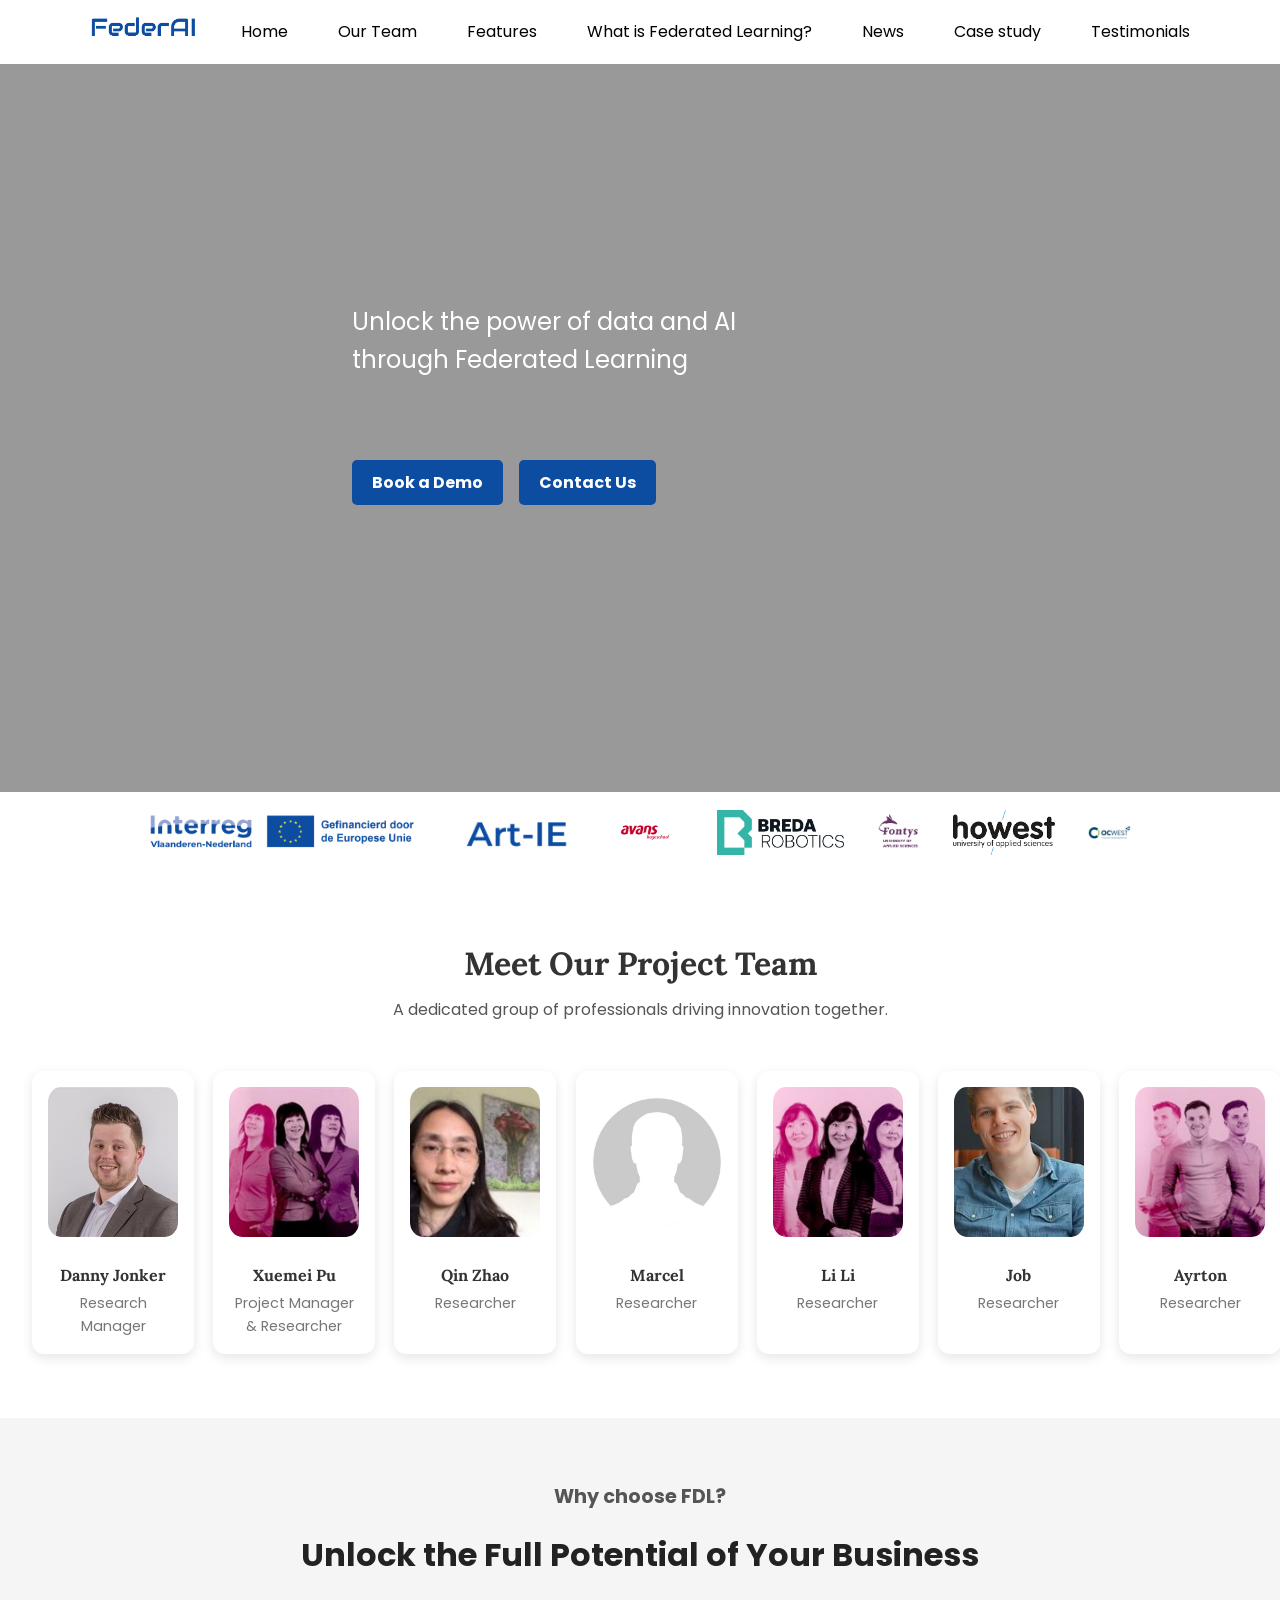
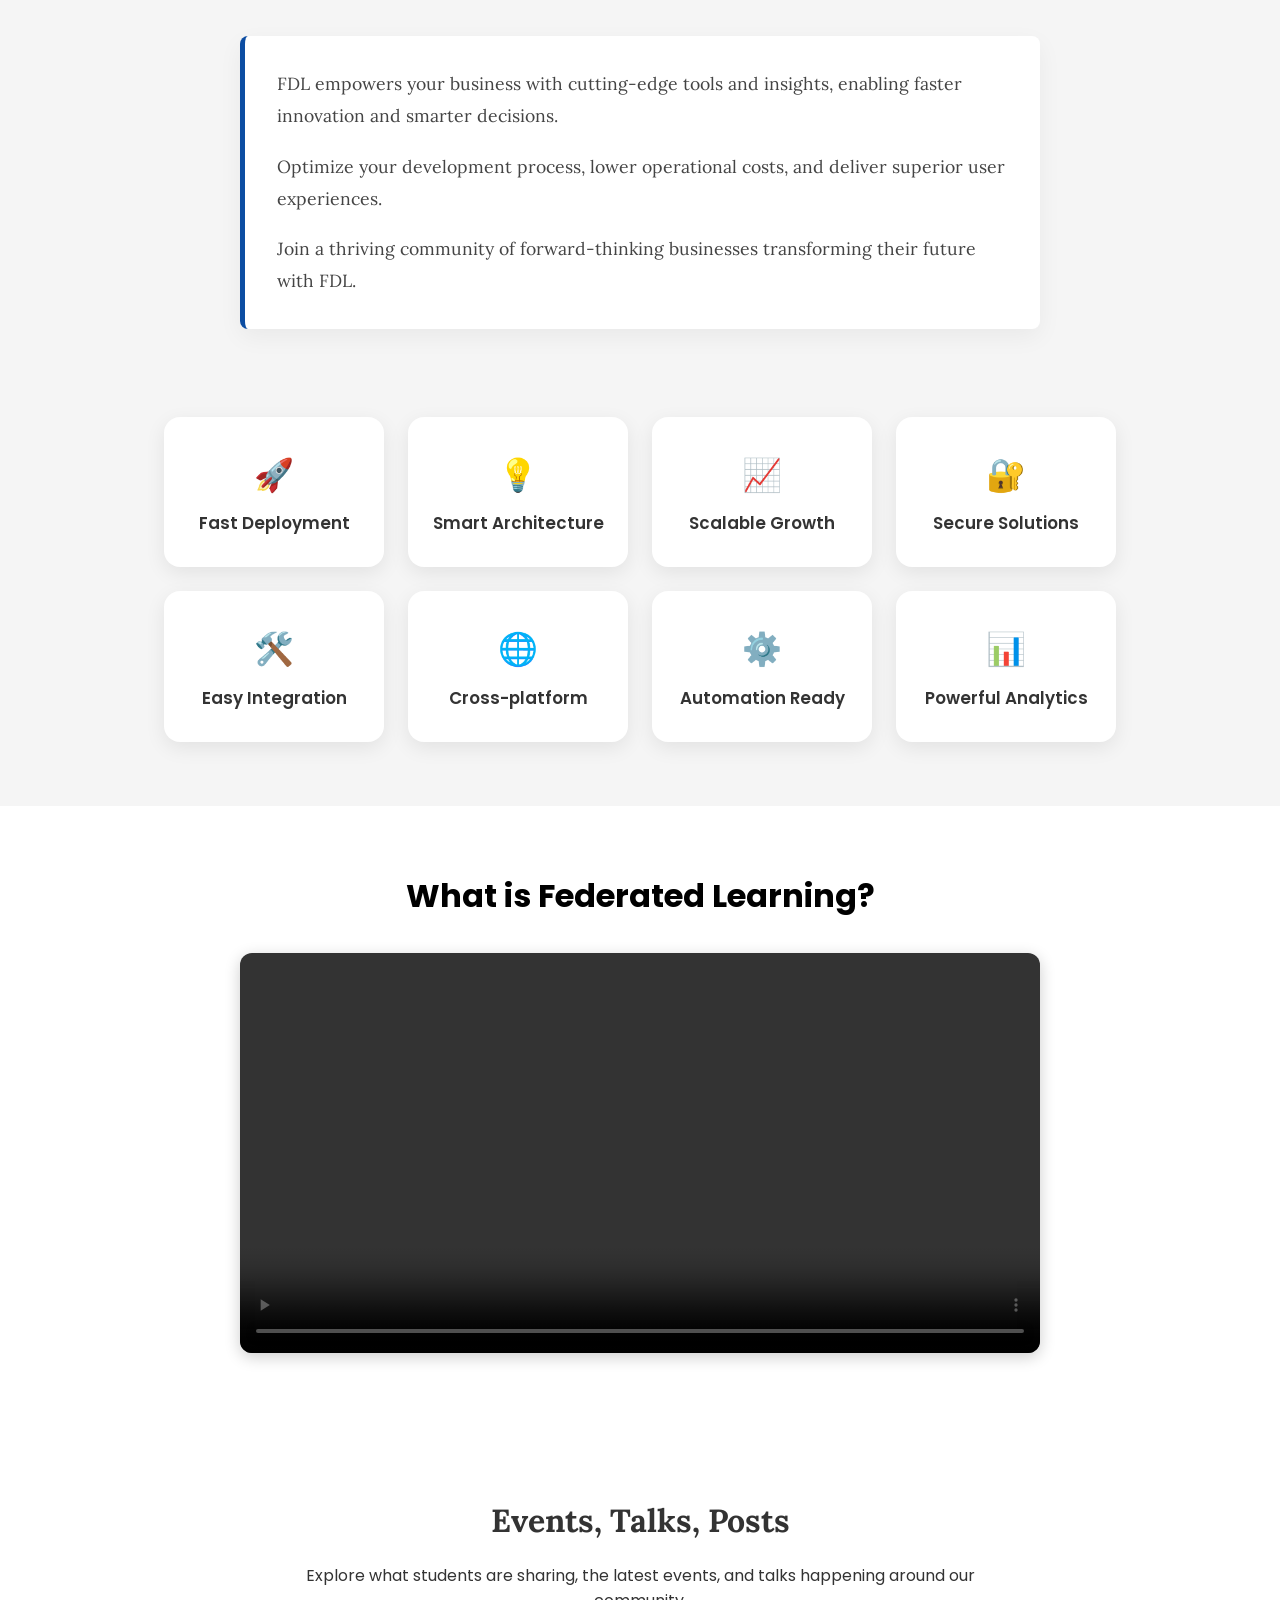
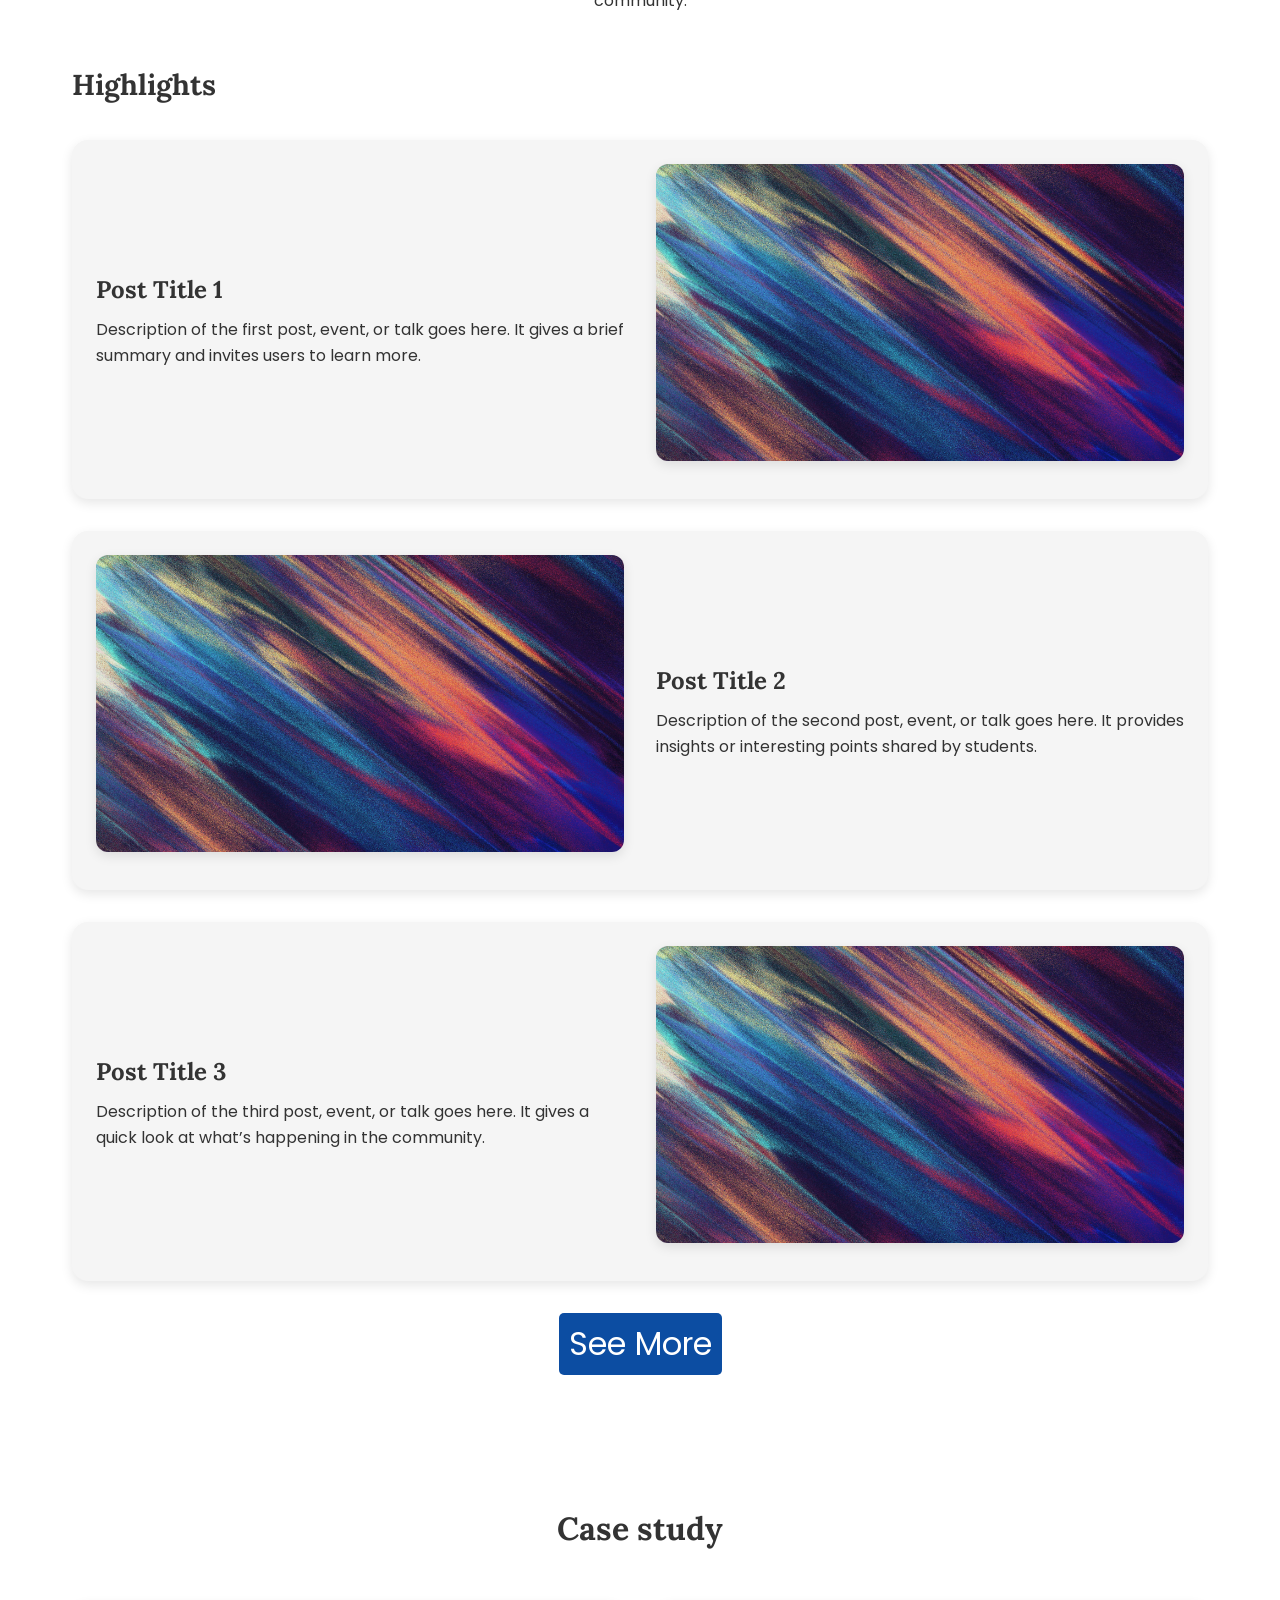
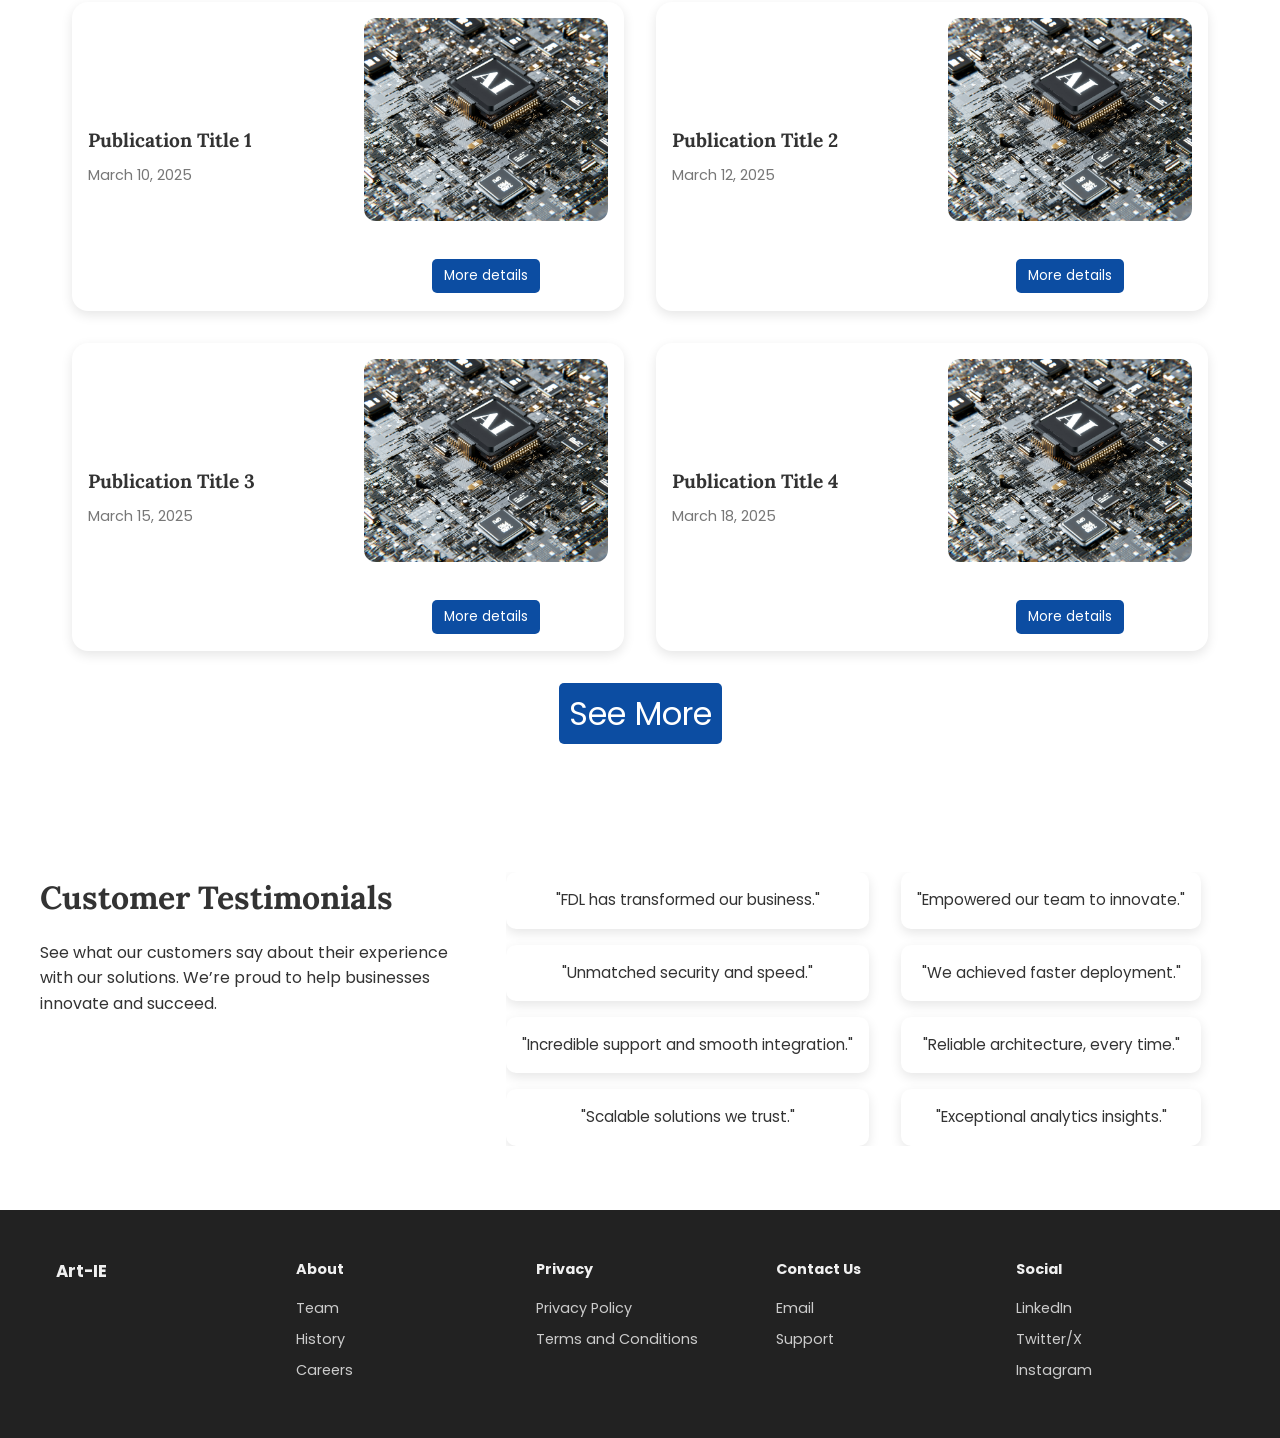
==== index.html @ cda2a242 "add case study 1" ====
<!DOCTYPE html>
<html lang="en">
<head>
  <meta charset="UTF-8" />
  <meta name="viewport" content="width=device-width, initial-scale=1.0" />
  <title>FederAI</title>
  <link rel="stylesheet" href="style.css" />
  <link href="https://fonts.googleapis.com/css2?family=Lora:ital,wght@0,400;0,700;1,400&family=Poppins:wght@300;400;500;600;700&display=swap" rel="stylesheet">
</head>
<body>
  <header>
    <nav class="navbar">
      <div class="nav-left">
        <img src="./media/artlogo.png" alt="Logo" class="logo" />
      </div>
      <div class="nav-center">
        <ul class="nav-links">
          <li><a href="#intro-video" class="nav-link active">Home</a></li>
          <li><a href="#team" class="nav-link">Our Team</a></li>
          <li><a href="#about" class="nav-link">Features</a></li>
          <li><a href="#projects" class="nav-link">What is Federated Learning?</a></li>
          <li><a href="#posts" class="nav-link">News</a></li>
          <li><a href="#student-posts" class="nav-link">Case study</a></li>
          <li><a href="#testimonials" class="nav-link">Testimonials</a></li>
        </ul>
      </div>
    </nav>
  </header>

  <main>

    <section id="intro-video" class="video-section">
      <video autoplay muted loop playsinline class="bg-video">
        <source src="./media/Intro-IE.mp4" type="video/mp4" />
        Your browser does not support the video tag.
      </video>
        <div class="video-overlay">
          <div class="intro-line">
          <p class="subtitle">Unlock the power of data and AI <br> through Federated Learning</p>
          <div class="video-buttons">
            <a href="#contact" class="video-button">Book a Demo</a>
            <a href="#contact" class="video-button">Contact Us</a>
          </div>
          </div>
        </div>


      
    </section>

    <section id="home" class="section home-section">

      <div class="funding-section">

  <div class="static-logo">
    <img src="./media/eu-interreg-logo.png" alt="Static Logo" />
  </div>

        <div class="logo-marquee">
          <div class="logo-track">
            <img src="./media/firm-1.png" alt="Logo 1" />
            <img src="./media/firm-2.jpg" alt="Logo 2" />
            <img src="./media/firm-3.jpg" alt="Logo 3" />
            <img src="./media/firm-4.png" alt="Logo 3" />
            <img src="./media/firm-5.png" alt="Logo 3" />
            <img src="./media/firm-6.jpeg" alt="Logo 3" />
            <img src="./media/firm-7.png" alt="Logo 3" />
            <img src="./media/firm-8.webp" alt="Logo 3" />
            <img src="./media/firm-9.png" alt="Logo 3" />
            <img src="./media/firm-10.png" alt="Logo 3" />
            <img src="./media/firm-11.png" alt="Logo 3" />
            <img src="./media/firm-12.png" alt="Logo 3" />
            <img src="./media/firm-13.jpg" alt="Logo 3" />
            <!-- Add more logos as needed -->
          </div>
        </div>
      </div>
    </section>

<section id="team" class="section team-section fade-up">
  <h2 class="team-title">Meet Our Project Team</h2>
  <p class="team-subtitle">A dedicated group of professionals driving innovation together.</p>

  <div class="team-grid">
    <!-- Member 1 -->
    <div class="team-card">
      <img src="./media/danny.jpg" alt="Member 1" class="team-photo" />
      <h3 class="team-name">Danny Jonker</h3>
      <p class="team-role">Research Manager</p>
    </div>

    <!-- Member 2 -->
    <div class="team-card">
      <img src="./media/xuemei.jpg" alt="Member 2" class="team-photo" />
      <h3 class="team-name">Xuemei Pu</h3>
      <p class="team-role">Project Manager & Researcher</p>
    </div>

    <!-- Member 3 -->
    <div class="team-card">
      <img src="./media/qin.jpg" alt="Member 3" class="team-photo" />
      <h3 class="team-name">Qin Zhao</h3>
      <p class="team-role">Researcher</p>
    </div>

    <!-- Member 4 -->
    <div class="team-card">
      <img src="./media/anonymous.jpg" alt="Member 4" class="team-photo" />
      <h3 class="team-name">Marcel</h3>
      <p class="team-role">Researcher</p>
    </div>

    <!-- Member 5 -->
    <div class="team-card">
      <img src="./media/lili.jpg" alt="Member 5" class="team-photo" />
      <h3 class="team-name">Li Li</h3>
      <p class="team-role">Researcher</p>
    </div>

    <!-- Member 6 -->
    <div class="team-card">
      <img src="./media/job.jpg" alt="Member 6" class="team-photo" />
      <h3 class="team-name">Job</h3>
      <p class="team-role">Researcher</p>
    </div>

    <!-- Member 7 -->
    <div class="team-card">
      <img src="./media/ayrton.jpg" alt="Member 7" class="team-photo" />
      <h3 class="team-name">Ayrton</h3>
      <p class="team-role">Researcher</p>
    </div>
  </div>
</section>



<section id="about" class="section about-section slide-left">
  <p class="headline">Why choose FDL?</p>
  <h2 class="about-title">Unlock the Full Potential of Your Business</h2>

  <div class="about-description">
    <p>FDL empowers your business with cutting-edge tools and insights, enabling faster innovation and smarter decisions.</p>
    <p>Optimize your development process, lower operational costs, and deliver superior user experiences.</p>
    <p>Join a thriving community of forward-thinking businesses transforming their future with FDL.</p>
  </div>

  <div class="reason-grid enhanced-reason-grid">
    <div class="reason-box enhanced-reason-box">
      <div class="reason-icon">🚀</div>
      <div class="reason-text">Fast Deployment</div>
    </div>
    <div class="reason-box enhanced-reason-box">
      <div class="reason-icon">💡</div>
      <div class="reason-text">Smart Architecture</div>
    </div>
    <div class="reason-box enhanced-reason-box">
      <div class="reason-icon">📈</div>
      <div class="reason-text">Scalable Growth</div>
    </div>
    <div class="reason-box enhanced-reason-box">
      <div class="reason-icon">🔐</div>
      <div class="reason-text">Secure Solutions</div>
    </div>
    <div class="reason-box enhanced-reason-box">
      <div class="reason-icon">🛠️</div>
      <div class="reason-text">Easy Integration</div>
    </div>
    <div class="reason-box enhanced-reason-box">
      <div class="reason-icon">🌐</div>
      <div class="reason-text">Cross-platform</div>
    </div>
    <div class="reason-box enhanced-reason-box">
      <div class="reason-icon">⚙️</div>
      <div class="reason-text">Automation Ready</div>
    </div>
    <div class="reason-box enhanced-reason-box">
      <div class="reason-icon">📊</div>
      <div class="reason-text">Powerful Analytics</div>
    </div>
  </div>
</section>


    <section id="projects" class="section projects-section slide-right">
      <div class="project-content">
        <h2 class="project-title">What is Federated Learning?</h2>
        <div class="project-video">
          <video controls width="800">
            <source src="./media/art-ie-video.mp4" type="video/mp4" />
            Your browser does not support the video tag.
          </video>
        </div>
      </div>
    </section>

<section id="posts" class="section posts-section slide-left">
  <div class="posts-header">
    <h2>Events, Talks, Posts</h2>
    <p>Explore what students are sharing, the latest events, and talks happening around our community.</p>
  </div>

  <h1 class="highlights-title">Highlights</h1>

  <div class="highlight-carousel first-layout">
    <div class="highlight-text">
      <h3>Post Title 1</h3>
      <p>Description of the first post, event, or talk goes here. It gives a brief summary and invites users to learn more.</p>
    </div>
    <div class="highlight-image">
      <img src="./media/sample.jpg" alt="Post 1 Image">
    </div>
  </div>

  <div class="highlight-carousel second-layout">

    <div class="highlight-text">
      <h3>Post Title 2</h3>
      <p>Description of the second post, event, or talk goes here. It provides insights or interesting points shared by students.</p>
    </div>
        <div class="highlight-image">
      <img src="./media/sample.jpg" alt="Post 2 Image">
    </div>
  </div>

  <div class="highlight-carousel first-layout">
    <div class="highlight-text">
      <h3>Post Title 3</h3>
      <p>Description of the third post, event, or talk goes here. It gives a quick look at what’s happening in the community.</p>
    </div>
    <div class="highlight-image">
      <img src="./media/sample.jpg" alt="Post 3 Image">
    </div>
  </div>

  <div class="see-more-container">
    <a href="./posts.html" class="see-more-button">See More</a>
  </div>
</section>

<section id="student-posts" class="section student-posts-section slide-right">
  <h2 class="student-posts-title">Case study</h2>

  <div class="student-posts-grid">
    <!-- Card 1 -->
    <div class="student-post-card">
      <div class="card-text">
        <h3>Publication Title 1</h3>
        <p class="pub-date">March 10, 2025</p>
      </div>
      <div class="card-image">
        <img src="./media/sample2.jpg" alt="Publication 1">
        <a href="./case1.html" class="see-more-small">More details</a>
      </div>
    </div>

    <!-- Card 2 -->
    <div class="student-post-card">
      <div class="card-text">
        <h3>Publication Title 2</h3>
        <p class="pub-date">March 12, 2025</p>
      </div>
      <div class="card-image">
        <img src="./media/sample2.jpg" alt="Publication 2">
        <a href="./publication2.html" class="see-more-small">More details</a>
      </div>
    </div>

    <!-- Card 3 -->
    <div class="student-post-card">
      <div class="card-text">
        <h3>Publication Title 3</h3>
        <p class="pub-date">March 15, 2025</p>
      </div>
      <div class="card-image">
        <img src="./media/sample2.jpg" alt="Publication 3">
        <a href="./publication3.html" class="see-more-small">More details</a>
      </div>
    </div>

    <!-- Card 4 -->
    <div class="student-post-card">
      <div class="card-text">
        <h3>Publication Title 4</h3>
        <p class="pub-date">March 18, 2025</p>
      </div>
      <div class="card-image">
        <img src="./media/sample2.jpg" alt="Publication 4">
        <a href="./publication4.html" class="see-more-small">More details</a>
      </div>
    </div>
  </div>
  <div class="see-more-container">
    <a href="./casestudy.html" class="see-more-button">See More</a>
  </div>
</section>

<section id="testimonials" class="section testimonials-section fade-up">
  <div class="testimonials-container">
    <div class="testimonials-left">
      <h1>Customer Testimonials</h1>
      <p>See what our customers say about their experience with our solutions. We’re proud to help businesses innovate and succeed.</p>
    </div>
    <div class="testimonials-right">
      <div class="carousel-column up">
        <div class="testimonial-card">"FDL has transformed our business."</div>
        <div class="testimonial-card">"Unmatched security and speed."</div>
        <div class="testimonial-card">"Incredible support and smooth integration."</div>
        <div class="testimonial-card">"Scalable solutions we trust."</div>
      </div>
      <div class="carousel-column down">
        <div class="testimonial-card">"Empowered our team to innovate."</div>
        <div class="testimonial-card">"We achieved faster deployment."</div>
        <div class="testimonial-card">"Reliable architecture, every time."</div>
        <div class="testimonial-card">"Exceptional analytics insights."</div>
      </div>
    </div>
  </div>
</section>

  </main>

  <footer class="footer">
  <div class="footer-container">
    <div class="footer-column">
      <h3>Art-IE</h3>
    </div>
    <div class="footer-column">
      <h4>About</h4>
      <ul>
        <li><a href="#">Team</a></li>
        <li><a href="#">History</a></li>
        <li><a href="#">Careers</a></li>
      </ul>
    </div>
    <div class="footer-column">
      <h4>Privacy</h4>
      <ul>
        <li><a href="#">Privacy Policy</a></li>
        <li><a href="#">Terms and Conditions</a></li>
      </ul>
    </div>
    <div class="footer-column">
      <h4>Contact Us</h4>
      <ul>
        <li><a href="#">Email</a></li>
        <li><a href="#">Support</a></li>
      </ul>
    </div>
    <div class="footer-column">
      <h4>Social</h4>
      <ul>
        <li><a href="#">LinkedIn</a></li>
        <li><a href="#">Twitter/X</a></li>
        <li><a href="#">Instagram</a></li>
      </ul>
    </div>
  </div>
  </footer>

  <script src="script.js"></script>
</body>
</html>
---- style.css ----
* {
  margin: 0;
  padding: 0;
  box-sizing: border-box;
  scroll-behavior: smooth;
}

body {
  font-family: 'Poppins', sans-serif;
  line-height: 1.6;
  color: #222;
}

.navbar {
  display: flex;
  justify-content: space-between;
  align-items: center;
  padding: 0.5rem 5rem;
  position: fixed;
  top: 0;
  width: 100%;
  z-index: 2000;
  transition: background-color 0.3s ease, color 0.3s ease;
  background-color: white;
  color: black;
}

.navbar.scrolled {
  background-color: #0c4da2; /* Dark blue */
}

.navbar.scrolled a,
.navbar.scrolled .contact-button {
  color: white;
}

.navbar.scrolled .contact-button {
  background-color: #ffffff;
  color: #0c4da2;
  border: solid 2px;
  border-color: #0c4da2;
}

.navbar.scrolled .contact-button:hover {
  background-color: #0c4da2;
  color: white;
  border: solid 2px;
  border-color: white;
}

.nav-left .logo {
  height: 40px;
}

.nav-center .nav-links {
  display: flex;
  list-style: none;
  gap: 30px;
}

.nav-center .nav-links li {
  margin: 0;
}

.navbar a {
  color: black;
  text-decoration: none;
  font-weight: bold;
  padding: 5px 10px;
  font-weight: 400;
}

.navbar a.active,
.navbar a:hover {
  background-color: #d9d3d3;
  border-radius: 5px;
}

.section {
  min-height: auto; /* was height: 100vh; */
  padding: 2rem;
  display: flex;
  justify-content: center;
  align-items: center;
  font-size: 2rem;
  color: white;
}


#home {
  background-color: white;
  color: black;
}
#about {
  background-color: #f5f5f5;
}
#projects {
  background-color: white;
  color: black;
}
#contact {
  background-color: whitesmoke;
}

.footer {
  background-color: #222;
  color: #fff;
  padding: 2rem 1rem;
  font-size: 0.9rem;
}

.footer-container {
  display: flex;
  flex-wrap: wrap;
  justify-content: space-around;
  max-width: 1200px;
  margin: 0 auto;
}

.footer-column {
  flex: 1 1 150px;
  margin: 1rem;
}

.footer h3,
.footer h4 {
  margin-bottom: 1rem;
  color: #f0f0f0;
}

.footer ul {
  list-style: none;
  padding: 0;
}

.footer ul li {
  margin-bottom: 0.5rem;
}

.footer a {
  color: #ccc;
  text-decoration: none;
  transition: color 0.3s ease;
}

.footer a:hover {
  color: #fff;
}

/* Video session */

.video-section {
  position: relative;
  width: 100%;
  height: 88vh;
  overflow: hidden;
}

.bg-video {
  position: absolute;
  top: 0;
  left: 0;
  width: 100%;
  height: 110vh;
  object-fit: cover;
  z-index: 0;
}

.video-overlay {
  position: relative;
  z-index: 1;
  height: 100%;
  display: grid;
  justify-content: left;
  align-items: center;
  text-align: left;
  padding: 2rem;
  color: white;
  background: rgba(0, 0, 0, 0.4);
}

.intro-line {
display: grid;
margin-left: 20rem;
row-gap: 5rem;
}

.subtitle {
  font-size: 1.5rem;
  margin-top: 1rem;
}

.video-buttons {
  display: flex;
  gap: 1rem;
  flex-wrap: wrap;
}

.video-button {
  padding: 10px 20px;
  background-color: #0c4da2;
  color: white;
  text-decoration: none;
  border-radius: 5px;
  font-weight: bold;
  transition: background-color 0.3s ease;
}

.video-button:hover {
  background-color: #0056b3;
}


@keyframes typing {
  from {
    width: 0;
  }
  to {
    width: 100%;
  }
}

@keyframes blink {
  0%, 100% {
    border-color: transparent;
  }
  50% {
    border-color: white;
  }
}

.static-logo {
  flex-shrink: 0;
}

.static-logo img {
  height: 50px;
  object-fit: contain;
}


.funding-section {
  display: flex;
  align-items: center;
  gap: 2rem;
  width: 100%;
  max-width: 1000px;
  justify-content: center;
}

.logo-marquee {
  overflow: hidden;
  width: 100vh;
  position: relative;
}

.logo-track {
  display: flex;
  gap: 2rem;
  animation: scroll-logos 20s linear infinite;
}

.logo-track img {
  height: 45px;
  object-fit: contain;
}

@keyframes scroll-logos {
  0% {
    transform: translateX(100%);
  }
  100% {
    transform: translateX(-100%);
  }
}


/* Home Session */

.home-section {
  display: flex;
  flex-direction: column;
  align-items: center;
  padding: .55rem;
  background-color: white;
  color: black;
}



/* About Section */
.about-section {
  background-color: #f5f5f5;
  color: #222;
  text-align: center;
  padding: 4rem 2rem;
  display: grid;
}

.about-section .headline {
  font-size: 1.2rem;
  color: #555;
  margin-bottom: 1rem;
  font-weight: bold;
}

.about-title {
  font-size: 2rem;
  margin-bottom: 1.5rem;
  font-weight: bold;
}

.about-description {
  max-width: 800px;
  margin: 2rem auto 3rem auto;
  padding: 2rem 2rem;
  background-color: #ffffff;
  border-left: 5px solid #0c4da2;
  border-radius: 8px;
  box-shadow: 0 8px 24px rgba(0, 0, 0, 0.05);
  font-family: 'Lora', serif; /* elegant font */
  font-size: 1.1rem;
  line-height: 1.8;
  color: #444;
  text-align: left;
}

.about-description p {
  margin-bottom: 1.2rem;
}

.about-description p:last-child {
  margin-bottom: 0;
}


.reason-grid {
  display: grid;
  grid-template-columns: repeat(3, 1fr);
  gap: 1rem;
  margin-top: 2.5rem;
  max-width: 1000px;
  margin-left: auto;
  margin-right: auto;
}

.reason-box {
  background: white;
  border-radius: 12px;
  padding: 1.5rem;
  box-shadow: 0 2px 8px rgba(0, 0, 0, 0.1);
  transition: transform 0.3s ease, box-shadow 0.3s ease;
  font-weight: bold;
}

.reason-box:hover {
  transform: translateY(-10px) scale(1.05);
  box-shadow: 0 12px 24px rgba(0, 0, 0, 0.2);
}

.enhanced-reason-grid {
  display: grid;
  grid-template-columns: repeat(auto-fit, minmax(220px, 1fr));
  gap: 1.5rem;
  margin-top: 2.5rem;
  max-width: 1100px;
  margin-left: auto;
  margin-right: auto;
}

.enhanced-reason-box {
  display: flex;
  flex-direction: column;
  align-items: center;
  background: white;
  border-radius: 16px;
  padding: 2rem 1.5rem;
  box-shadow: 0 6px 20px rgba(0, 0, 0, 0.08);
  transition: transform 0.3s ease, box-shadow 0.3s ease, background-color 0.3s ease;
}

.enhanced-reason-box:hover {
  transform: translateY(-10px) scale(1.05);
  box-shadow: 0 16px 32px rgba(0, 0, 0, 0.15);
}

.reason-icon {
  font-size: 2rem;
  margin-bottom: 0.75rem;
}

.reason-text {
  font-size: 1.05rem;
  font-weight: 600;
  color: #333;
  text-align: center;
  line-height: 1.4;
}


.projects-section {
  background-color: white;
  color: black;
  text-align: center;
  padding: 4rem 2rem;
}

.project-title {
  font-size: 2rem;
  margin-bottom: 2rem;
  font-weight: bold;
}

.project-video video {
  max-width: 100%;
  border-radius: 12px;
  box-shadow: 0 4px 16px rgba(0,0,0,0.2);
}



.testimonials-section {
  background-color: white;
  color: #333;
  padding: 4rem 2rem;
}

.testimonials-container {
  display: flex;
  flex-wrap: wrap;
  max-width: 1200px;
  margin: 0 auto;
  gap: 2rem;
}

.testimonials-left {
  flex: 1 1 35%;
}

.testimonials-left h1 {
  font-family: 'Lora', serif;
  font-size: 2rem;
  margin-bottom: 1rem;
}

.testimonials-left p {
  font-family: 'Poppins', sans-serif;
  font-size: 1rem;
  line-height: 1.6;
}

.testimonials-right {
  flex: 1 1 60%;
  display: flex;
  gap: 2rem;
  overflow: hidden;
  position: relative;
}

.carousel-column {
  display: flex;
  flex-direction: column;
  gap: 1rem;
}

.testimonial-card {
  background: white;
  padding: 1rem;
  border-radius: 10px;
  box-shadow: 0 4px 12px rgba(0,0,0,0.1);
  font-family: 'Poppins', sans-serif;
  font-size: 0.95rem;
  min-width: 250px;
  text-align: center;
}

/* Animations */
.carousel-column.up {
  animation: moveUp 20s linear infinite;
}

.carousel-column.down {
  animation: moveDown 20s linear infinite;
}

@keyframes moveUp {
  0% { transform: translateY(0%); }
  100% { transform: translateY(-50%); }
}

@keyframes moveDown {
  0% { transform: translateY(0%); }
  100% { transform: translateY(50%); }
}




.posts-section {
  background-color: #ffffff;
  color: #333;
  padding: 4rem 2rem;
  max-width: 1200px;
  margin: 0 auto;
  display:block;
}

.posts-header {
  text-align: center;
  margin-bottom: 3rem;
}

.posts-header h2 {
  font-family: 'Lora', serif;
  font-size: 2rem;
  margin-bottom: 1rem;
}

.posts-header p {
  font-family: 'Poppins', sans-serif;
  font-size: 1rem;
  max-width: 700px;
  margin: 0 auto;
}

.highlights-title {
  font-family: 'Lora', serif;
  font-size: 1.8rem;
  margin-bottom: 2rem;
  text-align: left;
}

.highlight-carousel {
  display: flex;
  align-items: center;
  gap: 2rem;
  margin-bottom: 2rem;
  overflow: hidden;
  padding: 1.5rem;
  border-radius: 16px; /* round corners */
  background-color: #f5f5f5; /* soft background */
  box-shadow: 0 4px 12px rgba(0,0,0,0.1); /* subtle shadow */
  transition: transform 0.3s ease, box-shadow 0.3s ease;
}

.highlight-carousel:hover {
  transform: translateY(-5px);
  box-shadow: 0 8px 20px rgba(0,0,0,0.15);
}


.highlight-carousel.second-layout {
  flex-direction: row-reverse;
}

.highlight-text {
  flex: 1;
}

.highlight-text h3 {
  font-family: 'Lora', serif;
  font-size: 1.5rem;
  margin-bottom: 0.5rem;
}

.highlight-text p {
  font-family: 'Poppins', sans-serif;
  font-size: 1rem;
  line-height: 1.6;
}

.highlight-image {
  flex: 1;
}

.highlight-image img {
  width: 100%;
  border-radius: 12px;
  box-shadow: 0 4px 12px rgba(0,0,0,0.1);
}

.see-more-container {
  text-align: center;
  margin-top: 2rem;
}

.see-more-button {
  display: inline-block;
  padding: 5px 10px;
  background-color: #0c4da2;
  color: white;
  text-decoration: none;
  font-family: 'Poppins', sans-serif;
  border-radius: 5px;
  transition: background-color 0.3s ease;
}

.see-more-button:hover {
  background-color: #0056b3;
}




.student-posts-section {
  background-color: white;
  color: #333;
  padding: 4rem 2rem;
  max-width: 1200px;
  margin: 0 auto;
  display: block;
}

.student-posts-title {
  font-family: 'Lora', serif;
  font-size: 2rem;
  text-align: center;
  margin-bottom: 3rem;
}

.student-posts-grid {
  display: grid;
  grid-template-columns: repeat(auto-fit, minmax(400px, 1fr));
  gap: 2rem;
}

.student-post-card {
  display: flex;
  background: white;
  border-radius: 16px;
  box-shadow: 0 4px 12px rgba(0,0,0,0.1);
  overflow: hidden;
  transition: transform 0.3s ease, box-shadow 0.3s ease;
}

.student-post-card:hover {
  transform: translateY(-5px);
  box-shadow: 0 8px 20px rgba(0,0,0,0.15);
}

.card-text {
  flex: 1;
  padding: 1rem;
  display: flex;
  flex-direction: column;
  justify-content: center;
}

.card-text h3 {
  font-family: 'Lora', serif;
  font-size: 1.2rem;
  margin-bottom: 0.5rem;
}

.pub-date {
  font-family: 'Poppins', sans-serif;
  font-size: 0.9rem;
  color: #777;
}

.card-image {
  flex: 1;
  text-align: center;
  padding: 1rem;
}

.card-image img {
  max-width: 100%;
  border-radius: 12px;
  margin-bottom: 0.5rem;
}

.see-more-small {
  display: inline-block;
  padding: 6px 12px;
  background-color: #0c4da2;
  color: white;
  font-family: 'Poppins', sans-serif;
  font-size: 0.85rem;
  border-radius: 5px;
  text-decoration: none;
  transition: background-color 0.3s ease;
}

.see-more-small:hover {
  background-color: #0056b3;
}




/* Team Section */
.team-section {
  background-color: #ffffff;
  color: #333;
  padding: 4rem 2rem;
  max-width: 1400px;
  margin: 0 auto;
  text-align: center;
  display: block;
}

.team-title {
  font-family: 'Lora', serif;
  font-size: 2rem;
  margin-bottom: 0.5rem;
}

.team-subtitle {
  font-family: 'Poppins', sans-serif;
  font-size: 1rem;
  color: #555;
  margin-bottom: 3rem;
}

.team-grid {
  display: grid;
  grid-template-columns: repeat(7, 1fr); /* Force 7 columns */
  gap: 1.2rem;
}

.team-card {
  background: white;
  border-radius: 12px;
  box-shadow: 0 4px 12px rgba(0, 0, 0, 0.1);
  padding: 1rem;
  transition: transform 0.3s ease, box-shadow 0.3s ease;
}

.team-card:hover {
  transform: translateY(-5px);
  box-shadow: 0 8px 20px rgba(0, 0, 0, 0.15);
}

.team-photo {
  width: 130px;
  height: 150px;
  border-radius: 10%;
  object-fit: cover;
  margin-bottom: 0.75rem;
}

.team-name {
  font-family: 'Lora', serif;
  font-size: 1rem;
  margin-bottom: 0.25rem;
}

.team-role {
  font-family: 'Poppins', sans-serif;
  font-size: 0.9rem;
  color: #777;
}

/* Responsive fallback if screen is too small */
@media (max-width: 1200px) {
  .team-grid {
    grid-template-columns: repeat(auto-fit, minmax(140px, 1fr));
  }
}

/* Custom scroll animations */
.fade-up {
  opacity: 0;
  transform: translateY(50px);
  transition: all 0.8s ease-out;
}
.fade-up.show {
  opacity: 1;
  transform: translateY(0);
}
.slide-left {
  opacity: 0;
  transform: translateX(-50px);
  transition: all 0.8s ease-out;
}
.slide-left.show {
  opacity: 1;
  transform: translateX(0);
}
.slide-right {
  opacity: 0;
  transform: translateX(50px);
  transition: all 0.8s ease-out;
}
.slide-right.show {
  opacity: 1;
  transform: translateX(0);
}






/* Case Study Section */

    .case-cover {
      background: url('./media/sample2.jpg') center/cover no-repeat;
      height: 60vh;
      display: flex;
      align-items: center;
      justify-content: center;
      text-align: center;
      color: white;
      position: relative;
    }
    .case-cover::before {
      content: '';
      position: absolute;
      top: 0; left: 0; right: 0; bottom: 0;
      background: rgba(0, 0, 0, 0.5);
    }
    .cover-content {
      position: relative;
      z-index: 1;
    }
    .cover-content h1 {
      font-size: 3rem;
      font-family: 'Lora', serif;
    }
    .cover-content p {
      font-size: 1.2rem;
      font-family: 'Poppins', sans-serif;
    }
    .case-filter-bar {
      background: #f5f5f5;
      padding: 1rem 2rem;
      display: flex;
      flex-wrap: wrap;
      gap: 1rem;
      justify-content: center;
      align-items: center;
    }
    .case-filter-bar label,
    .case-filter-bar select,
    .case-filter-bar input {
      font-family: 'Poppins', sans-serif;
      font-size: 1rem;
    }
    .case-section {
      background-color: white;
      padding: 4rem 2rem;
      max-width: 1200px;
      margin: 0 auto;
      display: block;
    }
    .case-grid {
      display: grid;
      grid-template-columns: repeat(auto-fit, minmax(400px, 1fr));
      gap: 2rem;
    }
    .case-card {
      display: flex;
      background: white;
      border-radius: 16px;
      box-shadow: 0 4px 12px rgba(0,0,0,0.1);
      overflow: hidden;
      transition: transform 0.3s ease, box-shadow 0.3s ease;
    }
    .case-card:hover {
      transform: translateY(-5px);
      box-shadow: 0 8px 20px rgba(0,0,0,0.15);
    }
    .case-card .card-text {
      flex: 1;
      padding: 1rem;
      display: flex;
      flex-direction: column;
      justify-content: center;
    }
    .case-card .card-text h3 {
      font-family: 'Lora', serif;
      font-size: 1.2rem;
      margin-bottom: 0.5rem;
    }
    .case-card .pub-date {
      font-family: 'Poppins', sans-serif;
      font-size: 0.9rem;
      color: #777;
    }
    .case-card .card-image {
      flex: 1;
      text-align: center;
      padding: 1rem;
    }
    .case-card .card-image img {
      max-width: 100%;
      border-radius: 12px;
      margin-bottom: 0.5rem;
    }
    .pagination-bar {
      text-align: center;
      margin: 2rem 0;
      display: flex;
      justify-content: center;
      align-items: center;
      gap: 1rem;
    }
    .arrow-btn {
      background: none;
      border: 2px solid #0c4da2;
      padding: 0.5rem 1rem;
      border-radius: 5px;
      cursor: pointer;
      font-size: 1.2rem;
      transition: background 0.3s;
    }
    .arrow-btn:hover {
      background: #0c4da2;
      color: white;
    }
    .dots {
      display: flex;
      gap: 0.5rem;
    }
    .dot {
      width: 12px;
      height: 12px;
      background: #ccc;
      border-radius: 50%;
      cursor: pointer;
      transition: background 0.3s;
    }
    .dot:hover,
    .dot.active {
      background: #0c4da2;
    }





/* CaseStudypost Section */

    .case-cover {
      background: url('./media/sample2.jpg') center/cover no-repeat;
      height: 60vh;
      position: relative;
      display: flex;
      align-items: center;
      justify-content: center;
      text-align: center;
      color: white;
    }
    .case-cover::before {
      content: '';
      position: absolute;
      inset: 0;
      background-color: rgba(0, 0, 0, 0.55);
    }
    .case-cover-content {
      position: relative;
      z-index: 1;
      max-width: 800px;
      padding: 2rem;
    }
    .case-cover-content h1 {
      font-size: 3rem;
      font-family: 'Lora', serif;
      margin-bottom: 1rem;
    }
    .case-cover-content p {
      font-size: 1.2rem;
      font-family: 'Poppins', sans-serif;
    }
    .case-date {
      text-align: center;
      font-family: 'Poppins', sans-serif;
      color: #555;
      margin-top: 2rem;
    }
    .case-content {
      max-width: 900px;
      margin: 3rem auto;
      padding: 0 1rem;
      font-family: 'Poppins', sans-serif;
      font-size: 1.05rem;
      line-height: 1.8;
      color: #333;
    }
    .case-content img {
      width: 100%;
      border-radius: 12px;
      margin: 2rem 0;
      box-shadow: 0 4px 16px rgba(0, 0, 0, 0.15);
    }
    .pdf-button {
      display: block;
      margin: 3rem auto;
      background-color: #0c4da2;
      color: white;
      text-decoration: none;
      padding: 0.75rem 1.5rem;
      font-size: 1rem;
      font-weight: 600;
      border-radius: 8px;
      text-align: center;
      transition: background-color 0.3s ease;
      font-family: 'Poppins', sans-serif;
    }
    .pdf-button:hover {
      background-color: #063373;
    }

    .case-meta {
  display: flex;
  justify-content: center;
  align-items: center;
  gap: 2rem;
  margin-top: 2rem;
  font-family: 'Poppins', sans-serif;
  font-size: 0.95rem;
  color: #555;
  flex-wrap: wrap;
}

.go-back-wrapper {
  margin: 2rem auto 1rem auto;
  max-width: 900px;
  padding: 0 1rem;
  text-align: left;
}

.case-meta {
  display: flex;
  justify-content: center;
  align-items: center;
  gap: 2rem;
  margin-top: 2rem;
  font-family: 'Poppins', sans-serif;
  font-size: 0.95rem;
  color: #555;
  flex-wrap: wrap;
}

.go-back {
  text-decoration: none;
  color: #0c4da2;
  font-weight: 500;
  transition: color 0.3s ease;
}

.go-back:hover {
  color: #063373;
  text-decoration: underline;
}
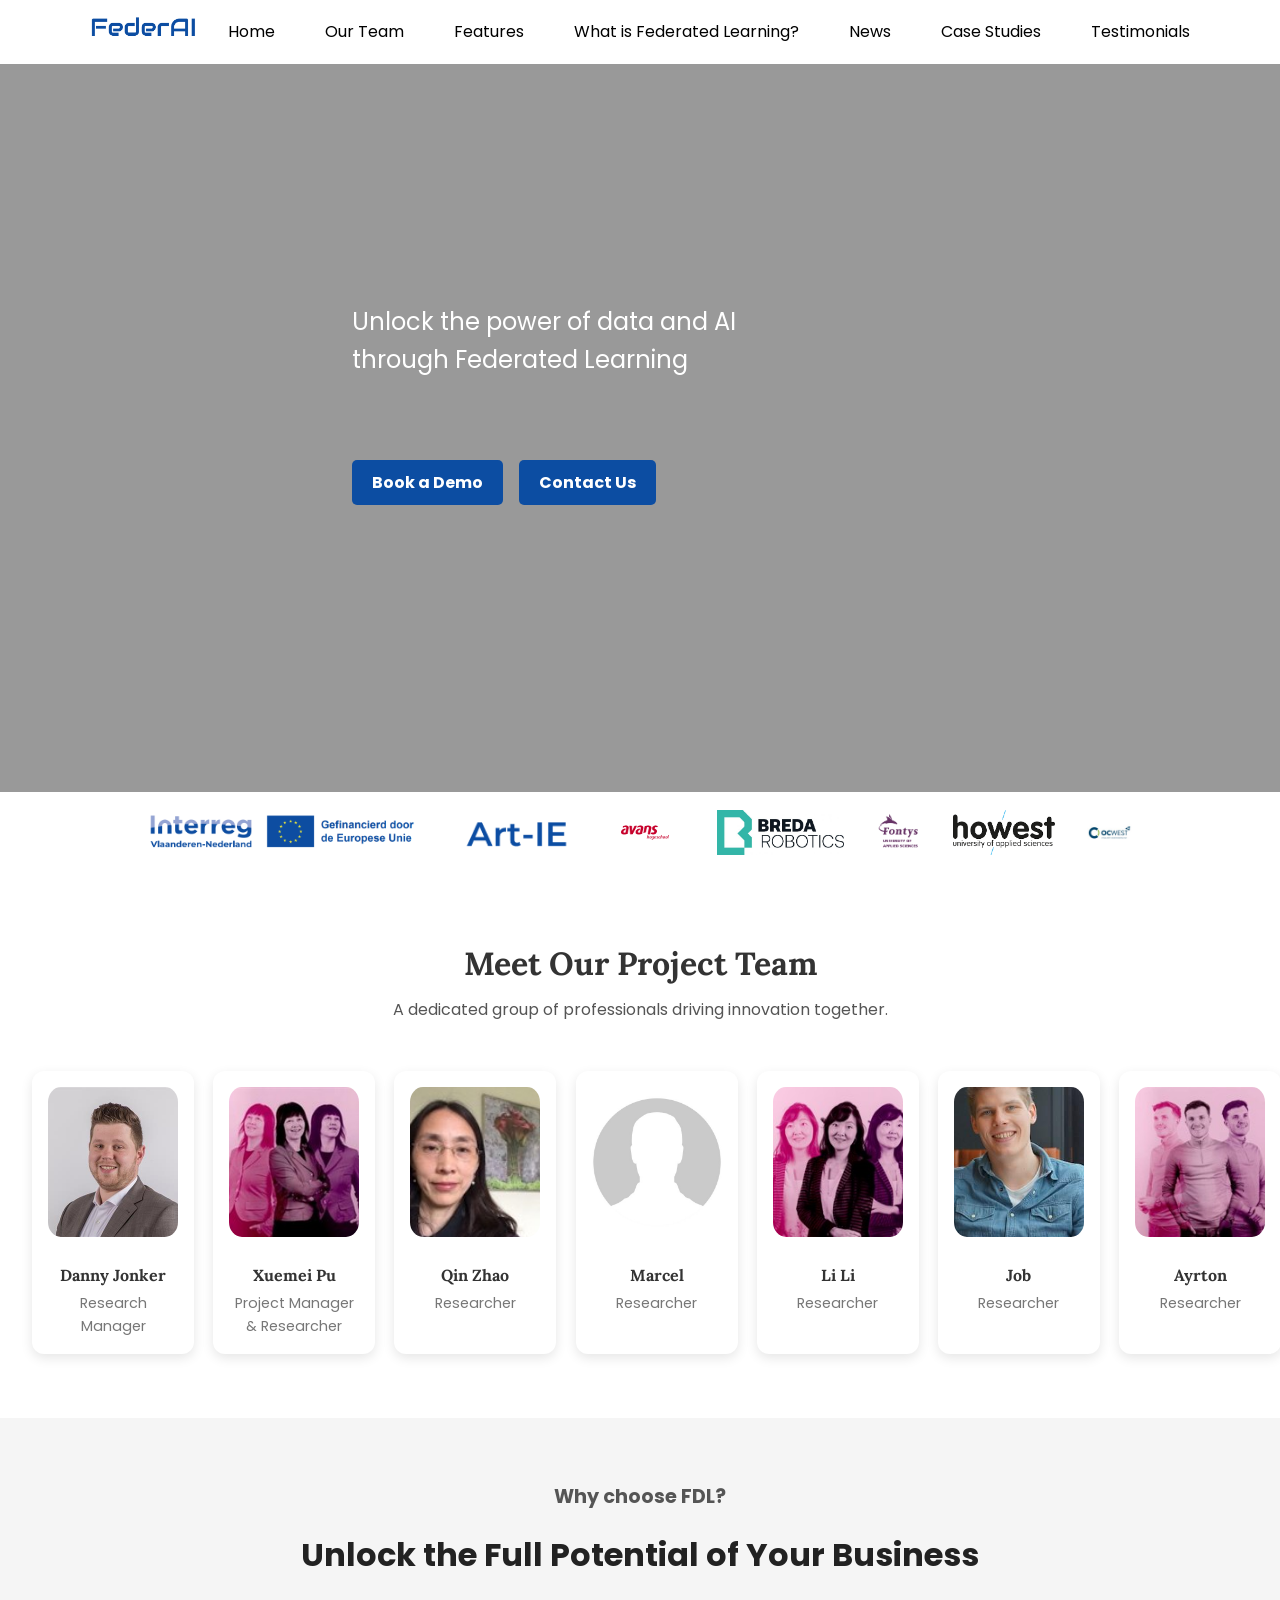
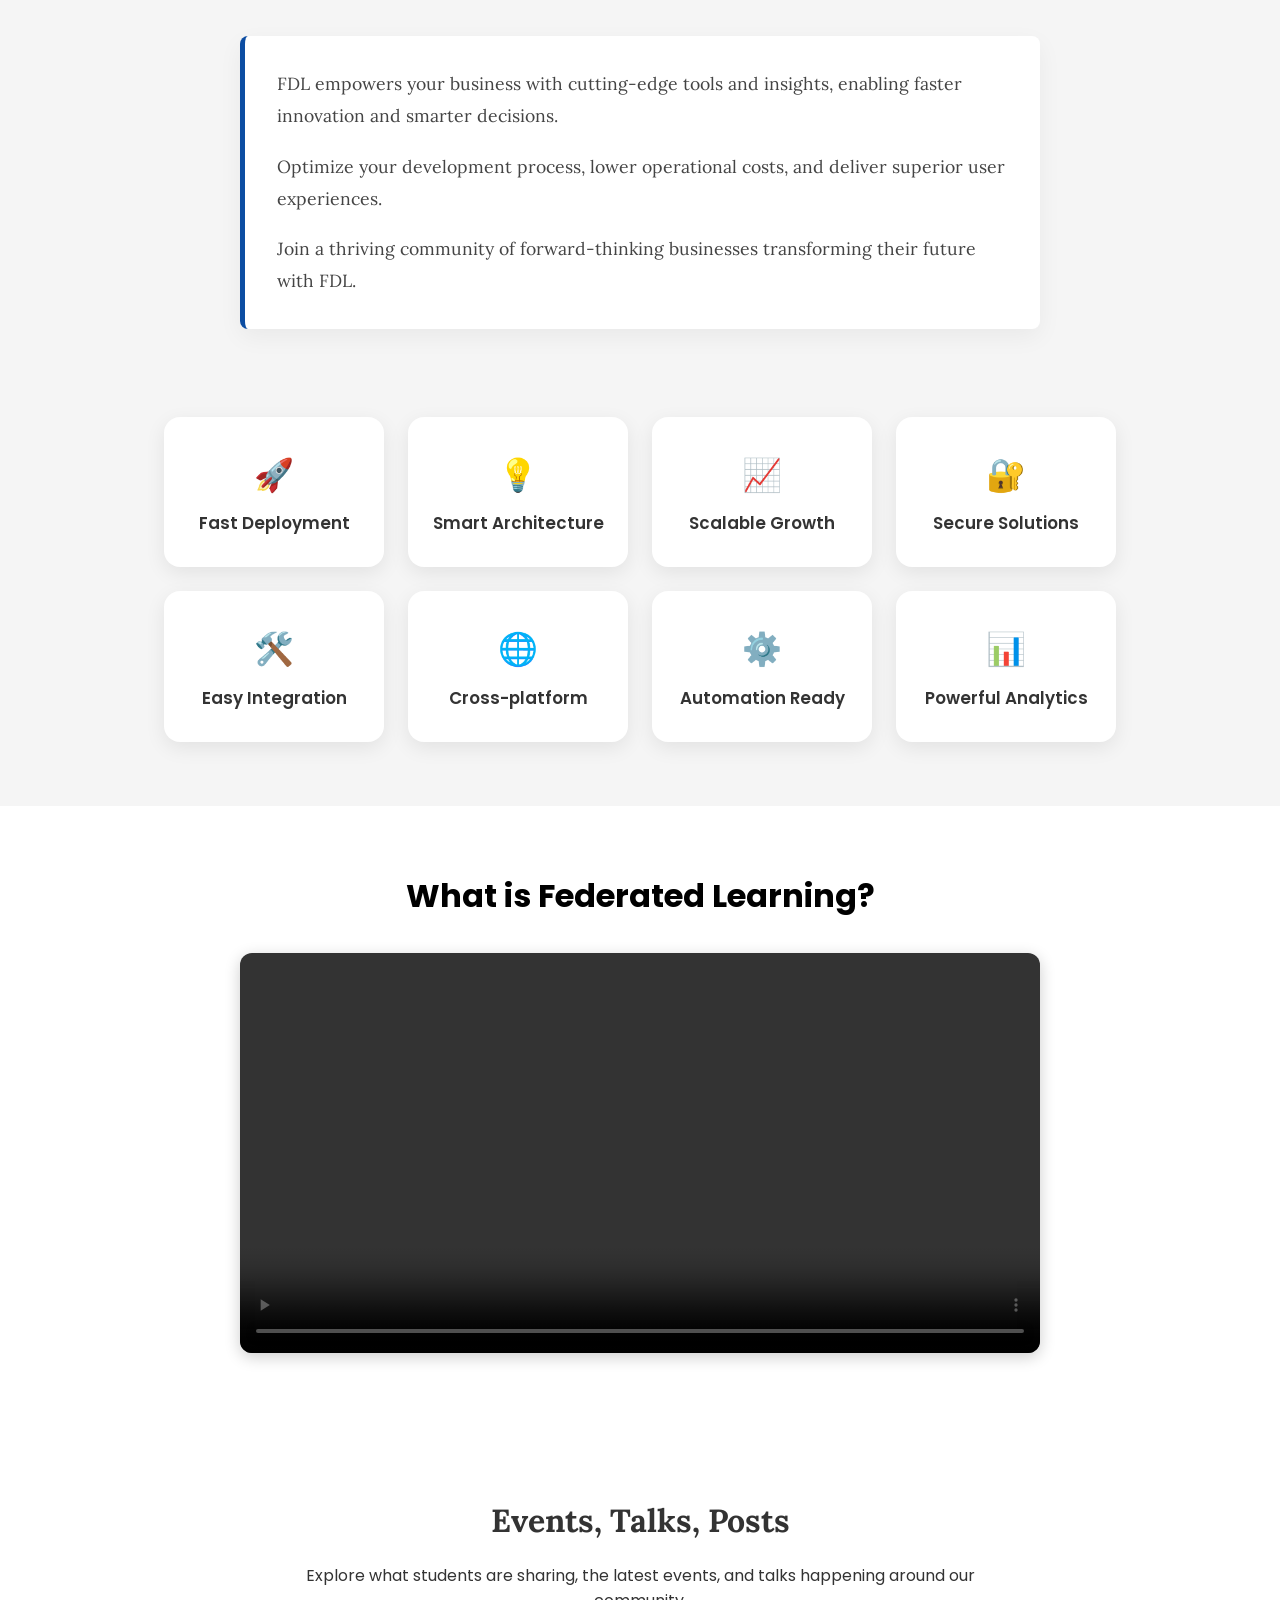
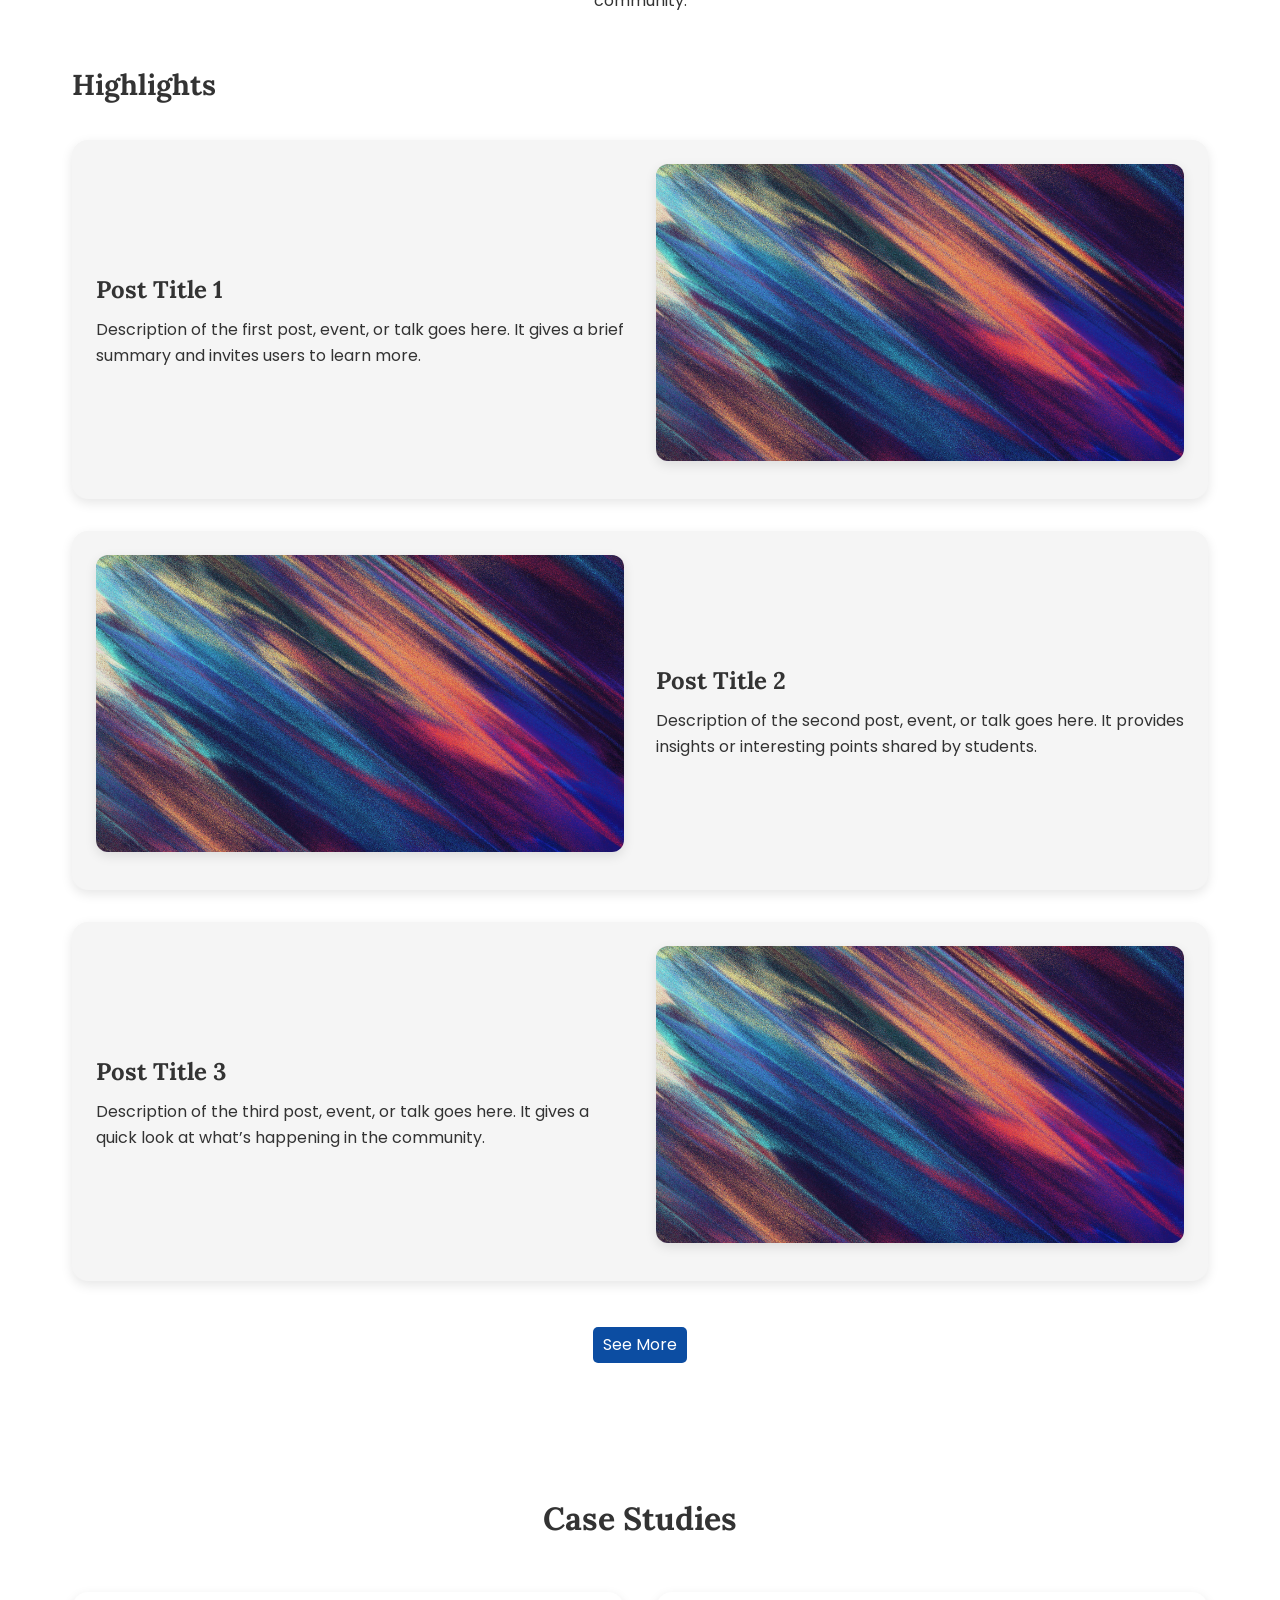
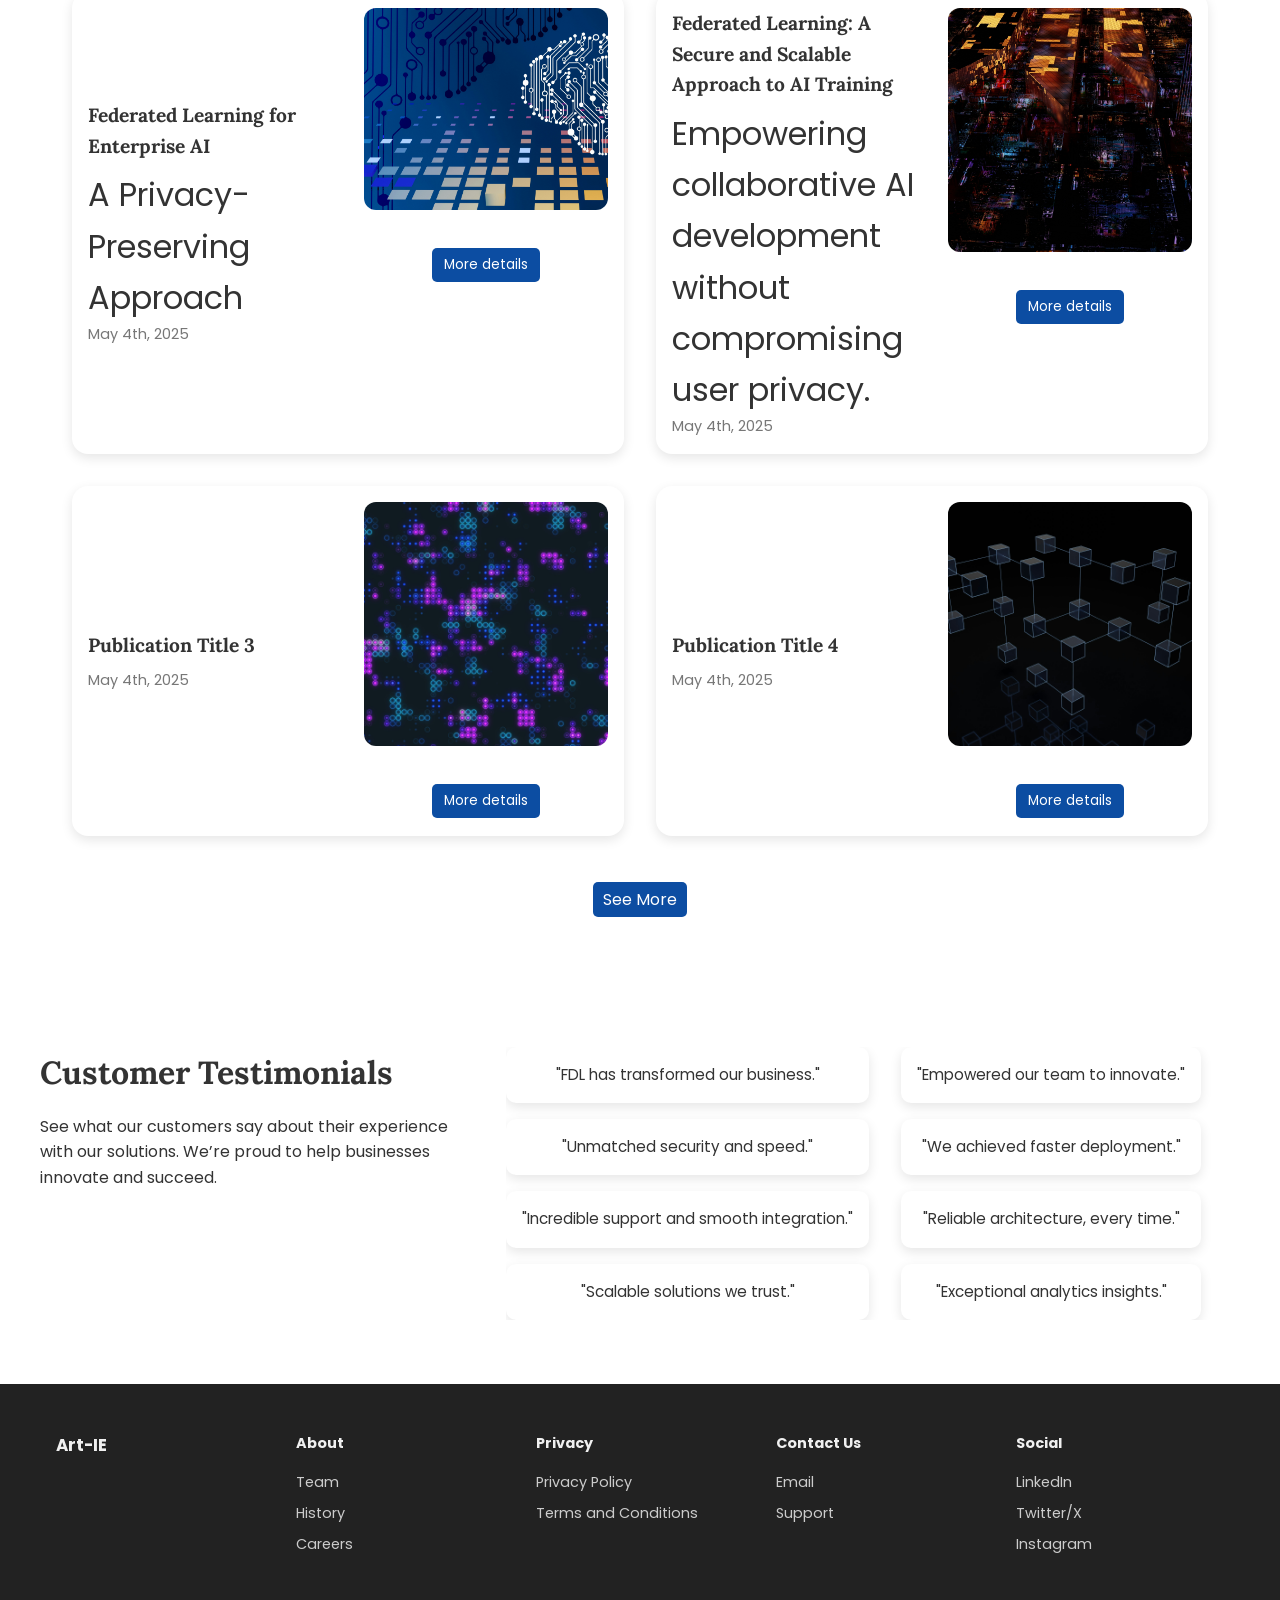
==== commit 5957e3e0: "update case study 4" ====
--- a/index.html
+++ b/index.html
@@ -20,7 +20,7 @@
           <li><a href="#about" class="nav-link">Features</a></li>
           <li><a href="#projects" class="nav-link">What is Federated Learning?</a></li>
           <li><a href="#posts" class="nav-link">News</a></li>
-          <li><a href="#student-posts" class="nav-link">Case study</a></li>
+          <li><a href="#student-posts" class="nav-link">Case Studies</a></li>
           <li><a href="#testimonials" class="nav-link">Testimonials</a></li>
         </ul>
       </div>
@@ -239,17 +239,18 @@
 </section>
 
 <section id="student-posts" class="section student-posts-section slide-right">
-  <h2 class="student-posts-title">Case study</h2>
+  <h2 class="student-posts-title">Case Studies</h2>
 
   <div class="student-posts-grid">
     <!-- Card 1 -->
     <div class="student-post-card">
       <div class="card-text">
-        <h3>Publication Title 1</h3>
-        <p class="pub-date">March 10, 2025</p>
+        <h3>Federated Learning for Enterprise AI</h3>
+        <p>A Privacy-Preserving Approach</p>
+        <p class="pub-date">May 4th, 2025</p>
       </div>
       <div class="card-image">
-        <img src="./media/sample2.jpg" alt="Publication 1">
+        <img src="./media/casestudy/gr1-cover.jpg" alt="Publication 1">
         <a href="./case1.html" class="see-more-small">More details</a>
       </div>
     </div>
@@ -257,12 +258,13 @@
     <!-- Card 2 -->
     <div class="student-post-card">
       <div class="card-text">
-        <h3>Publication Title 2</h3>
-        <p class="pub-date">March 12, 2025</p>
+        <h3>Federated Learning: A Secure and Scalable Approach to AI Training</h3>
+        <p>Empowering collaborative AI development without compromising user privacy.</p>
+        <p class="pub-date">May 4th, 2025</p>
       </div>
       <div class="card-image">
-        <img src="./media/sample2.jpg" alt="Publication 2">
-        <a href="./publication2.html" class="see-more-small">More details</a>
+        <img src="./media/casestudy/gr2-cover.jpg" alt="Publication 2">
+        <a href="./case2.html" class="see-more-small">More details</a>
       </div>
     </div>
 
@@ -270,11 +272,11 @@
     <div class="student-post-card">
       <div class="card-text">
         <h3>Publication Title 3</h3>
-        <p class="pub-date">March 15, 2025</p>
+        <p class="pub-date">May 4th, 2025</p>
       </div>
       <div class="card-image">
-        <img src="./media/sample2.jpg" alt="Publication 3">
-        <a href="./publication3.html" class="see-more-small">More details</a>
+        <img src="./media/casestudy/gr3-cover.jpg" alt="Publication 3">
+        <a href="./case3.html" class="see-more-small">More details</a>
       </div>
     </div>
 
@@ -282,11 +284,11 @@
     <div class="student-post-card">
       <div class="card-text">
         <h3>Publication Title 4</h3>
-        <p class="pub-date">March 18, 2025</p>
+        <p class="pub-date">May 4th, 2025</p>
       </div>
       <div class="card-image">
-        <img src="./media/sample2.jpg" alt="Publication 4">
-        <a href="./publication4.html" class="see-more-small">More details</a>
+        <img src="./media/casestudy/gr4-cover.jpg" alt="Publication 4">
+        <a href="./case4.html" class="see-more-small">More details</a>
       </div>
     </div>
   </div>
--- a/style.css
+++ b/style.css
@@ -593,6 +593,7 @@
   font-family: 'Poppins', sans-serif;
   border-radius: 5px;
   transition: background-color 0.3s ease;
+  font-size: 1rem;
 }
 
 .see-more-button:hover {
@@ -943,6 +944,52 @@
       text-align: center;
       color: white;
     }
+
+      .case-cover1 {
+      background: url('./media/casestudy/gr1-cover.jpg') center/cover no-repeat;
+      height: 60vh;
+      position: relative;
+      display: flex;
+      align-items: center;
+      justify-content: center;
+      text-align: center;
+      color: white;
+    }
+
+          .case-cover2 {
+      background: url('./media/casestudy/gr2-cover.jpg') center/cover no-repeat;
+      height: 60vh;
+      position: relative;
+      display: flex;
+      align-items: center;
+      justify-content: center;
+      text-align: center;
+      color: white;
+    }
+
+              .case-cover3 {
+      background: url('./media/casestudy/gr3-cover.jpg') center/cover no-repeat;
+      height: 60vh;
+      position: relative;
+      display: flex;
+      align-items: center;
+      justify-content: center;
+      text-align: center;
+      color: white;
+    }
+
+                  .case-cover4 {
+      background: url('./media/casestudy/gr4-cover.jpg') center/cover no-repeat;
+      height: 60vh;
+      position: relative;
+      display: flex;
+      align-items: center;
+      justify-content: center;
+      text-align: center;
+      color: white;
+    }
+
+
     .case-cover::before {
       content: '';
       position: absolute;
@@ -956,7 +1003,7 @@
       padding: 2rem;
     }
     .case-cover-content h1 {
-      font-size: 3rem;
+      font-size: 2rem;
       font-family: 'Lora', serif;
       margin-bottom: 1rem;
     }
@@ -998,6 +1045,7 @@
       text-align: center;
       transition: background-color 0.3s ease;
       font-family: 'Poppins', sans-serif;
+      max-width: fit-content;
     }
     .pdf-button:hover {
       background-color: #063373;
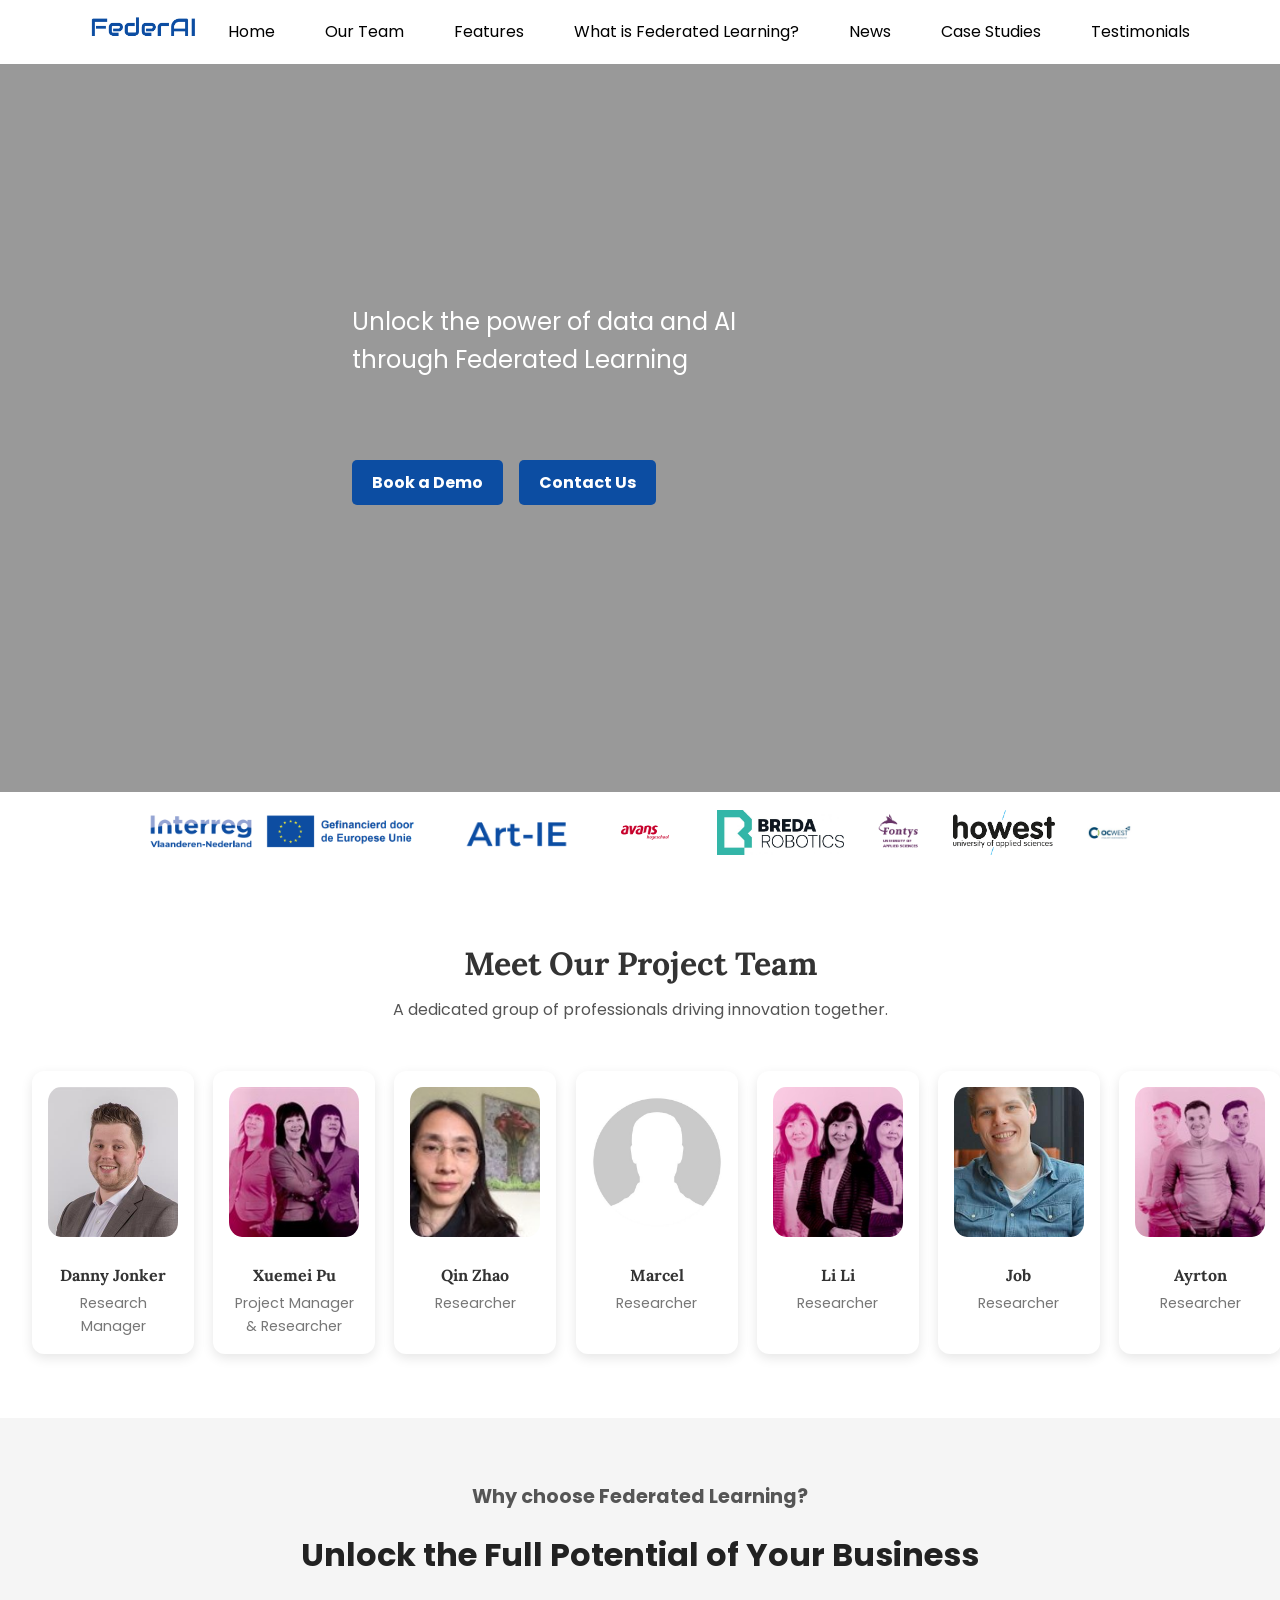
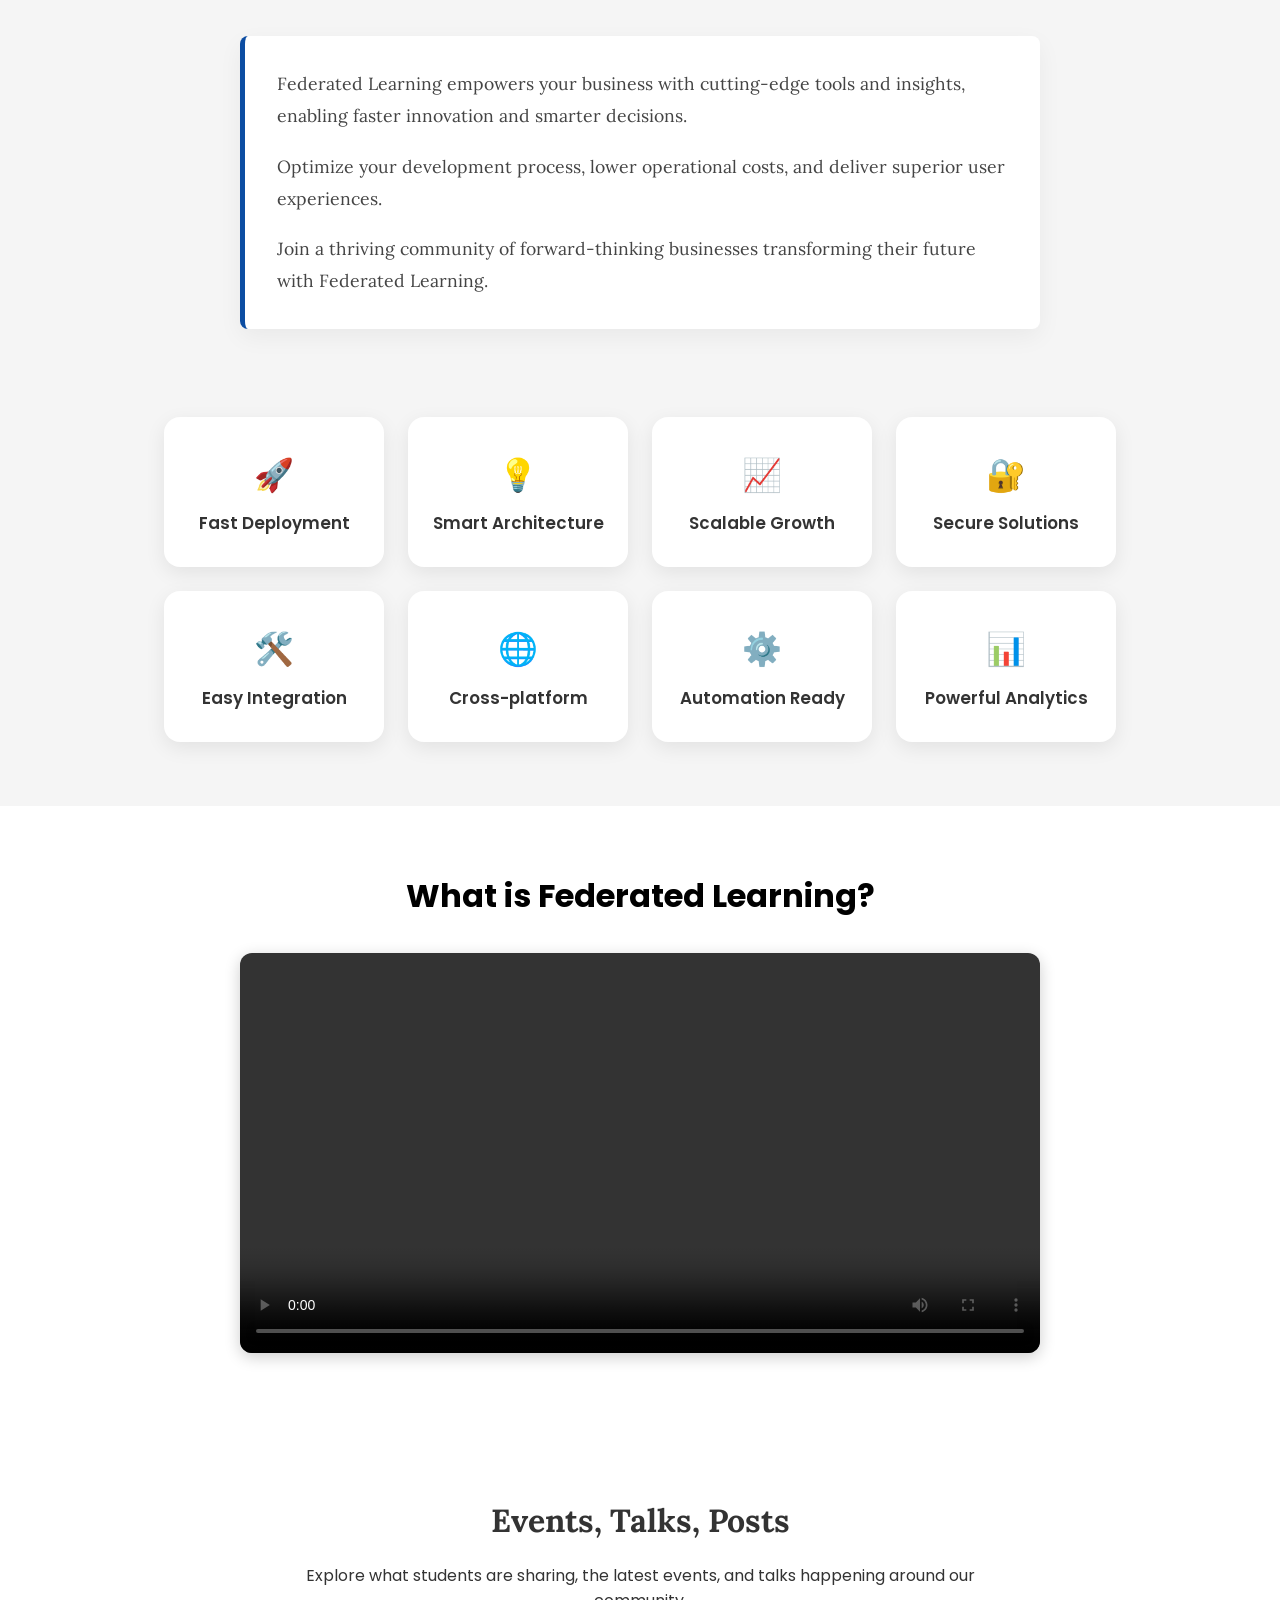
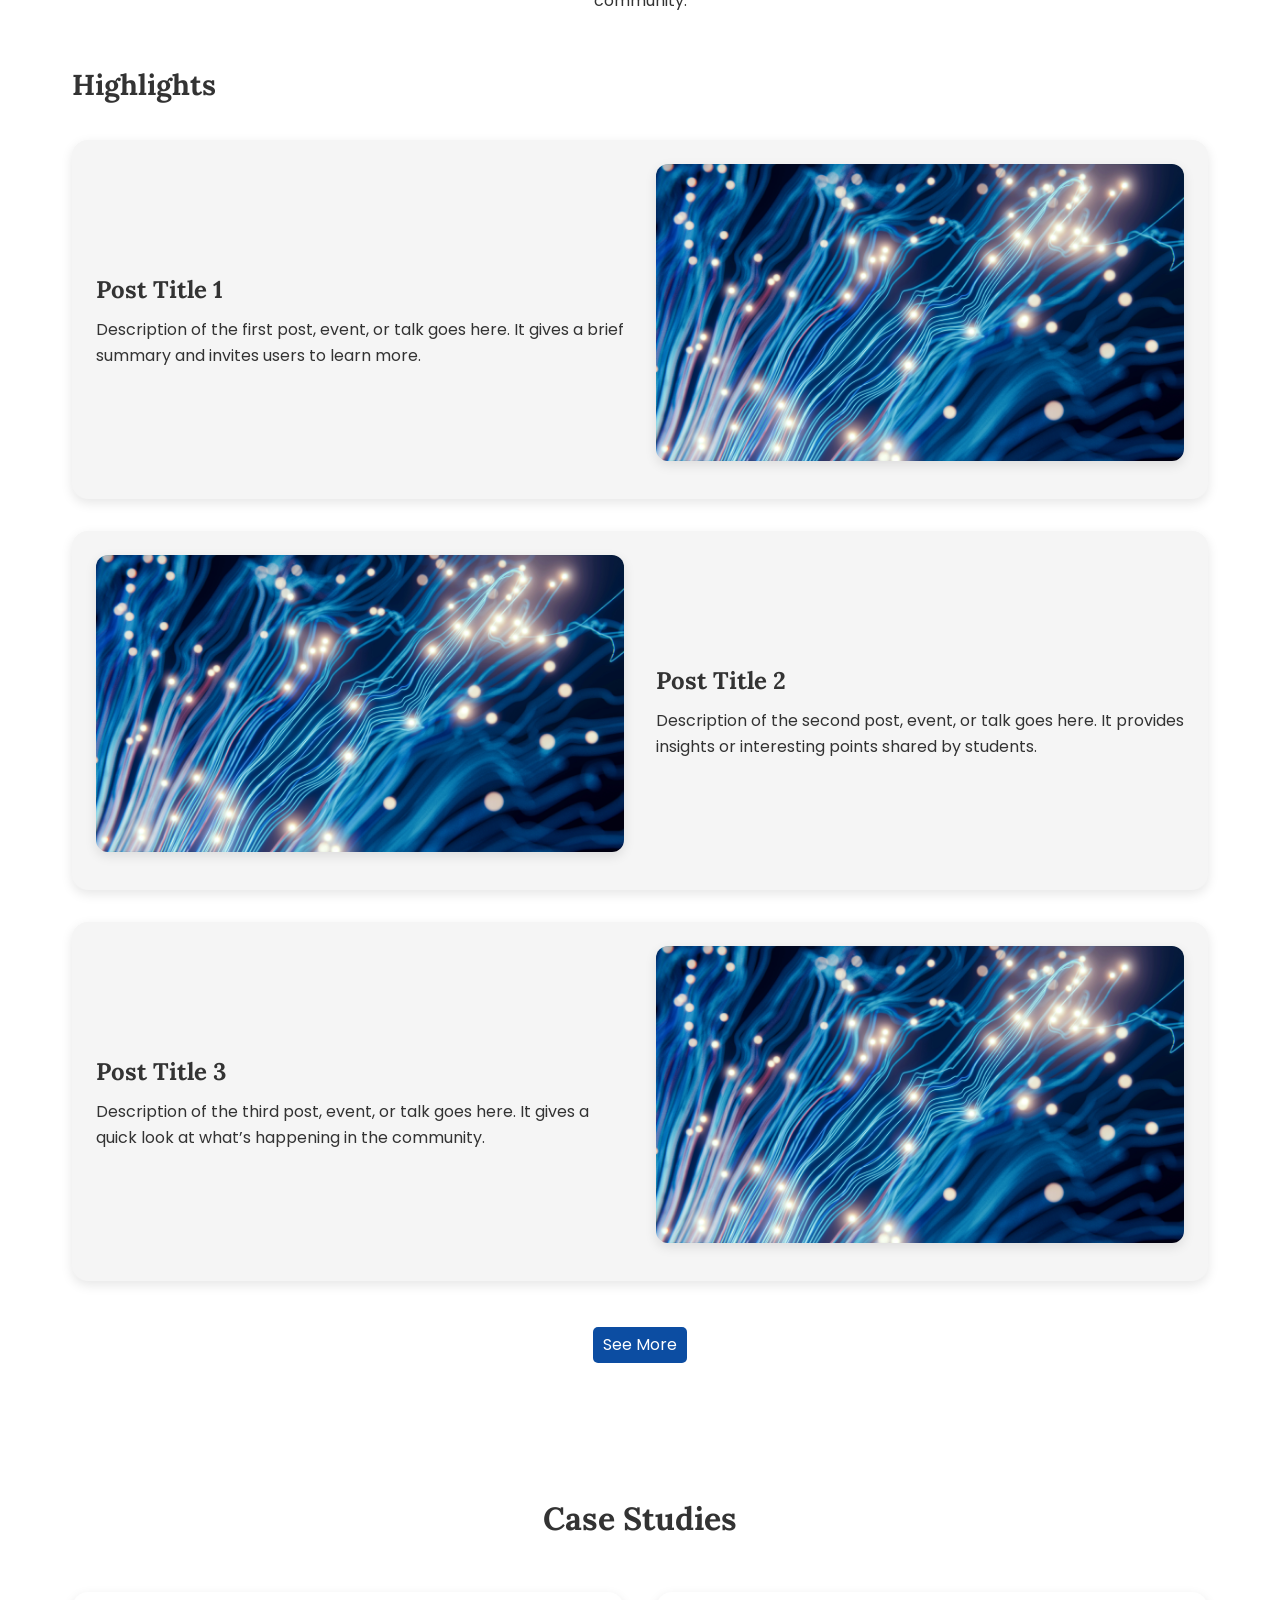
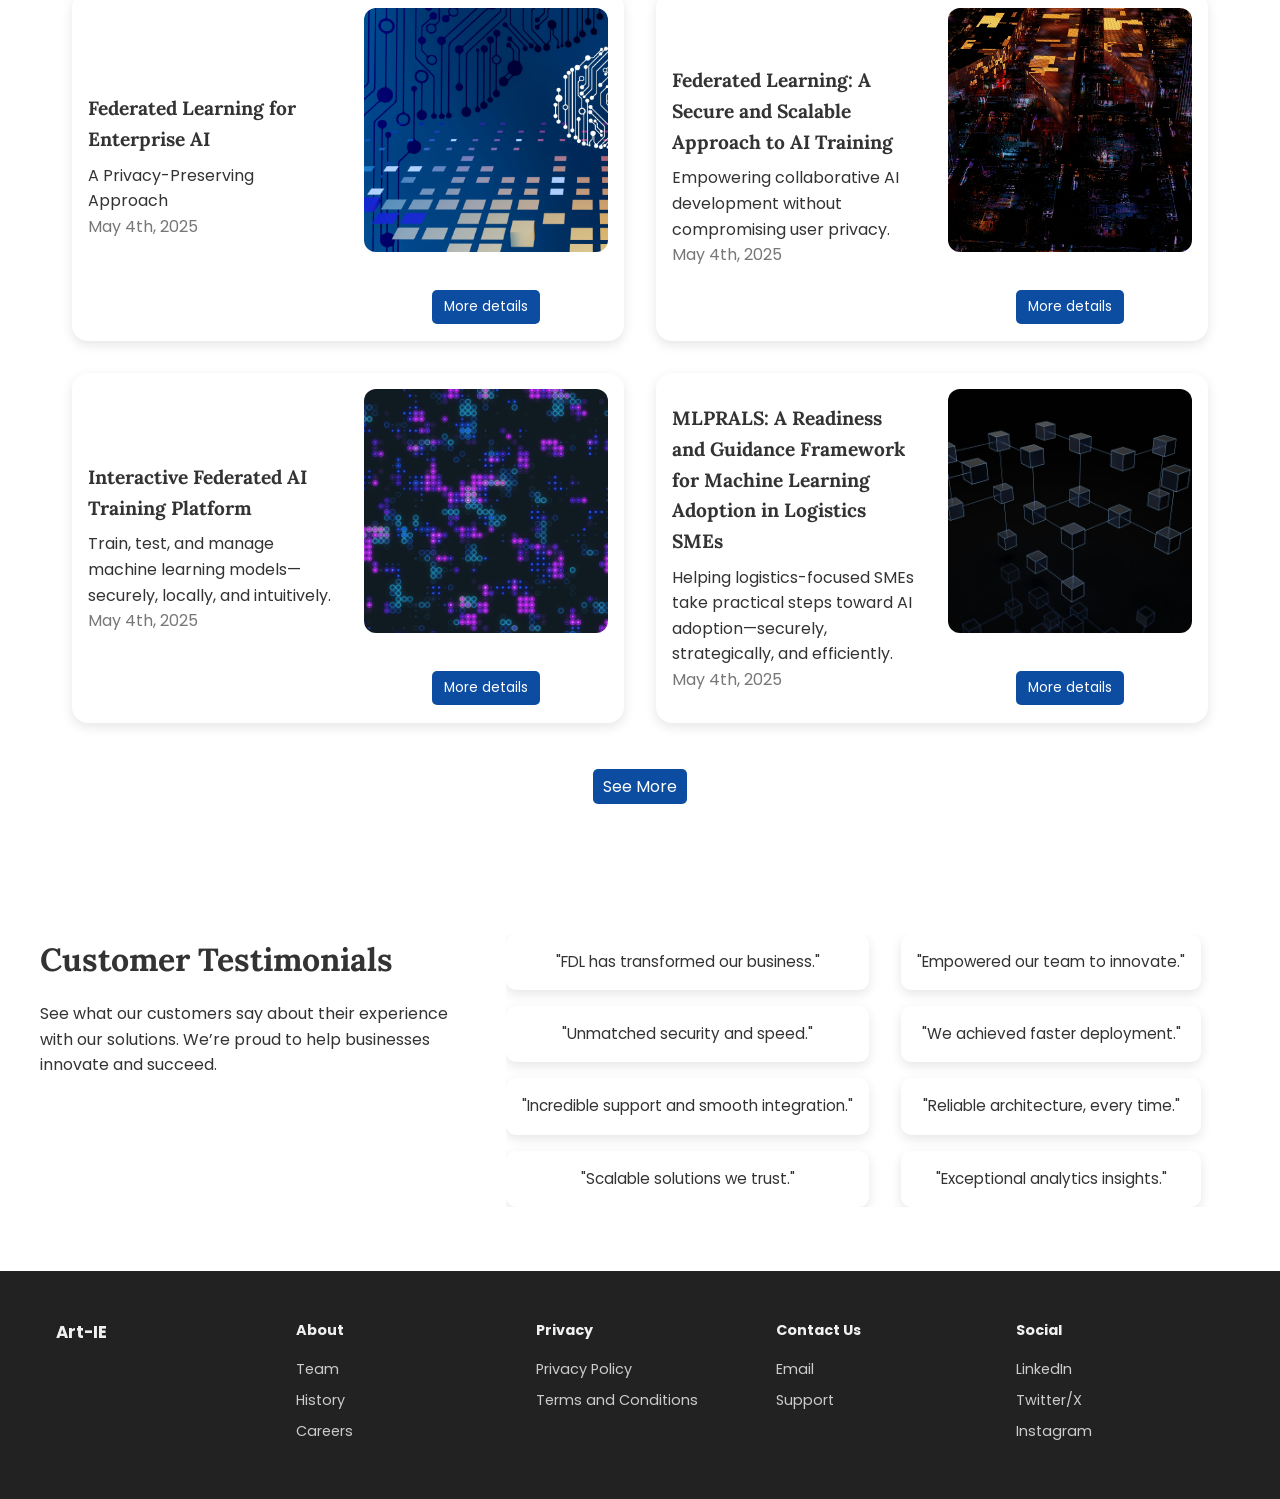
==== commit a77c8894: "update navbar" ====
--- a/index.html
+++ b/index.html
@@ -136,13 +136,13 @@
 
 
 <section id="about" class="section about-section slide-left">
-  <p class="headline">Why choose FDL?</p>
+  <p class="headline">Why choose Federated Learning?</p>
   <h2 class="about-title">Unlock the Full Potential of Your Business</h2>
 
   <div class="about-description">
-    <p>FDL empowers your business with cutting-edge tools and insights, enabling faster innovation and smarter decisions.</p>
+    <p>Federated Learning empowers your business with cutting-edge tools and insights, enabling faster innovation and smarter decisions.</p>
     <p>Optimize your development process, lower operational costs, and deliver superior user experiences.</p>
-    <p>Join a thriving community of forward-thinking businesses transforming their future with FDL.</p>
+    <p>Join a thriving community of forward-thinking businesses transforming their future with Federated Learning.</p>
   </div>
 
   <div class="reason-grid enhanced-reason-grid">
@@ -271,7 +271,8 @@
     <!-- Card 3 -->
     <div class="student-post-card">
       <div class="card-text">
-        <h3>Publication Title 3</h3>
+        <h3>Interactive Federated AI Training Platform</h3>
+        <p>Train, test, and manage machine learning models—securely, locally, and intuitively.</p>
         <p class="pub-date">May 4th, 2025</p>
       </div>
       <div class="card-image">
@@ -283,7 +284,8 @@
     <!-- Card 4 -->
     <div class="student-post-card">
       <div class="card-text">
-        <h3>Publication Title 4</h3>
+        <h3>MLPRALS: A Readiness and Guidance Framework for Machine Learning Adoption in Logistics SMEs</h3>
+        <p>Helping logistics-focused SMEs take practical steps toward AI adoption—securely, strategically, and efficiently.</p>
         <p class="pub-date">May 4th, 2025</p>
       </div>
       <div class="card-image">
--- a/style.css
+++ b/style.css
@@ -72,8 +72,9 @@
 
 .navbar a.active,
 .navbar a:hover {
-  background-color: #d9d3d3;
+  background-color: white;
   border-radius: 5px;
+  color: #0c4da2;
 }
 
 .section {
@@ -651,6 +652,11 @@
   font-family: 'Lora', serif;
   font-size: 1.2rem;
   margin-bottom: 0.5rem;
+}
+
+.card-text p {
+      font-family: 'Poppins', sans-serif;
+      font-size: 1rem;
 }
 
 .pub-date {
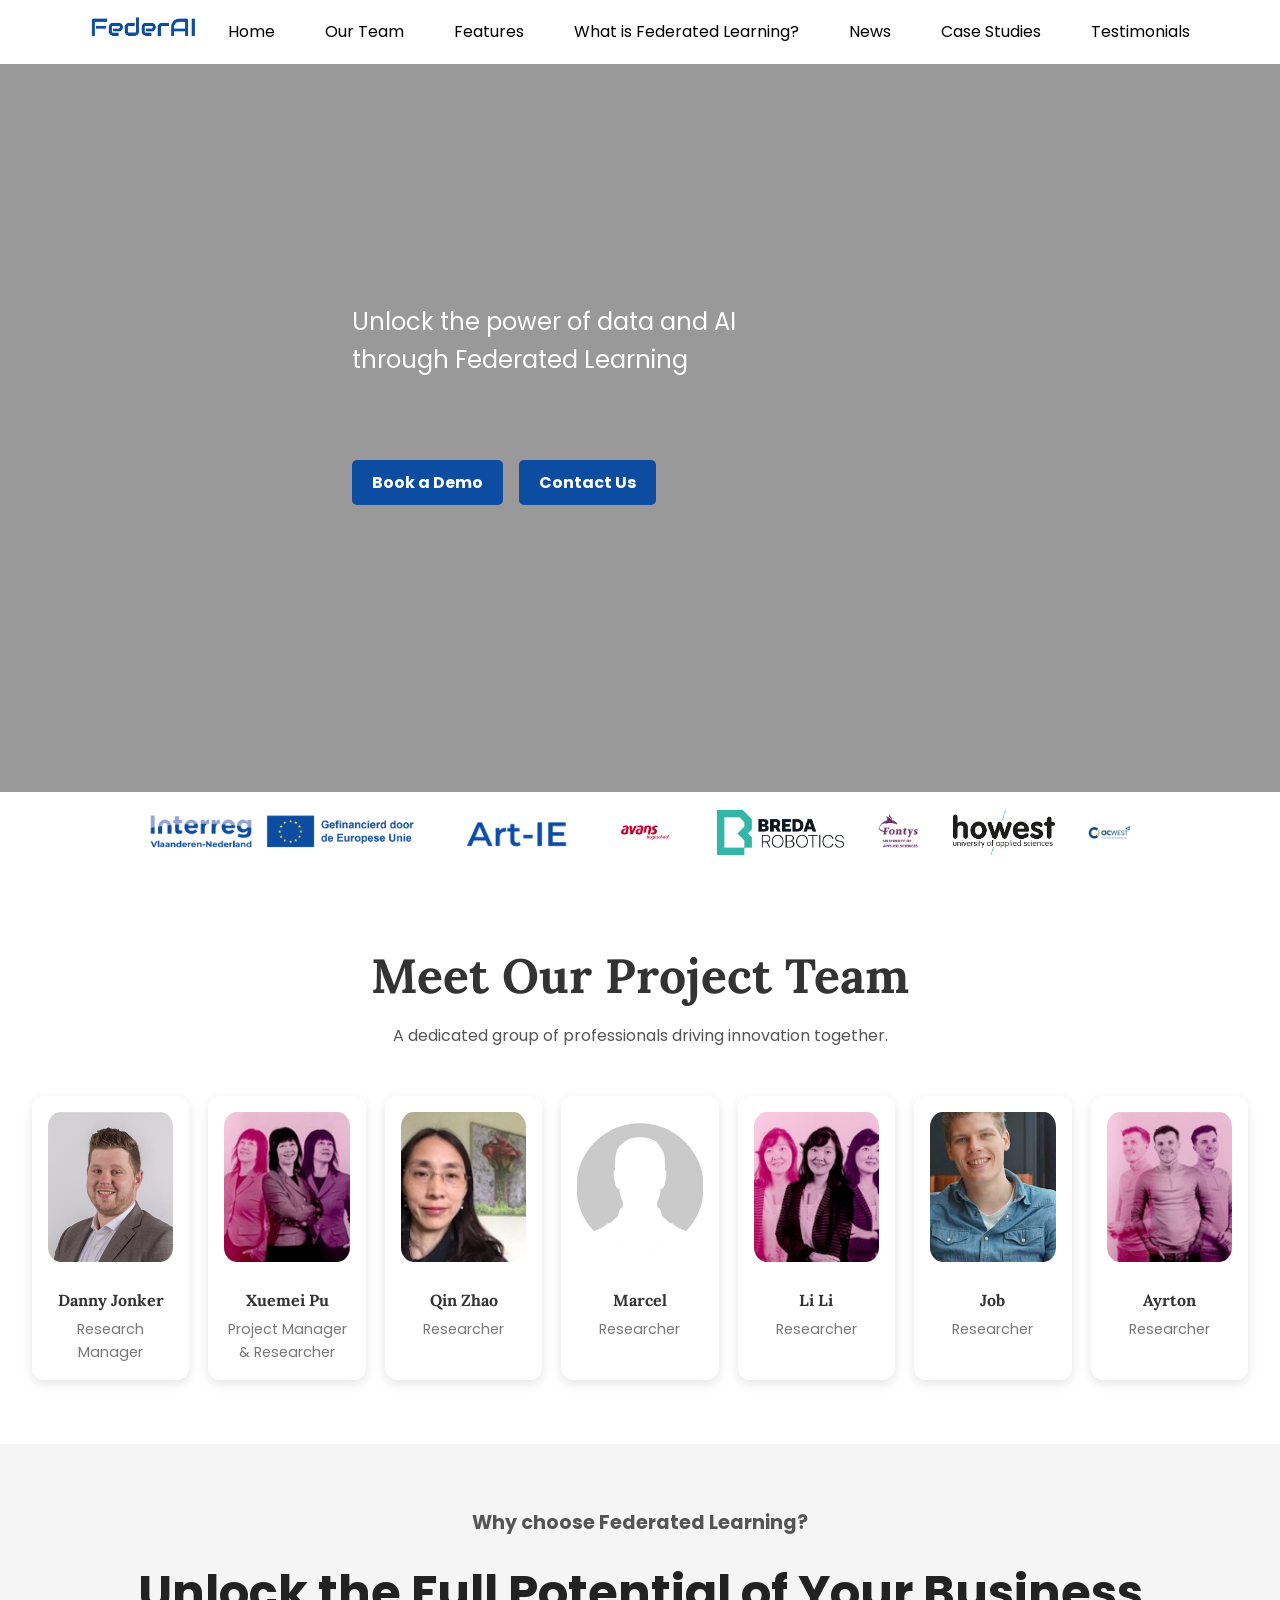
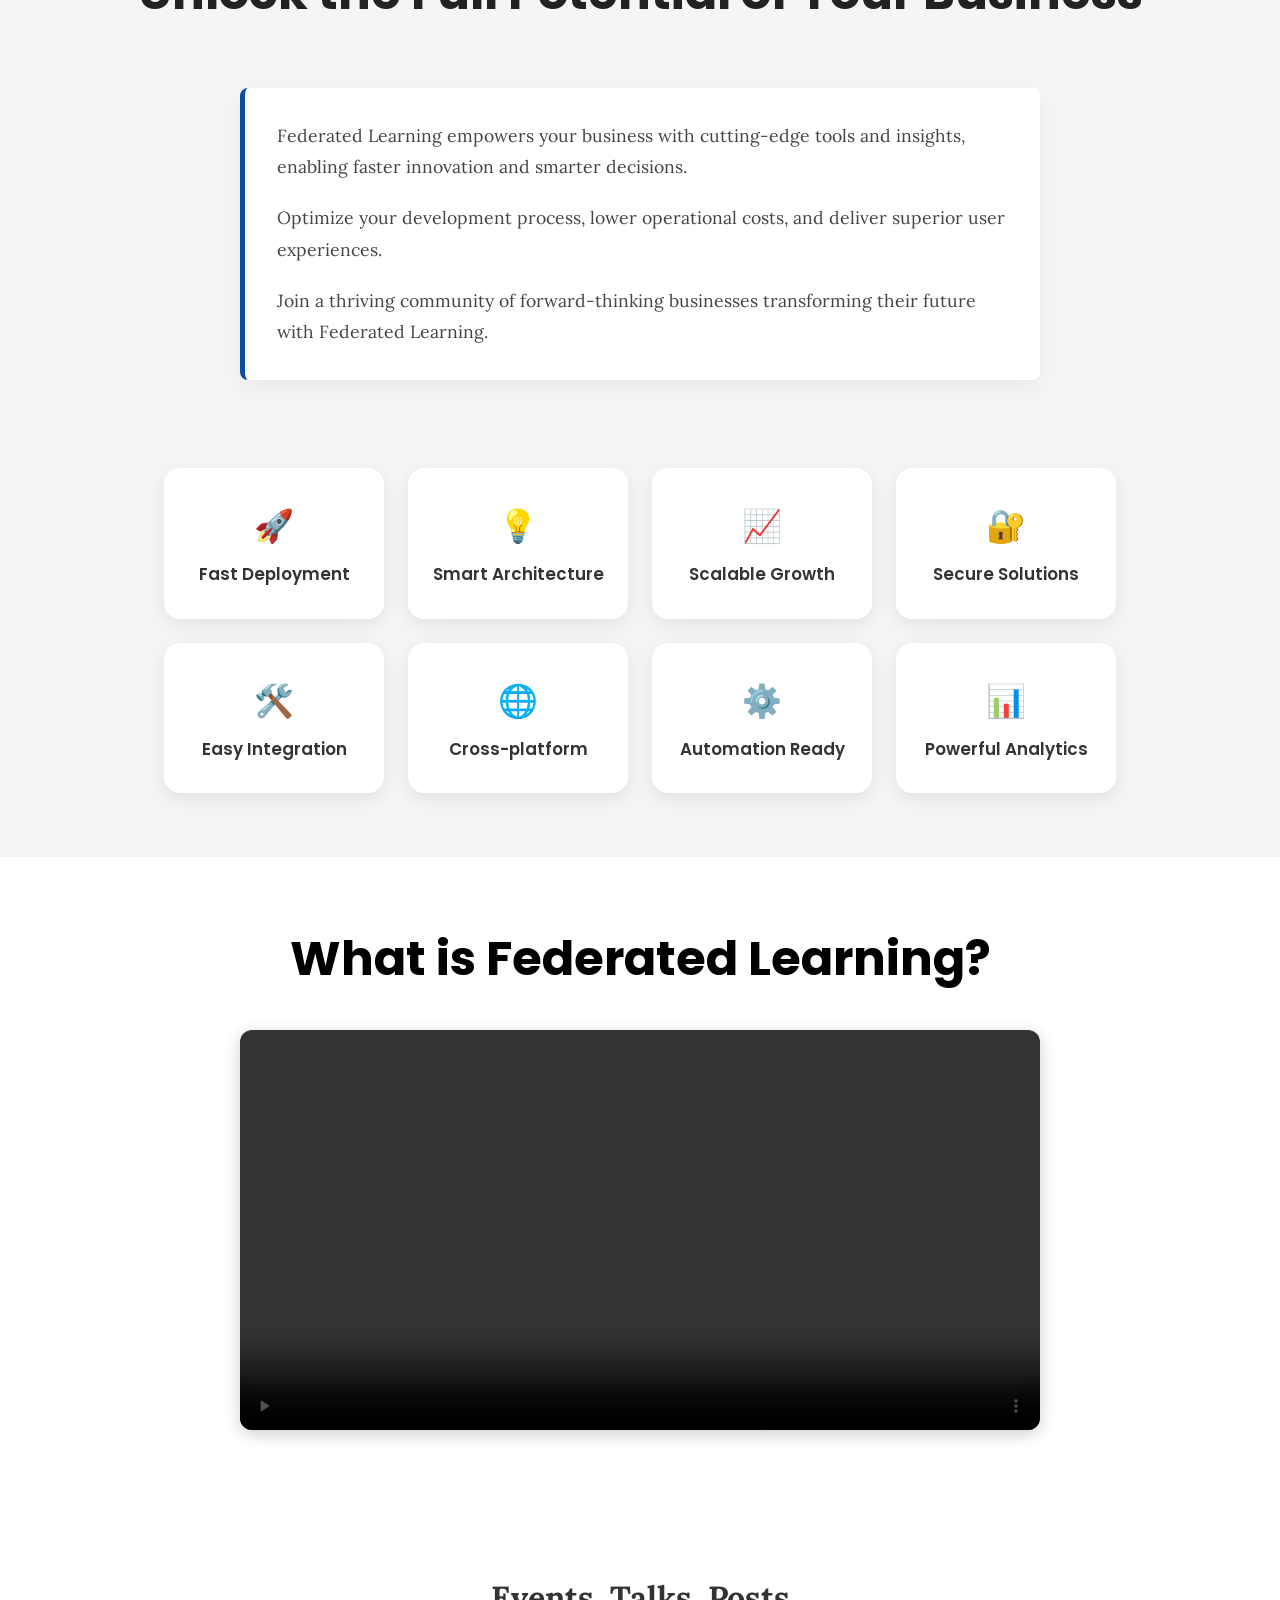
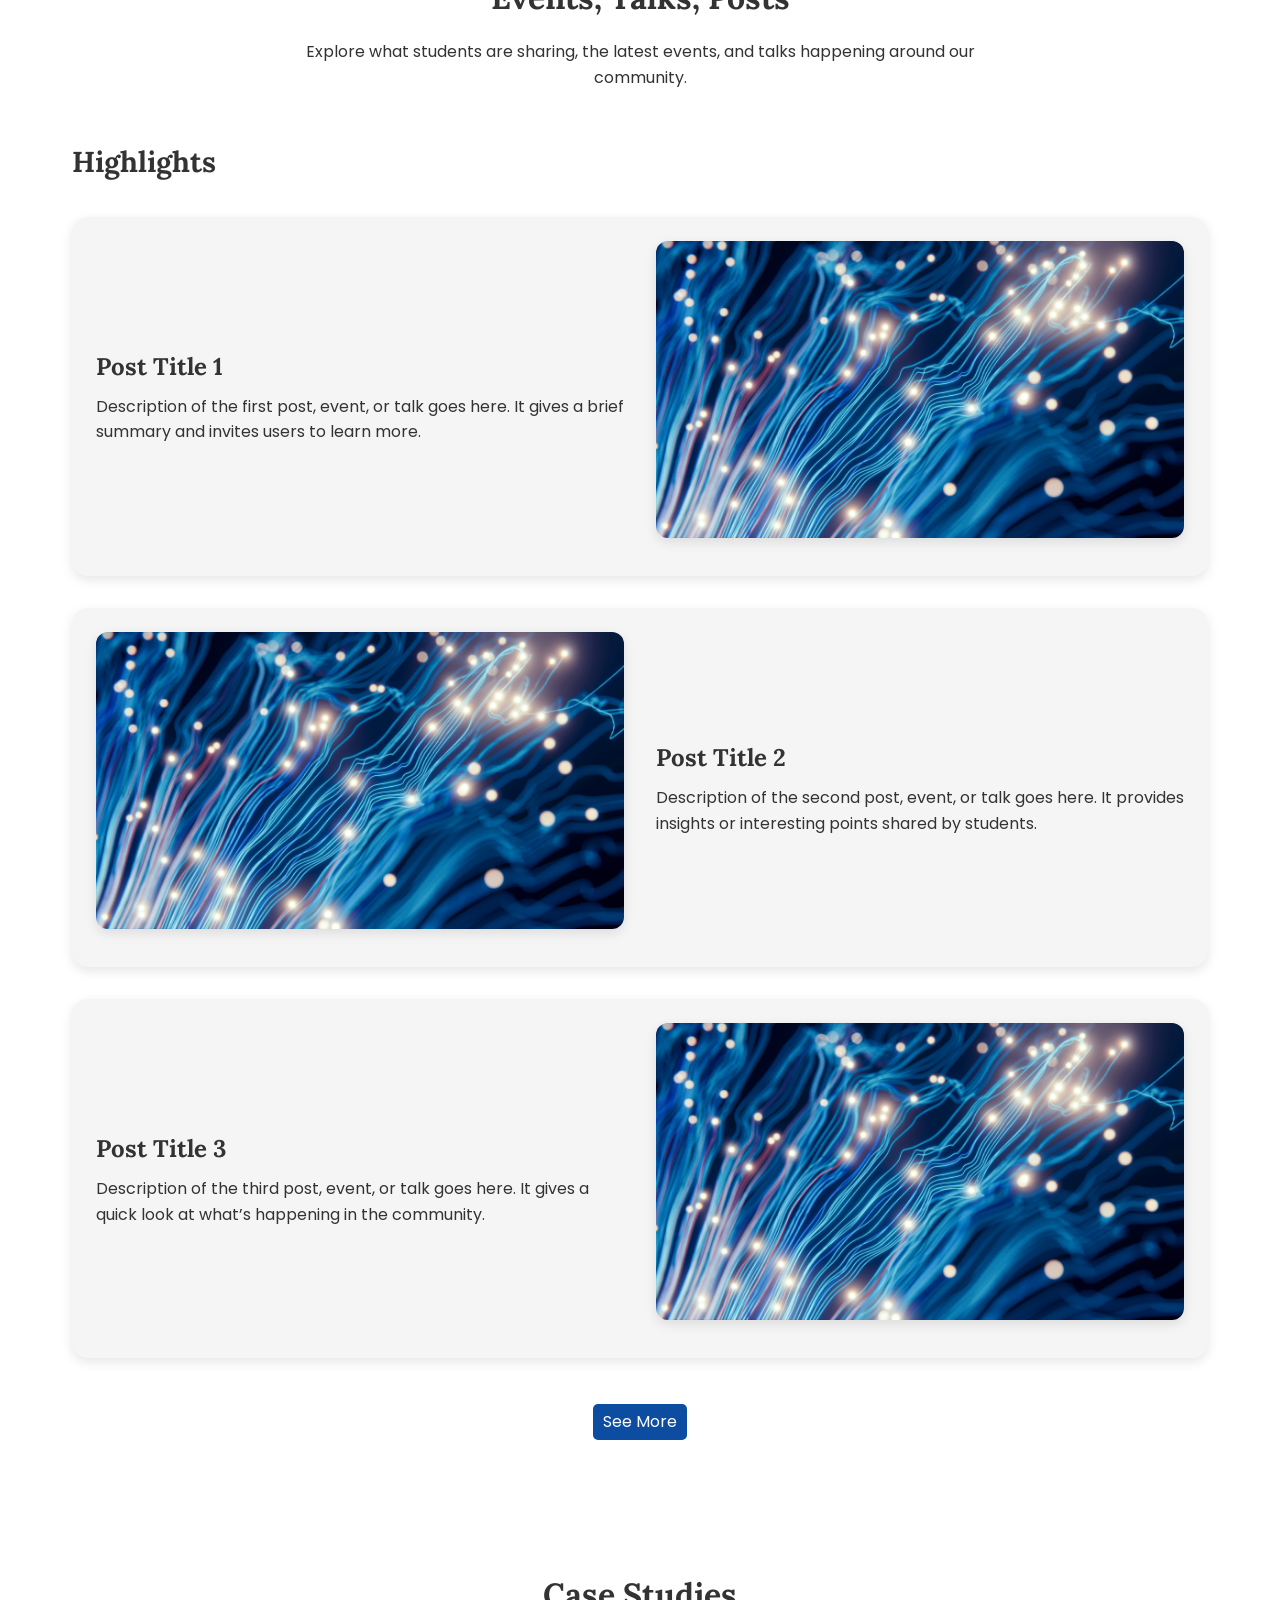
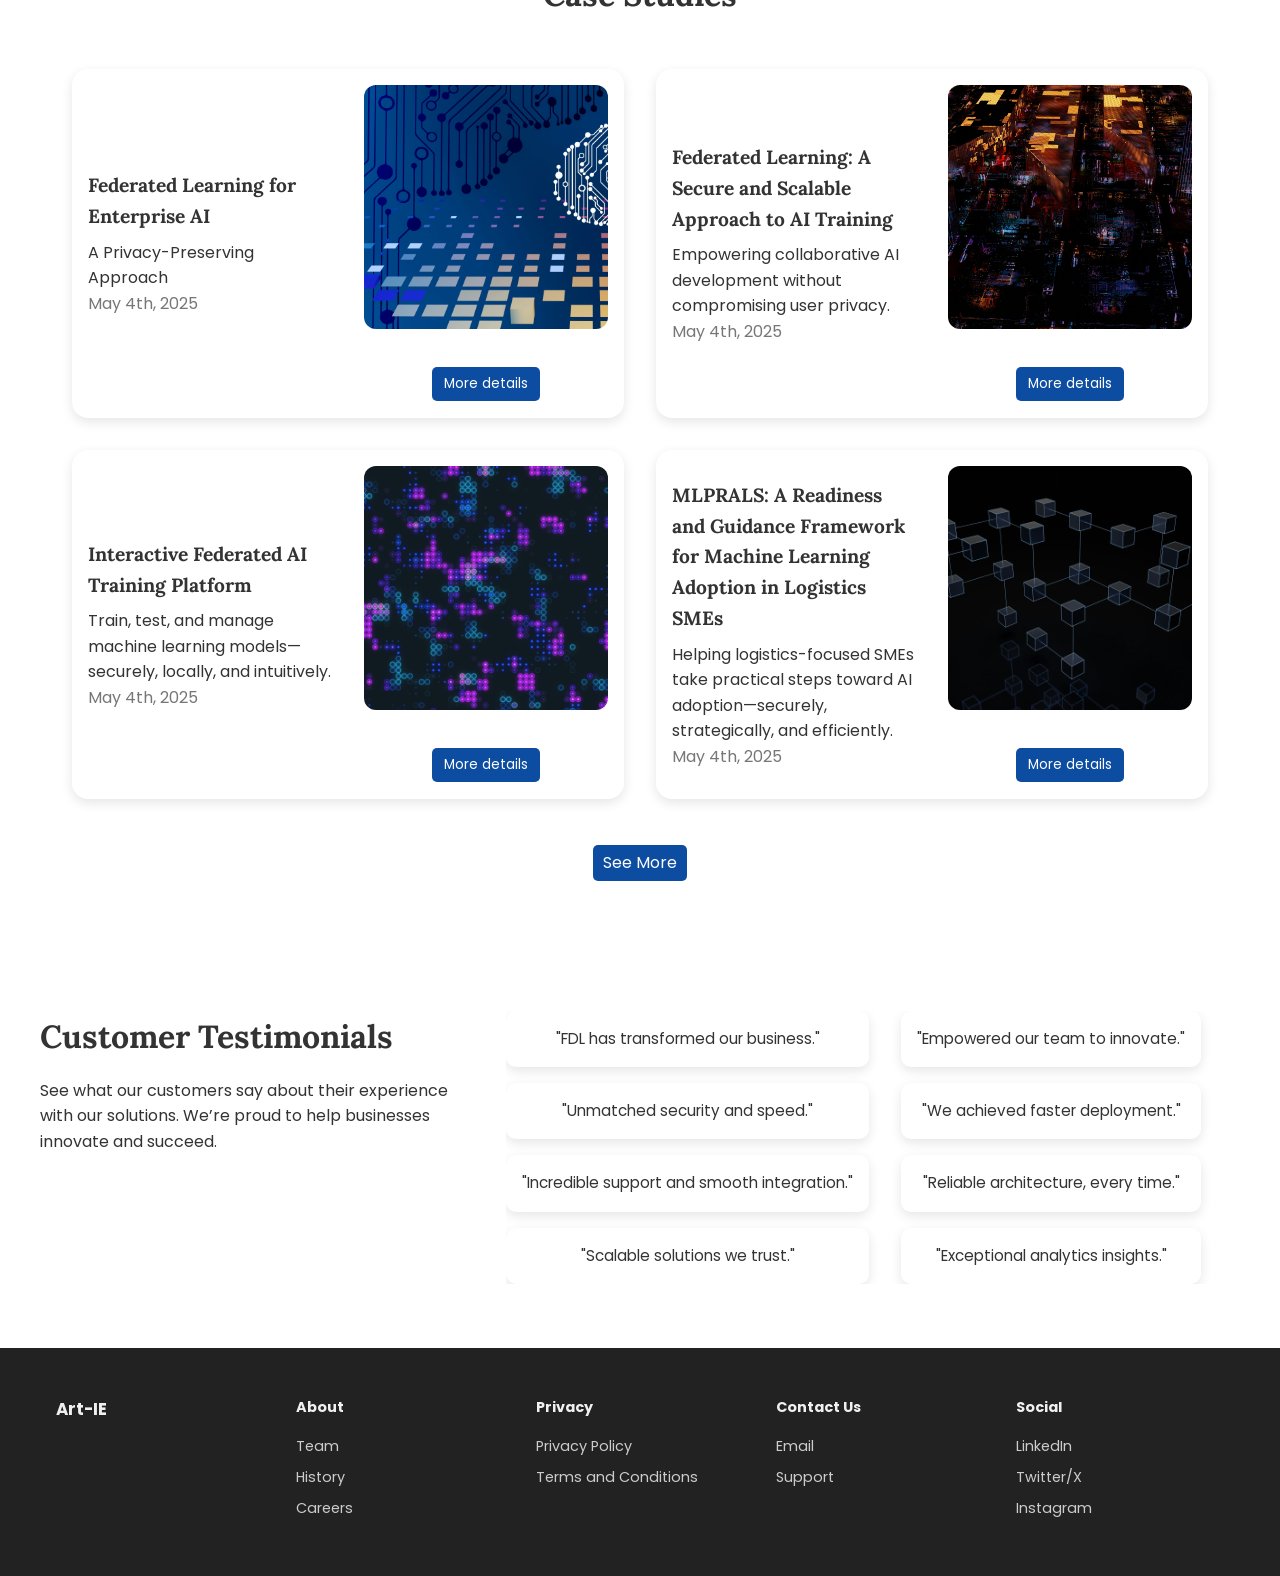
==== commit cd1d707c: "Add responsive (phones, tablets)" ====
--- a/index.html
+++ b/index.html
@@ -24,6 +24,11 @@
           <li><a href="#testimonials" class="nav-link">Testimonials</a></li>
         </ul>
       </div>
+      <div class="nav-toggle" id="navToggle">
+  <span></span>
+  <span></span>
+  <span></span>
+</div>
     </nav>
   </header>
 
--- a/style.css
+++ b/style.css
@@ -1098,4 +1098,349 @@
 .go-back:hover {
   color: #063373;
   text-decoration: underline;
-}+}
+
+
+/* Responsive Improvements */
+
+/* Navbar toggle and layout */
+@media (max-width: 768px) {
+  .nav-center .nav-links {
+    flex-direction: column;
+    background-color: white;
+    position: absolute;
+    top: 60px;
+    left: 0;
+    right: 0;
+    display: none;
+  }
+
+  .navbar.show .nav-links {
+    display: flex;
+  }
+
+  .navbar {
+    flex-direction: column;
+    padding: 1rem;
+  }
+
+  .nav-left,
+  .nav-center {
+    width: 100%;
+    text-align: center;
+  }
+}
+
+/* PDF Button for smaller devices */
+@media (max-width: 480px) {
+  .pdf-button {
+    width: 90%;
+    font-size: 0.9rem;
+  }
+}
+
+/* Responsive typography using clamp */
+.case-cover-content h1,
+.cover-content h1,
+.about-title,
+.project-title,
+.team-title {
+  font-size: clamp(1.5rem, 5vw, 3rem);
+}
+
+/* Image responsiveness fallback */
+img {
+  max-width: 100%;
+  height: auto;
+}
+
+/* Responsive adjustments for footer and filter bar */
+@media (max-width: 768px) {
+  .case-filter-bar {
+    flex-direction: column;
+    align-items: flex-start;
+  }
+
+  .footer-container {
+    flex-direction: column;
+    align-items: center;
+  }
+
+  .footer-column {
+    width: 100%;
+    text-align: center;
+  }
+}
+
+/* Cover height adjustments for mobile */
+@media (max-width: 600px) {
+  .case-cover,
+  .case-cover1,
+  .case-cover2,
+  .case-cover3,
+  .case-cover4 {
+    height: 40vh;
+  }
+}
+
+/* Adjust case grid for very small screens */
+@media (max-width: 480px) {
+  .case-grid {
+    grid-template-columns: repeat(auto-fit, minmax(280px, 1fr));
+  }
+}
+
+
+
+/* --- Enhanced Responsive CSS for Mobile Devices --- */
+
+/* Force case grid and student post cards to stack vertically */
+@media (max-width: 600px) {
+  .case-grid,
+  .student-posts-grid {
+    grid-template-columns: 1fr !important;
+    padding: 0 1rem;
+  }
+
+  .case-card,
+  .student-post-card {
+    flex-direction: column !important;
+  }
+
+  .card-image,
+  .card-text {
+    text-align: center !important;
+    padding: 1rem !important;
+  }
+
+  .card-image img {
+    max-width: 100% !important;
+    height: auto !important;
+  }
+}
+
+/* Adjust navbar links and layout for mobile */
+@media (max-width: 768px) {
+  .nav-center .nav-links {
+    flex-direction: column;
+    align-items: center;
+    background-color: white;
+    position: absolute;
+    top: 60px;
+    left: 0;
+    right: 0;
+    display: none;
+    z-index: 1001;
+  }
+
+  .navbar.show .nav-links {
+    display: flex;
+  }
+
+  .navbar {
+    flex-direction: column;
+    align-items: center;
+    padding: 1rem;
+  }
+
+  .nav-left, .nav-center {
+    width: 100%;
+    text-align: center;
+  }
+
+  .nav-links li {
+    margin: 10px 0;
+  }
+}
+
+/* Ensure footer stacks on mobile */
+@media (max-width: 768px) {
+  .footer-container {
+    flex-direction: column;
+    align-items: center;
+    text-align: center;
+  }
+
+  .footer-column {
+    width: 100%;
+    margin: 1rem 0;
+  }
+}
+
+/* Shrink cover height and content for phones */
+@media (max-width: 600px) {
+  .case-cover,
+  .case-cover1,
+  .case-cover2,
+  .case-cover3,
+  .case-cover4 {
+    height: 40vh !important;
+  }
+
+  .case-cover-content h1 {
+    font-size: 1.5rem !important;
+  }
+
+  .case-cover-content p {
+    font-size: 1rem !important;
+  }
+}
+
+/* Reduce padding for video overlay on phones */
+@media (max-width: 600px) {
+  .video-overlay {
+    padding: 1rem;
+    text-align: center;
+    justify-content: center;
+  }
+
+  .intro-line {
+    margin-left: 0;
+    row-gap: 2rem;
+  }
+
+  .subtitle {
+    font-size: 1rem;
+  }
+
+  .video-buttons {
+    justify-content: center;
+  }
+}
+
+
+
+/* === Main Page Mobile Fixes === */
+
+@media (max-width: 600px) {
+  /* Video Section */
+  .video-section {
+    height: auto;
+  }
+
+  .bg-video {
+    height: auto;
+    object-fit: cover;
+  }
+
+  .intro-line {
+    margin-left: 0;
+    row-gap: 1.5rem;
+    text-align: center;
+  }
+
+  .subtitle {
+    font-size: 1rem;
+  }
+
+  .video-buttons {
+    flex-direction: column;
+    gap: 0.5rem;
+  }
+
+  /* Logo Marquee Section */
+  .funding-section {
+    flex-direction: column;
+    align-items: center;
+    gap: 1rem;
+    padding: 1rem;
+  }
+
+  .logo-marquee {
+    width: 100%;
+  }
+
+  .logo-track {
+    gap: 1rem;
+  }
+
+  .logo-track img {
+    height: 30px;
+  }
+
+  /* Reason Grid (About Section) */
+  .reason-grid,
+  .enhanced-reason-grid {
+    grid-template-columns: 1fr;
+    padding: 0 1rem;
+  }
+
+  .reason-box,
+  .enhanced-reason-box {
+    padding: 1rem;
+  }
+
+  /* Team Grid Section */
+  .team-grid {
+    grid-template-columns: repeat(auto-fit, minmax(120px, 1fr));
+    gap: 1rem;
+  }
+
+  .team-card {
+    padding: 1rem;
+  }
+
+  .team-photo {
+    width: 100px;
+    height: 120px;
+  }
+
+  .team-name {
+    font-size: 0.9rem;
+  }
+
+  .team-role {
+    font-size: 0.8rem;
+  }
+}
+
+
+
+/* === Hamburger Menu Support === */
+
+.nav-toggle {
+  display: none;
+  flex-direction: column;
+  cursor: pointer;
+  position: absolute;
+  top: 1.2rem;
+  right: 1.5rem;
+  z-index: 2002;
+}
+
+.nav-toggle span {
+  height: 3px;
+  width: 25px;
+  background: #0c4da2;
+  margin: 4px 0;
+  transition: 0.4s;
+  border-radius: 2px;
+}
+
+@media (max-width: 1024px) {
+  .nav-toggle {
+    display: flex;
+  }
+
+  .nav-center .nav-links {
+    flex-direction: column;
+    background-color: white;
+    position: absolute;
+    top: 60px;
+    left: 0;
+    right: 0;
+    display: none;
+    width: 100%;
+    z-index: 1001;
+    padding: 1rem 0;
+  }
+
+  .navbar.show .nav-links {
+    display: flex;
+  }
+
+  .nav-links li {
+    text-align: center;
+    margin: 0.5rem 0;
+  }
+}
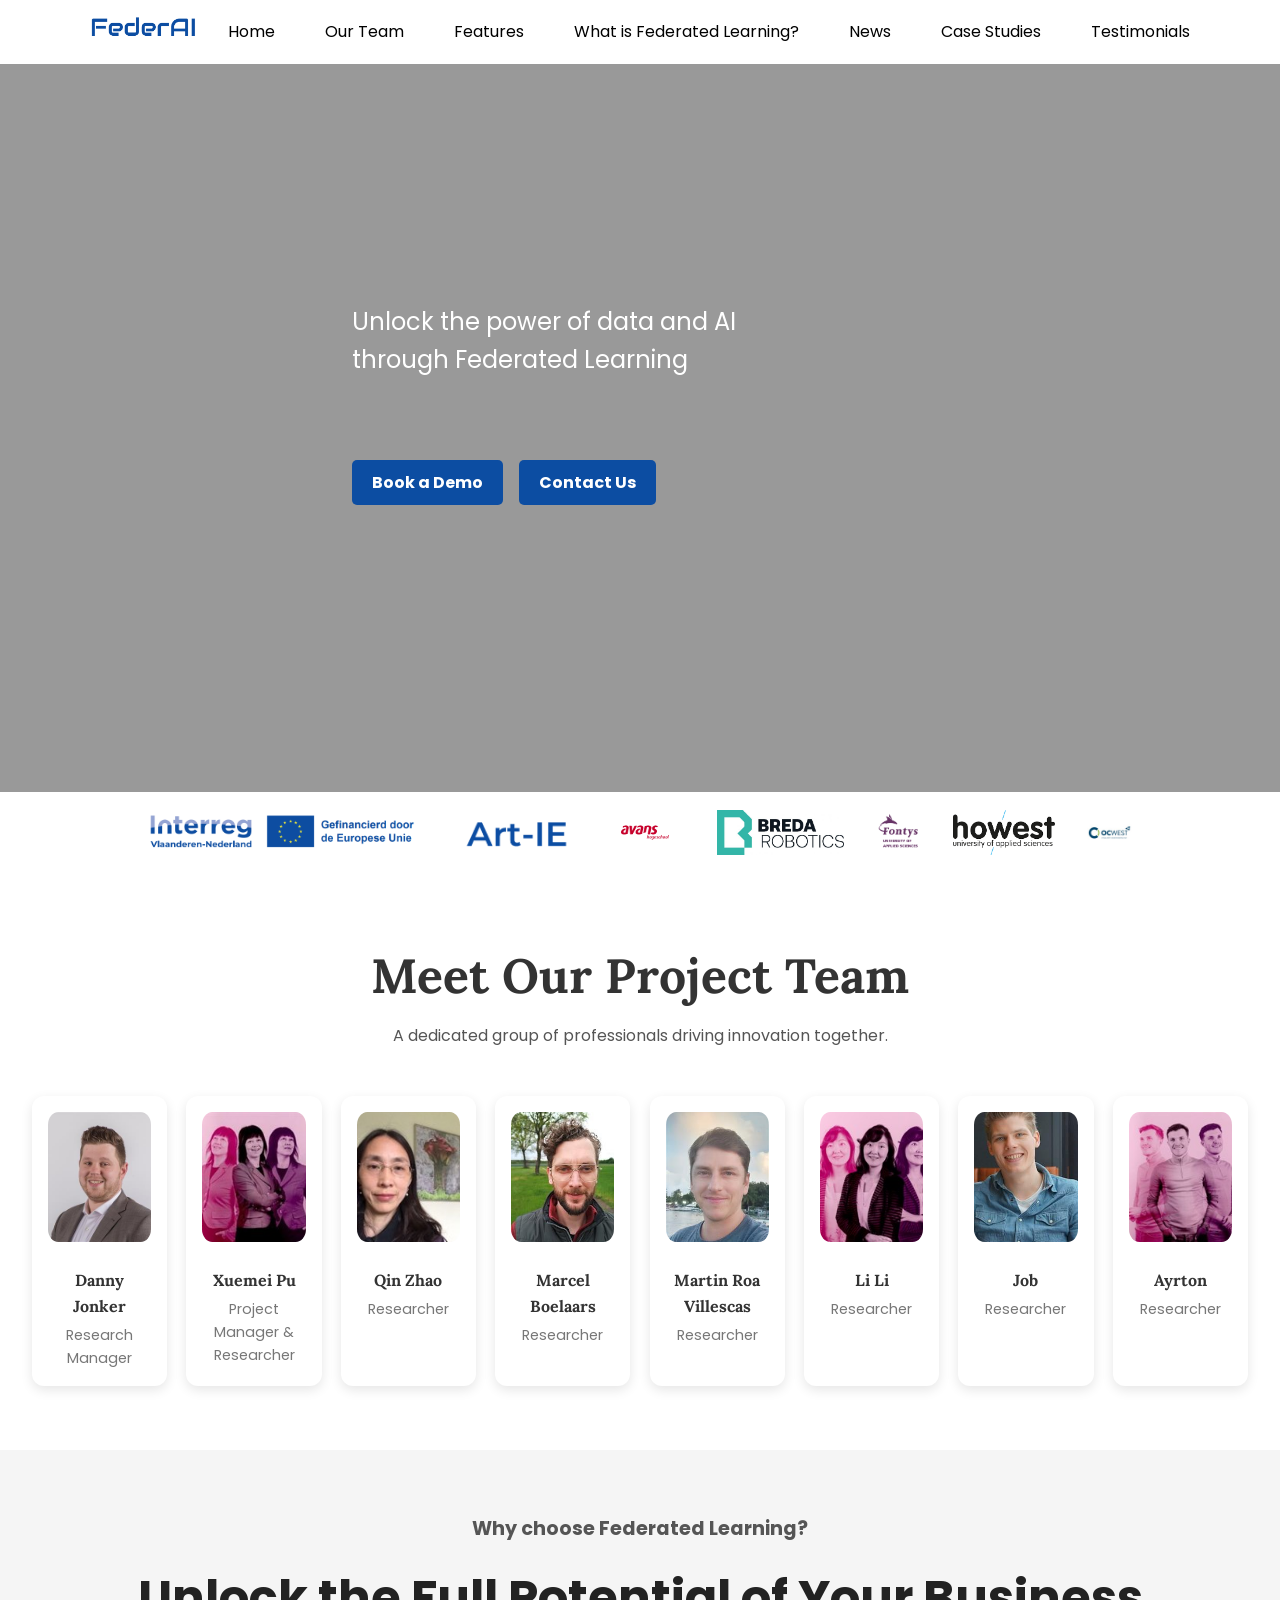
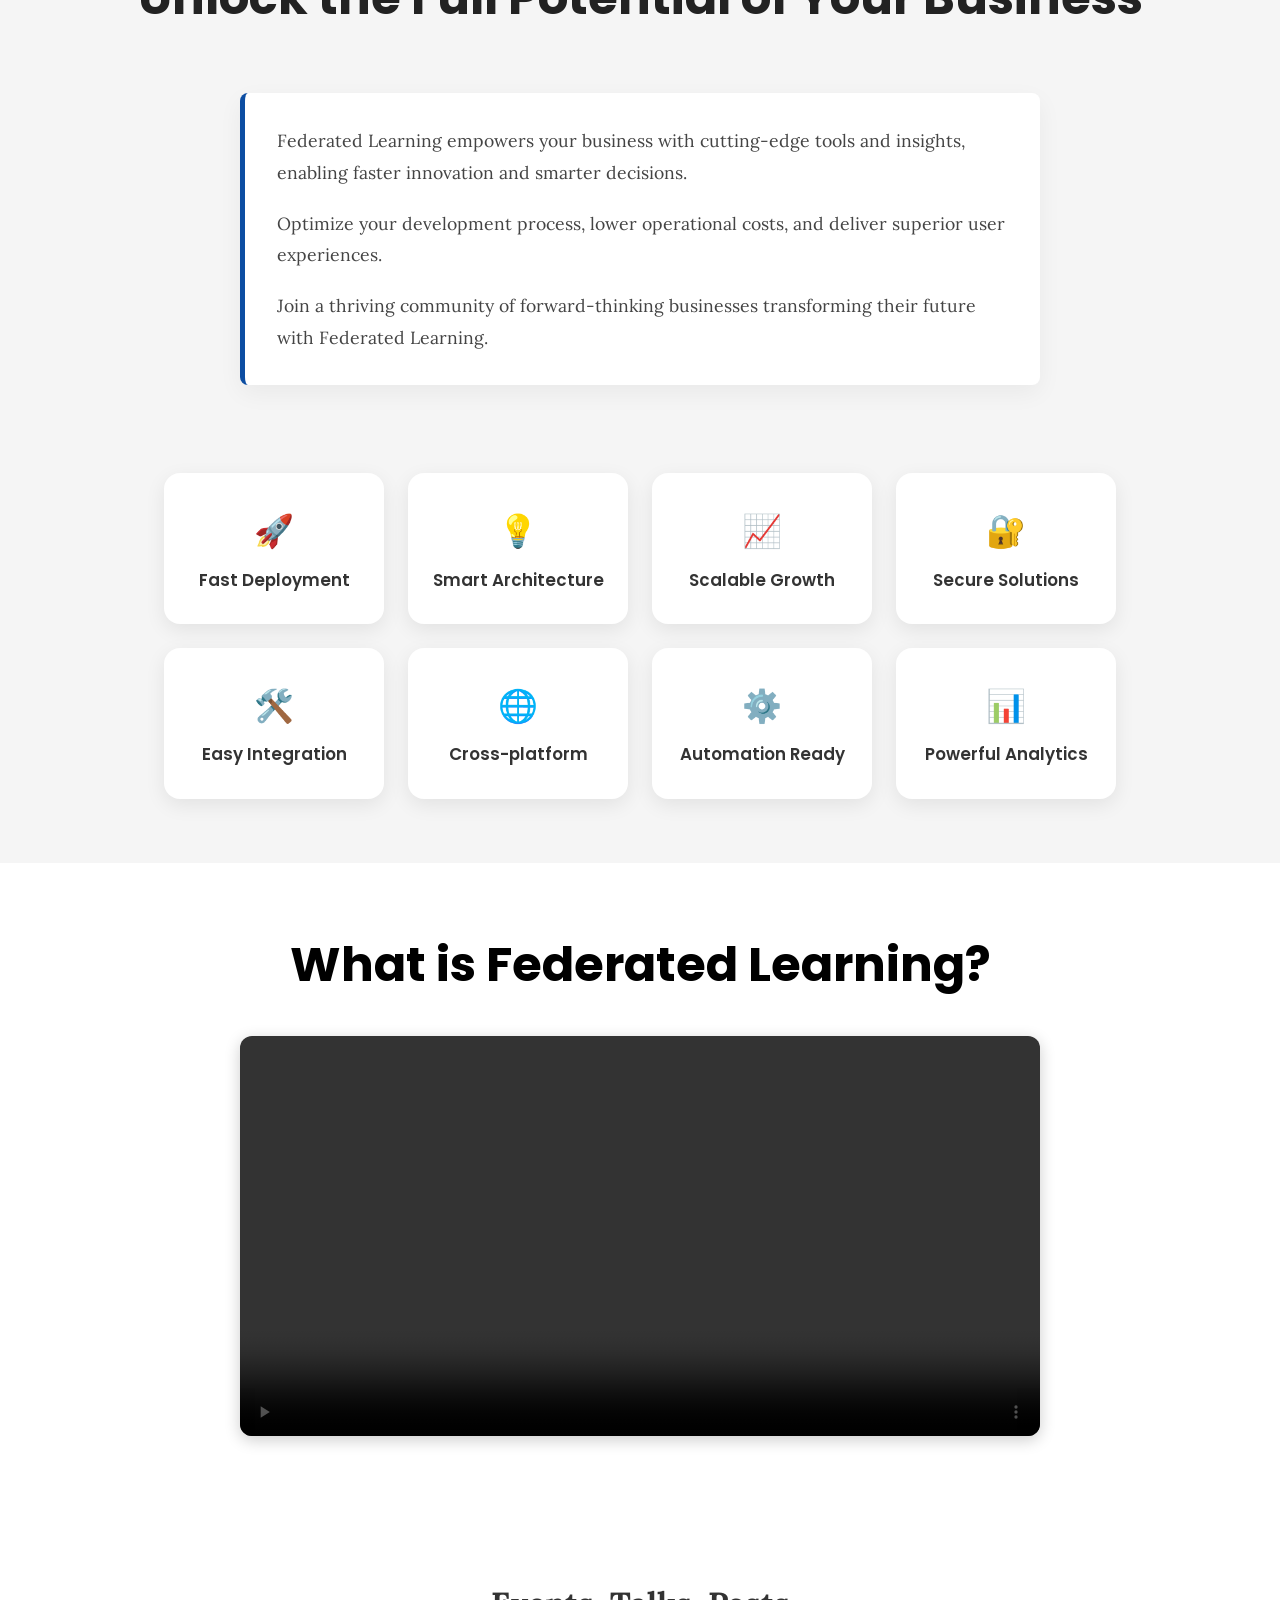
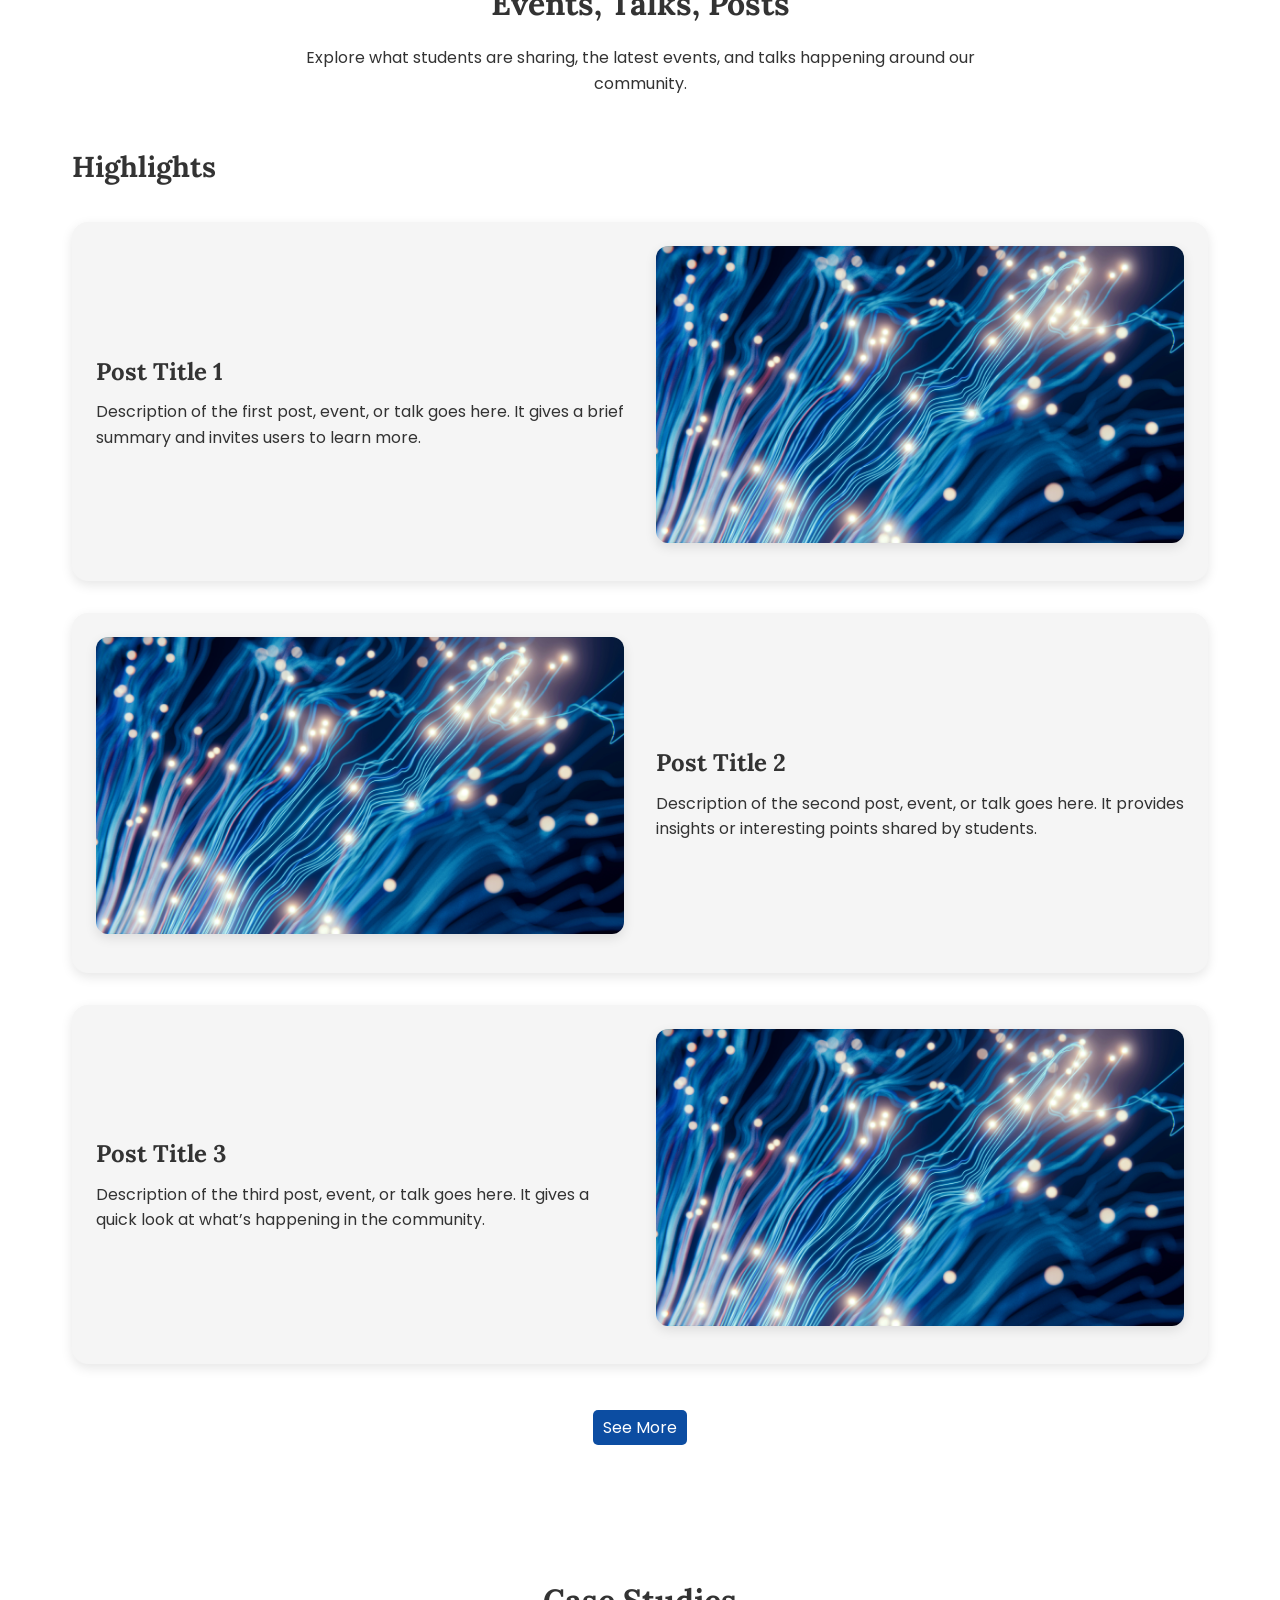
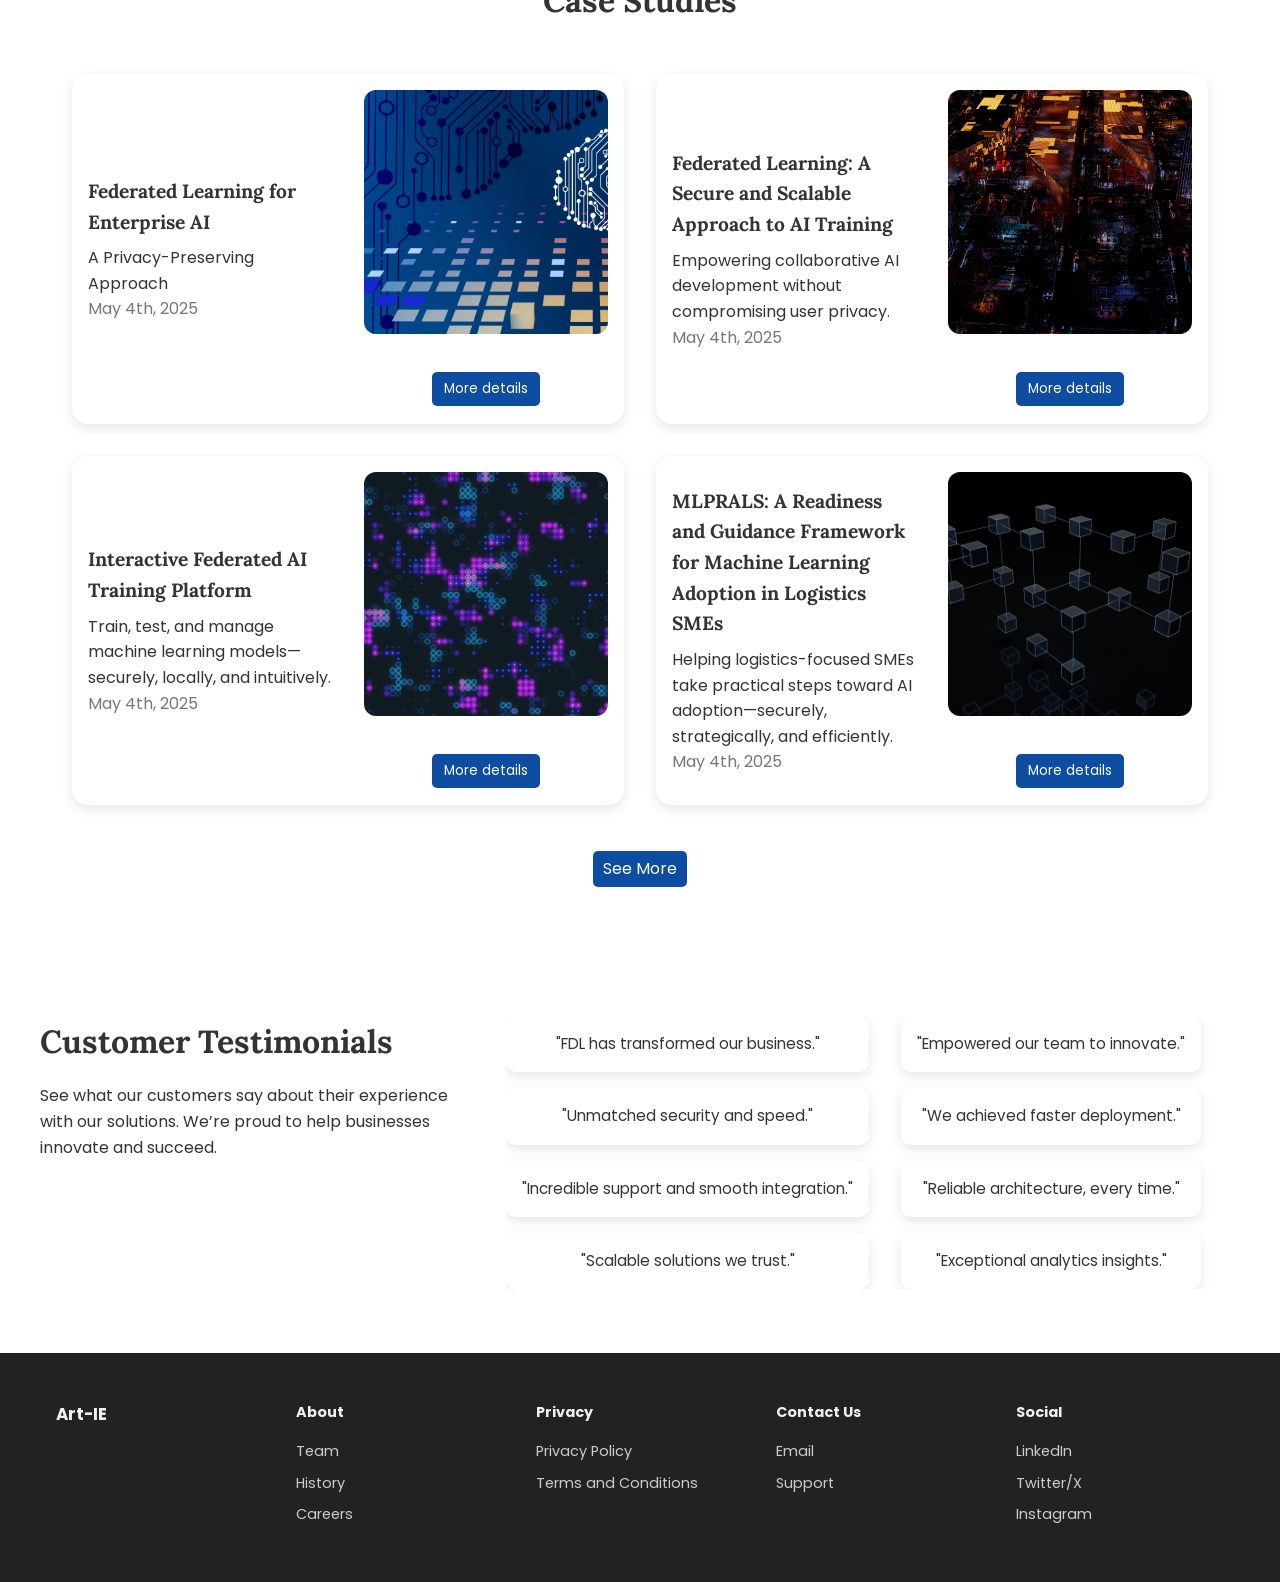
==== commit 4df8105e: "Adjust nav bar (responsive) and filter month" ====
--- a/index.html
+++ b/index.html
@@ -110,8 +110,15 @@
 
     <!-- Member 4 -->
     <div class="team-card">
-      <img src="./media/anonymous.jpg" alt="Member 4" class="team-photo" />
-      <h3 class="team-name">Marcel</h3>
+      <img src="./media/marcel.jpg" alt="Member 4" class="team-photo" />
+      <h3 class="team-name">Marcel Boelaars</h3>
+      <p class="team-role">Researcher</p>
+    </div>
+
+        <!-- Member 4 -->
+    <div class="team-card">
+      <img src="./media/Martin.jpg" alt="Member 4" class="team-photo" />
+      <h3 class="team-name">Martin Roa Villescas</h3>
       <p class="team-role">Researcher</p>
     </div>
 
@@ -192,7 +199,7 @@
         <h2 class="project-title">What is Federated Learning?</h2>
         <div class="project-video">
           <video controls width="800">
-            <source src="./media/art-ie-video.mp4" type="video/mp4" />
+            <source src="./media/federai-video.mp4" type="video/mp4" />
             Your browser does not support the video tag.
           </video>
         </div>
--- a/style.css
+++ b/style.css
@@ -701,7 +701,7 @@
   background-color: #ffffff;
   color: #333;
   padding: 4rem 2rem;
-  max-width: 1400px;
+  max-width: 1480px;
   margin: 0 auto;
   text-align: center;
   display: block;
@@ -722,7 +722,7 @@
 
 .team-grid {
   display: grid;
-  grid-template-columns: repeat(7, 1fr); /* Force 7 columns */
+  grid-template-columns: repeat(8, 1fr); /* Force 7 columns */
   gap: 1.2rem;
 }
 
@@ -741,7 +741,7 @@
 
 .team-photo {
   width: 130px;
-  height: 150px;
+  height: 130px;
   border-radius: 10%;
   object-fit: cover;
   margin-bottom: 0.75rem;
@@ -1444,3 +1444,28 @@
     margin: 0.5rem 0;
   }
 }
+
+.navbar.scrolled .nav-toggle span {
+  background: white;
+}
+
+.navbar.scrolled .nav-left,
+.navbar.scrolled .nav-left * {
+  color: white;
+}
+
+@media (max-width: 1024px) {
+  .navbar.scrolled {
+    background-color: #0c4da2;
+  }
+
+  .navbar.scrolled .nav-toggle span {
+    background: white;
+  }
+
+  .navbar.scrolled a,
+  .navbar.scrolled .nav-link {
+    color: #063373 !important;
+  }
+
+}
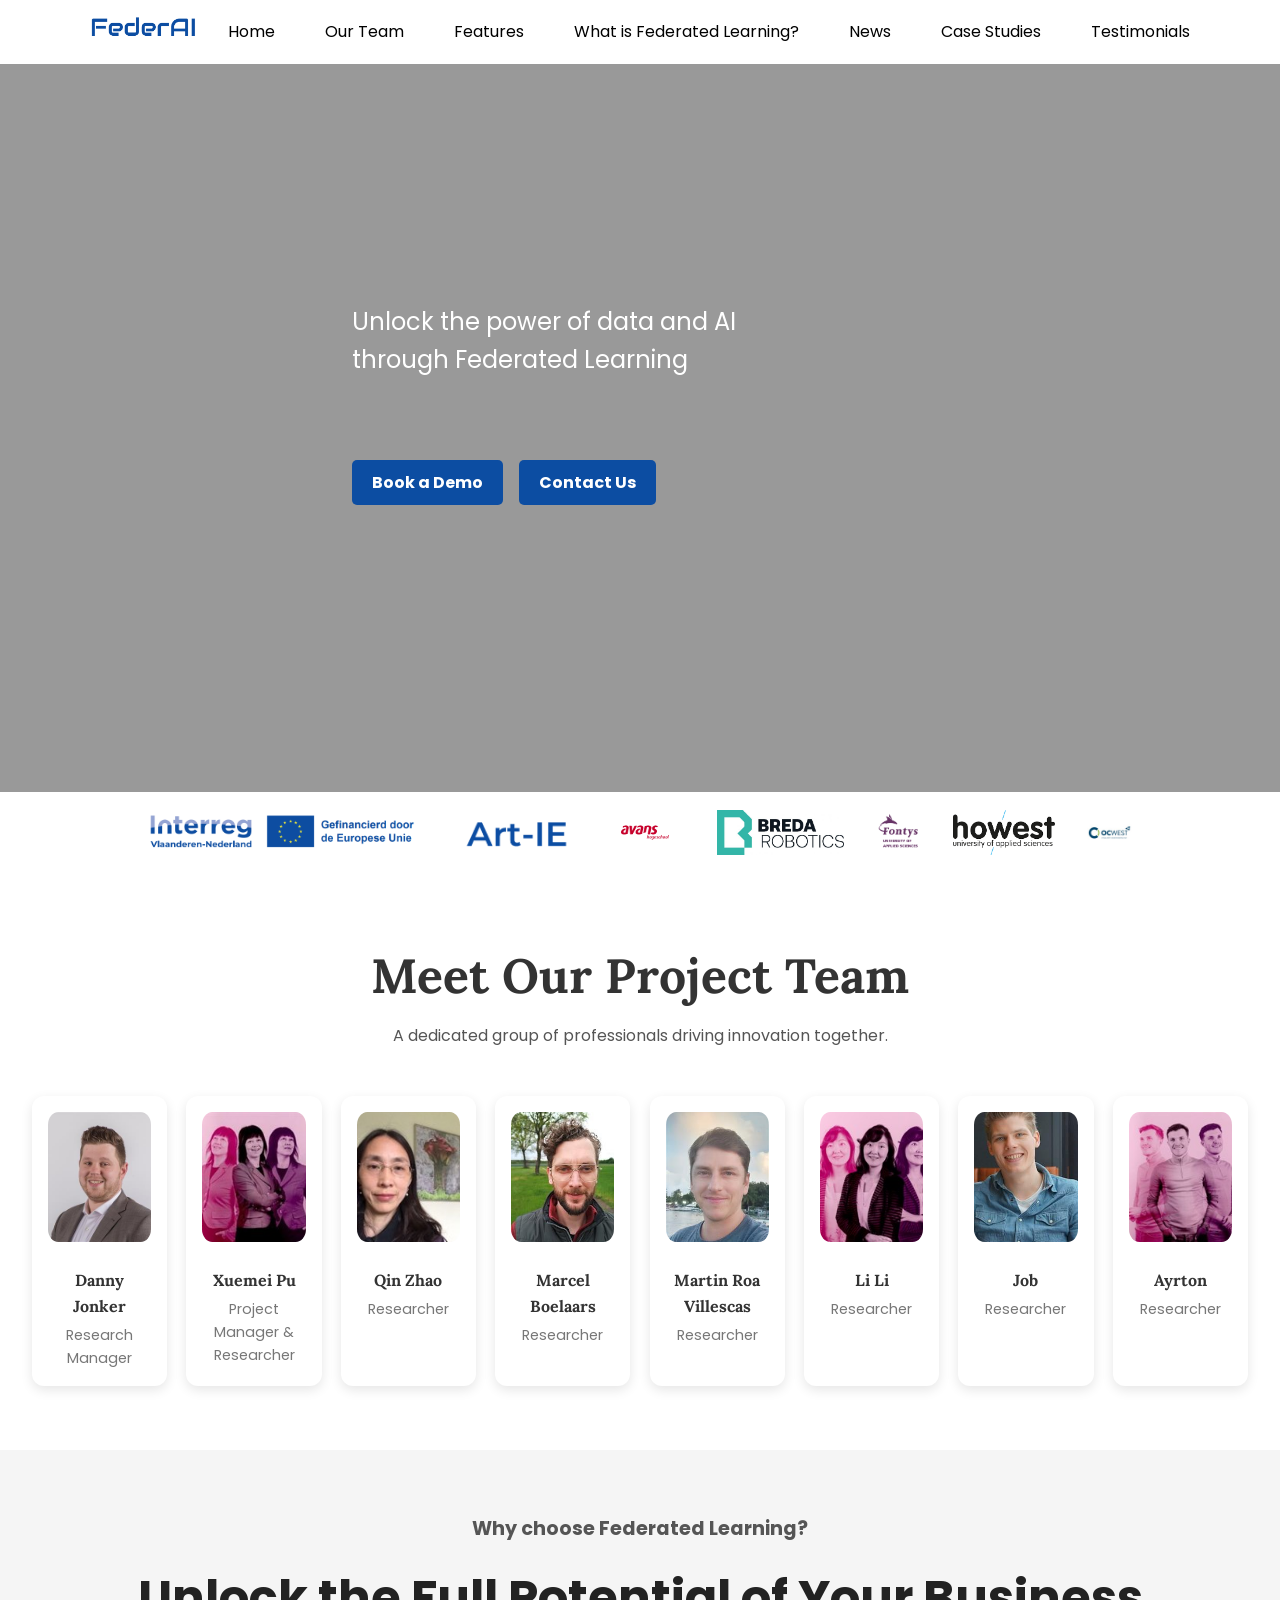
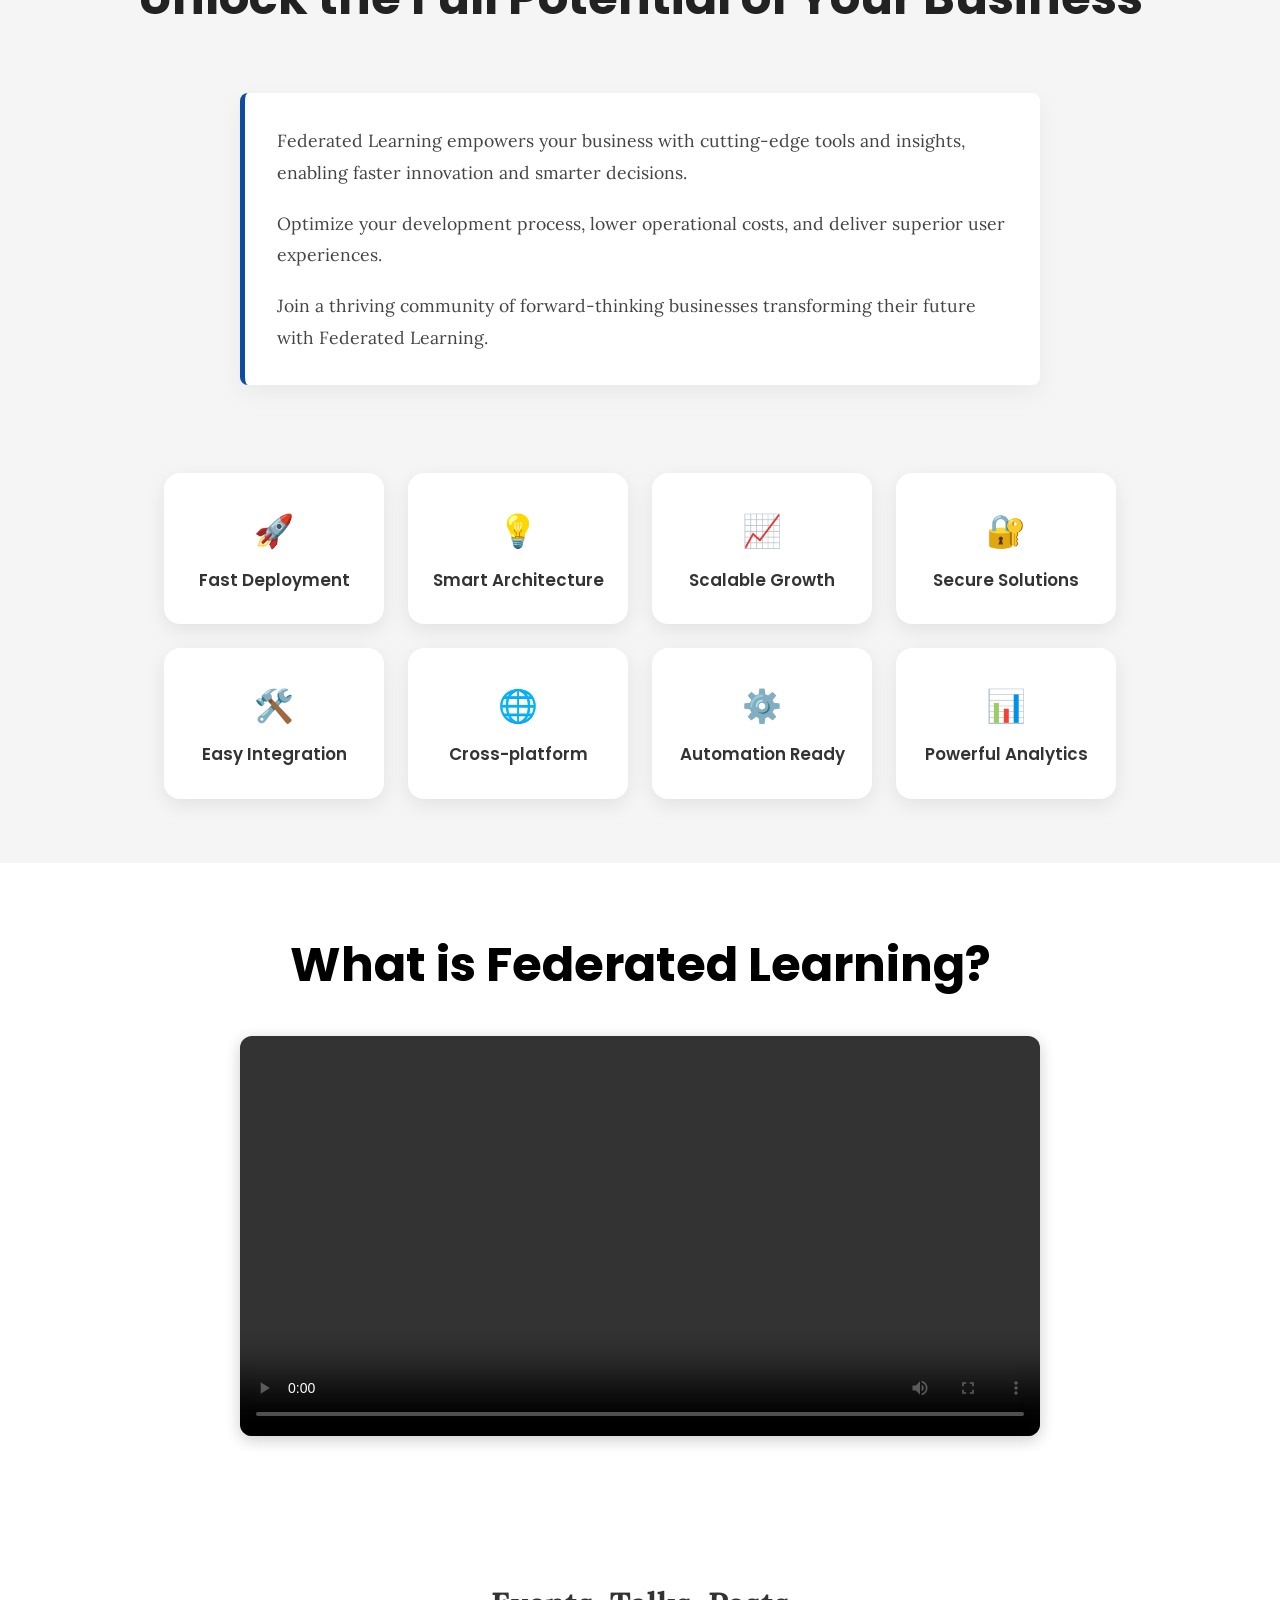
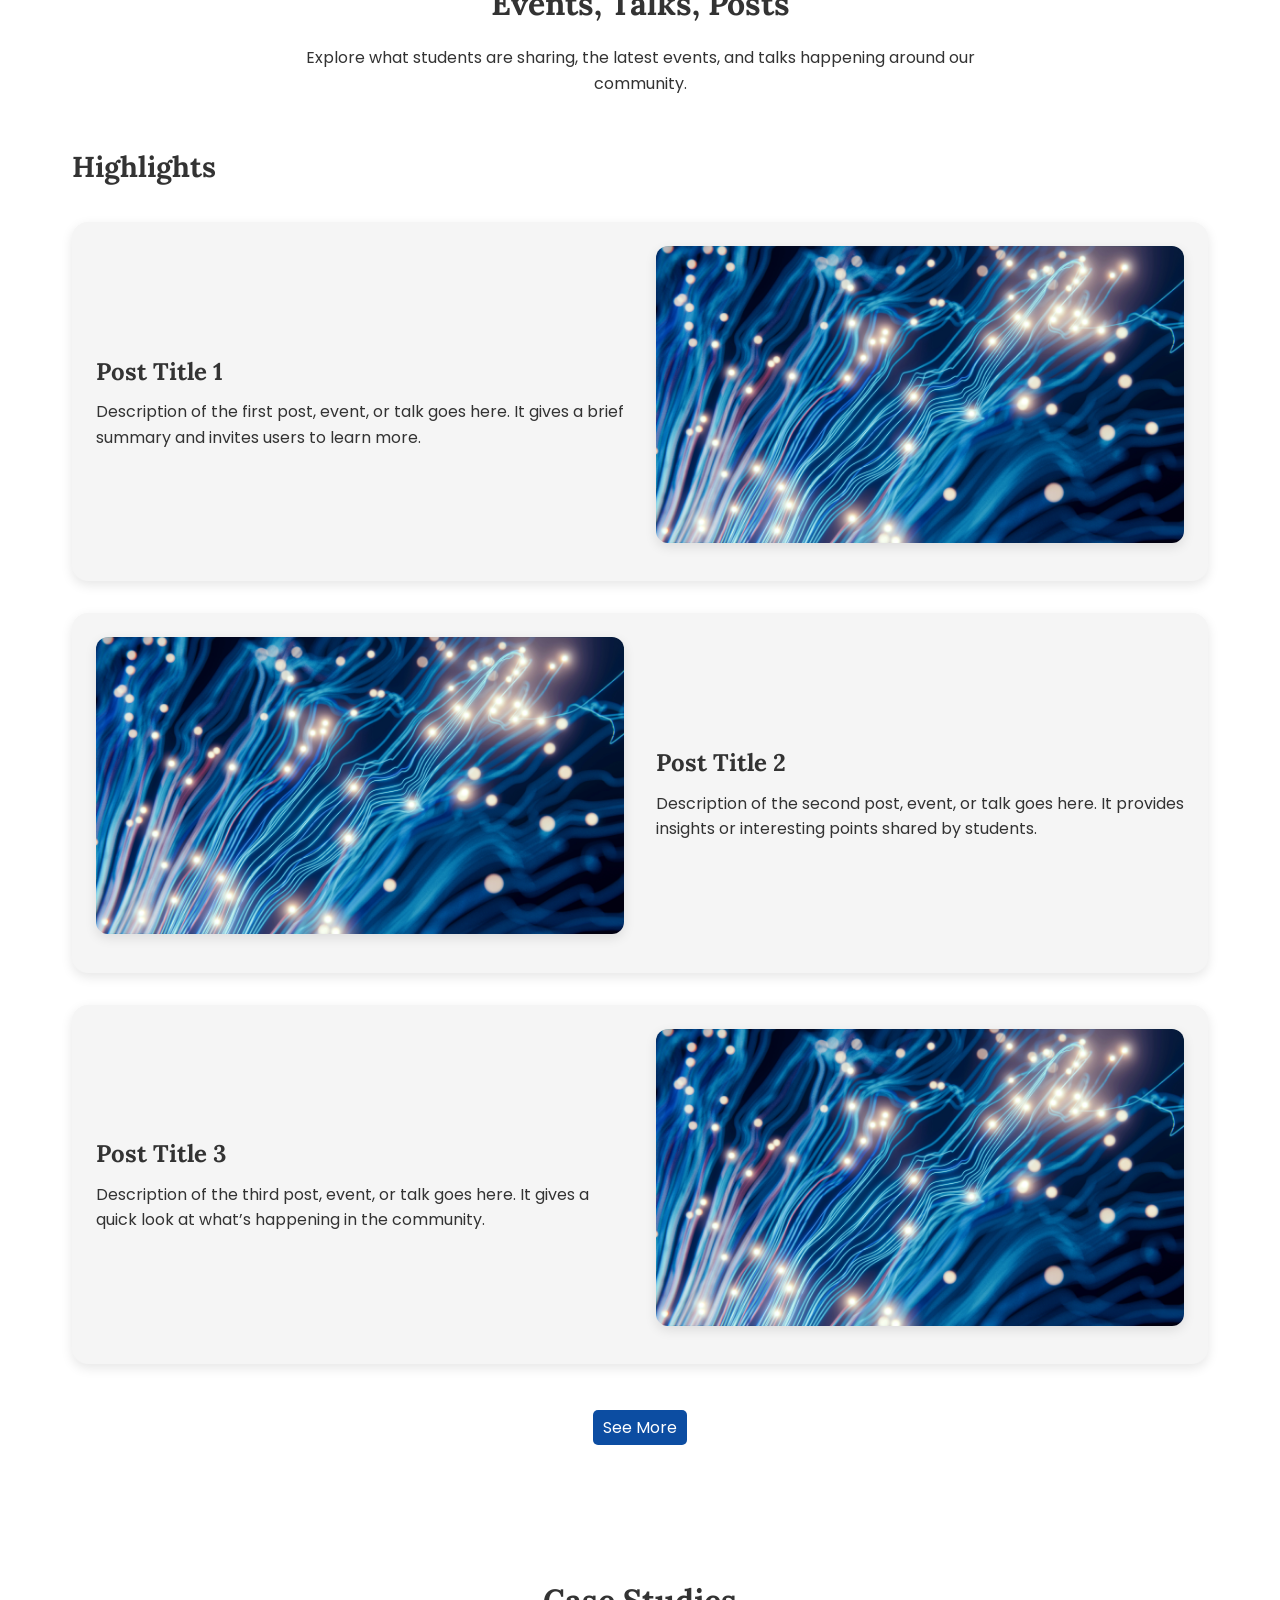
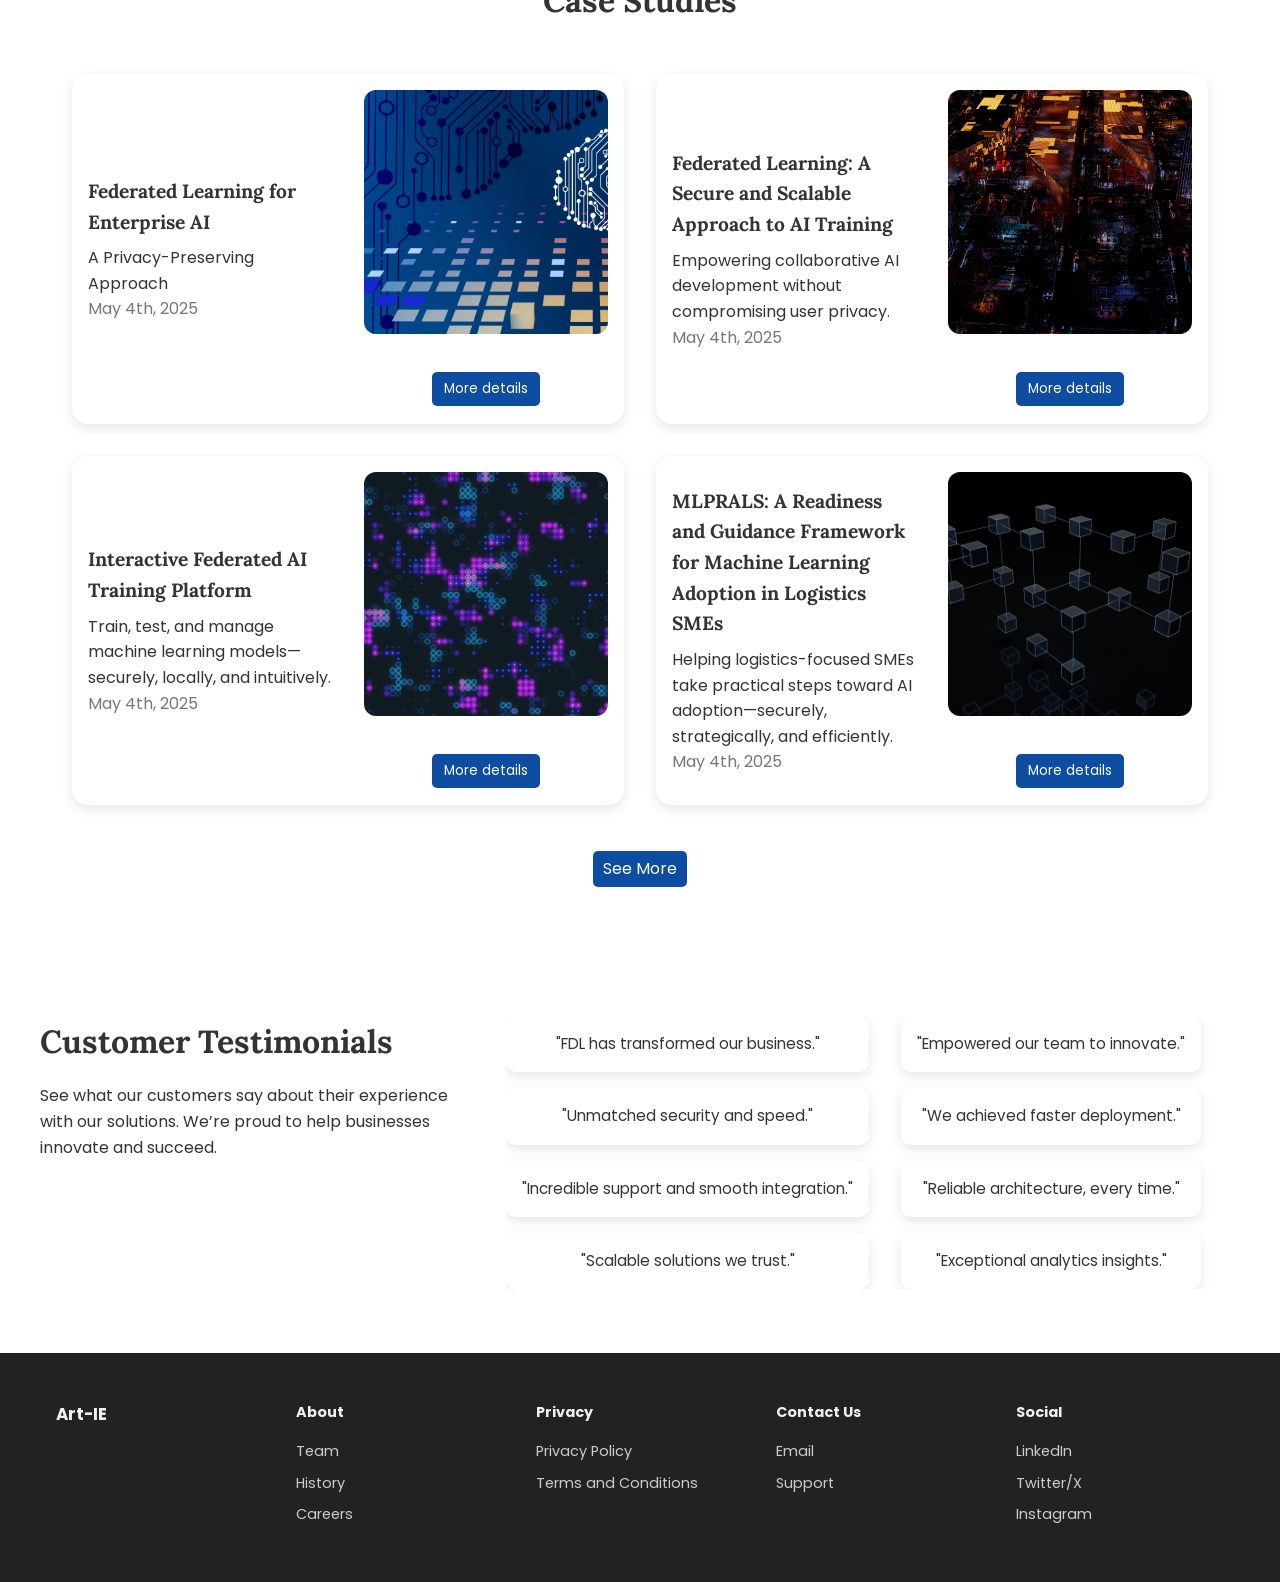
==== commit eaee3c27: "Add new Federai video" ====
--- a/index.html
+++ b/index.html
@@ -199,7 +199,7 @@
         <h2 class="project-title">What is Federated Learning?</h2>
         <div class="project-video">
           <video controls width="800">
-            <source src="./media/federai-video.mp4" type="video/mp4" />
+            <source src="./media/FedeAI-video.mp4" type="video/mp4" />
             Your browser does not support the video tag.
           </video>
         </div>
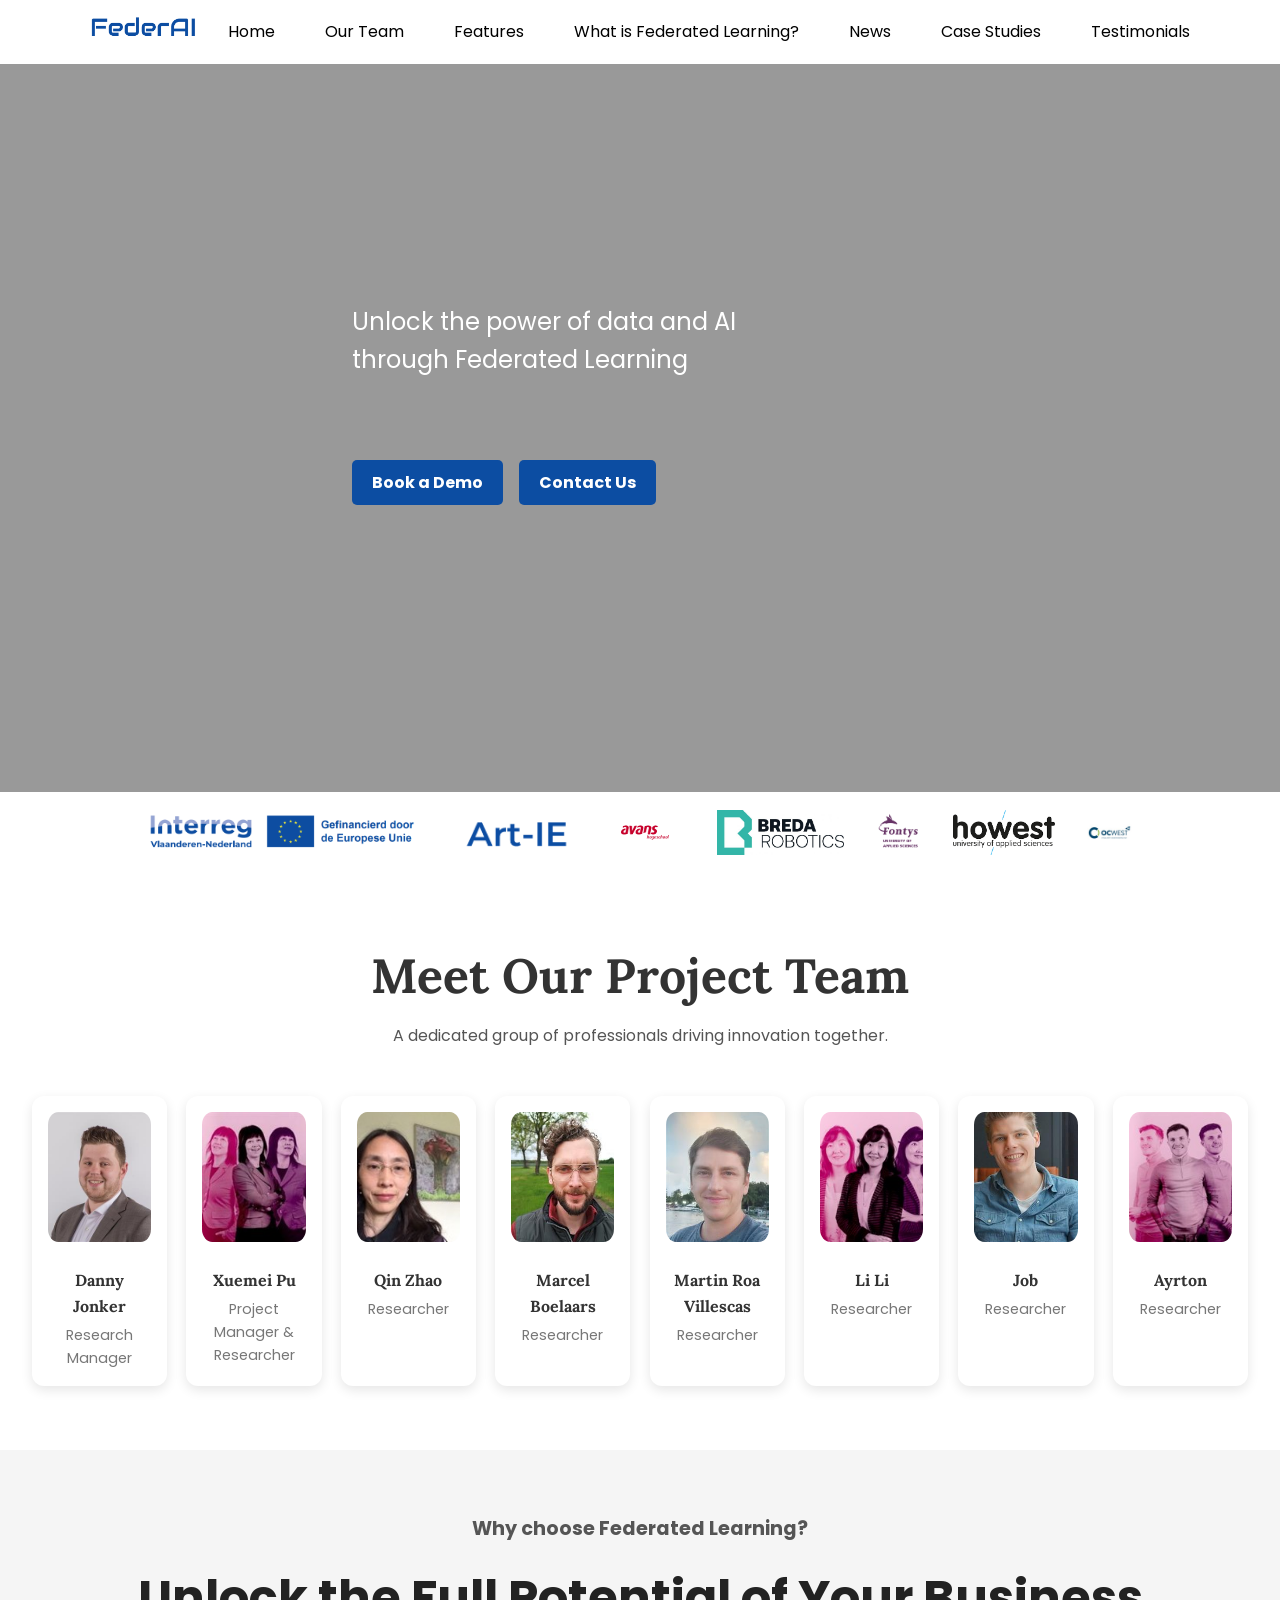
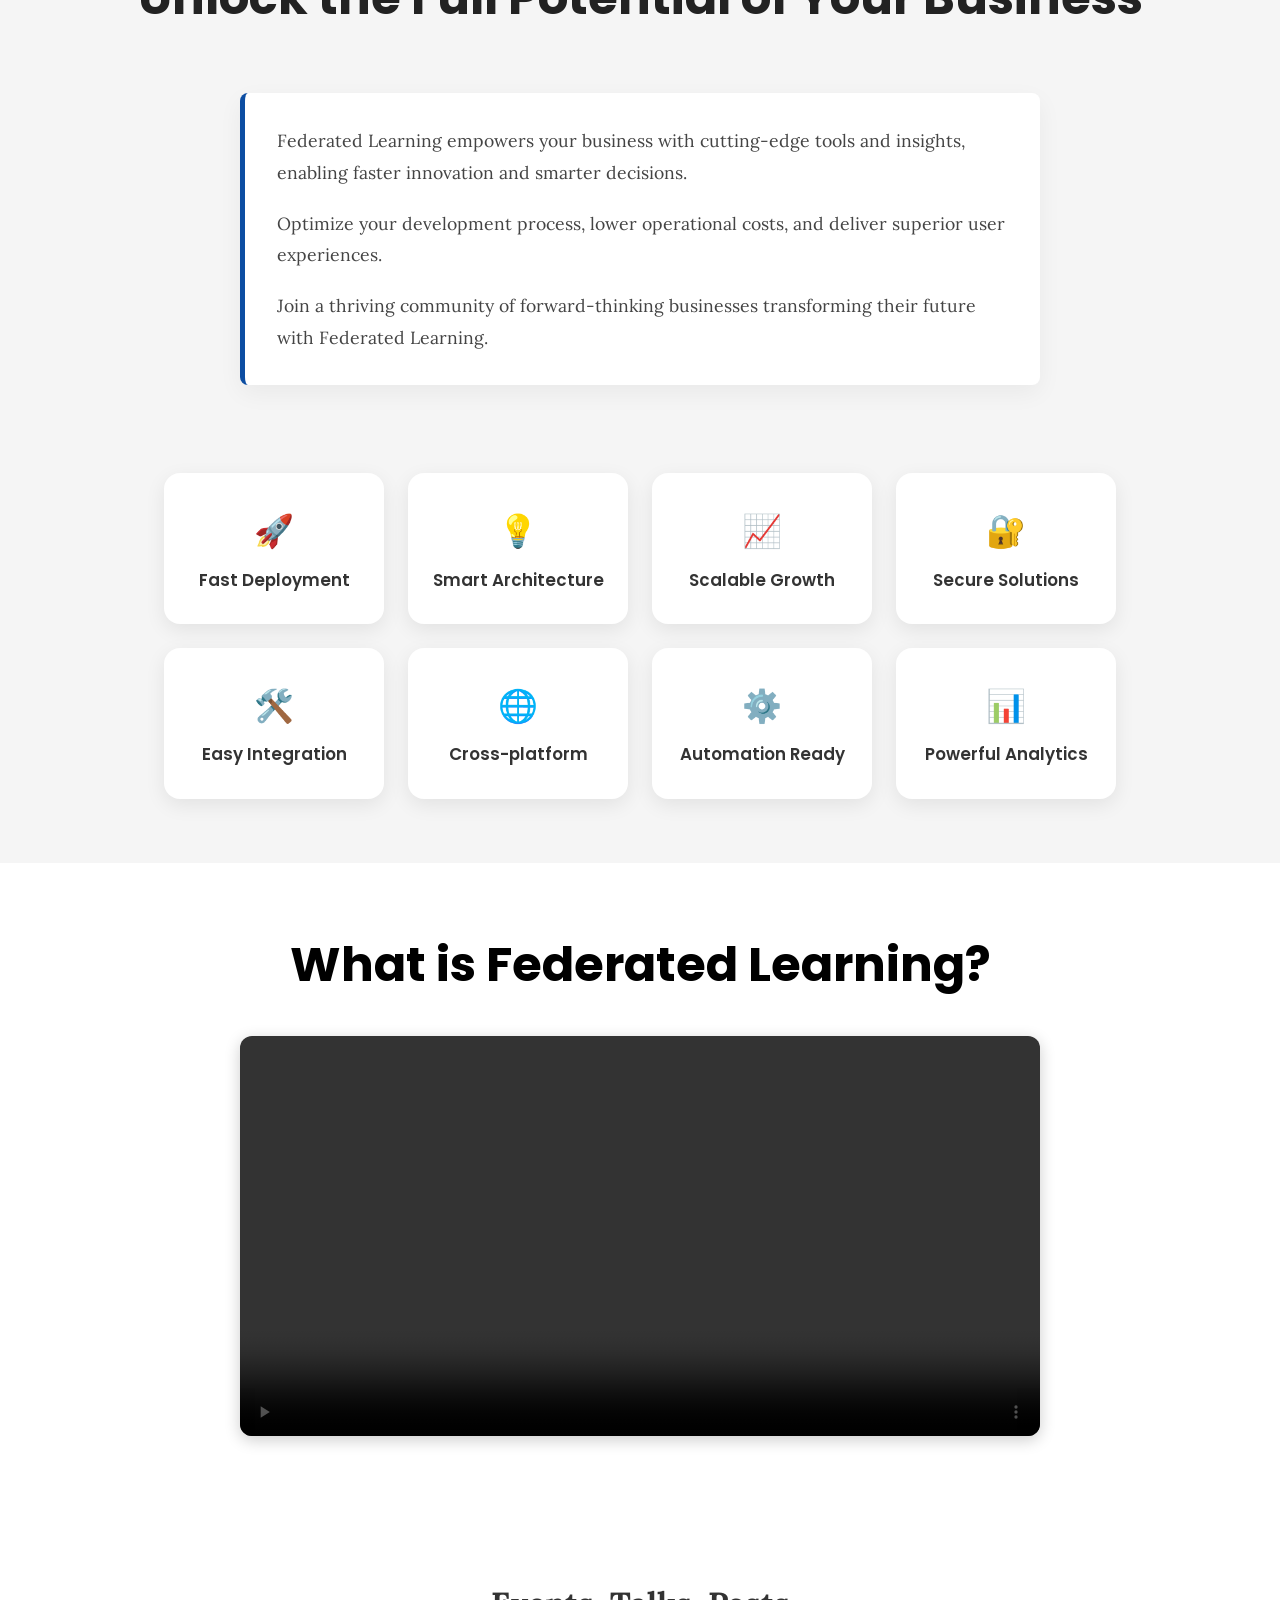
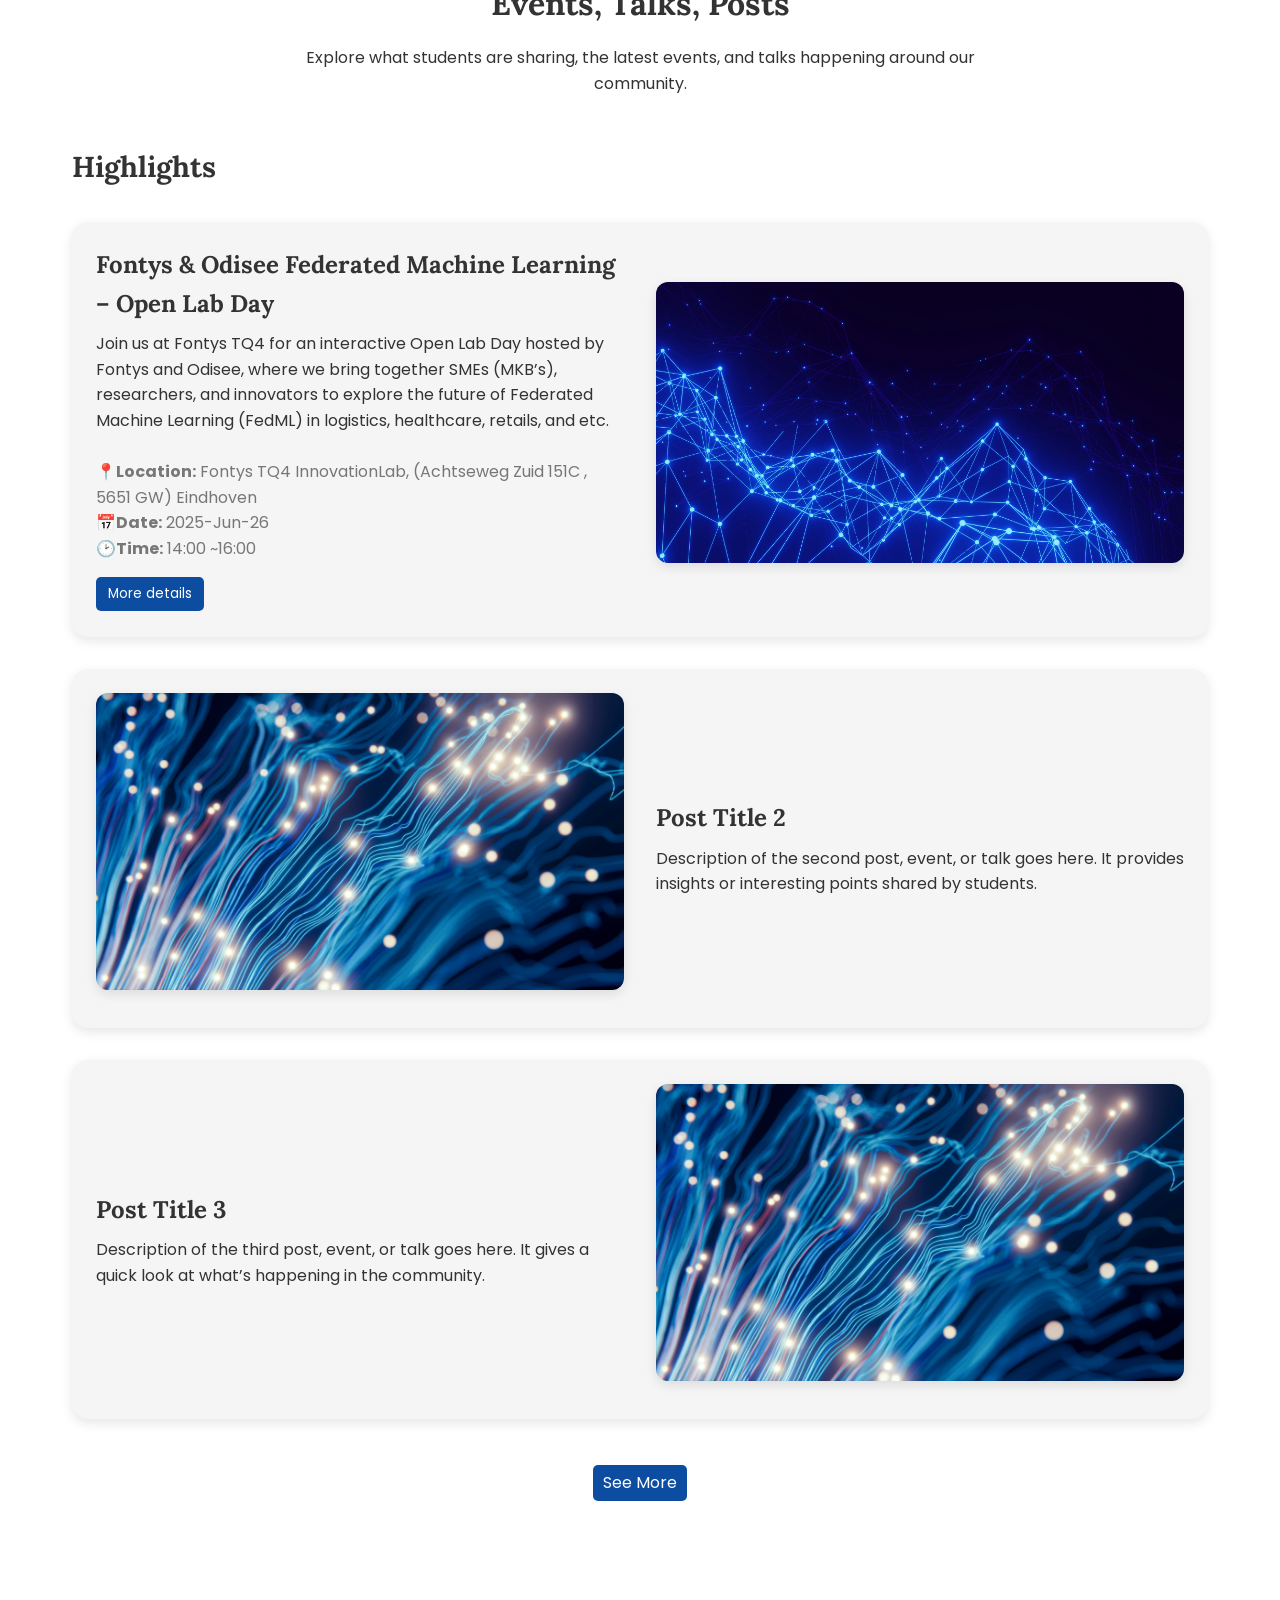
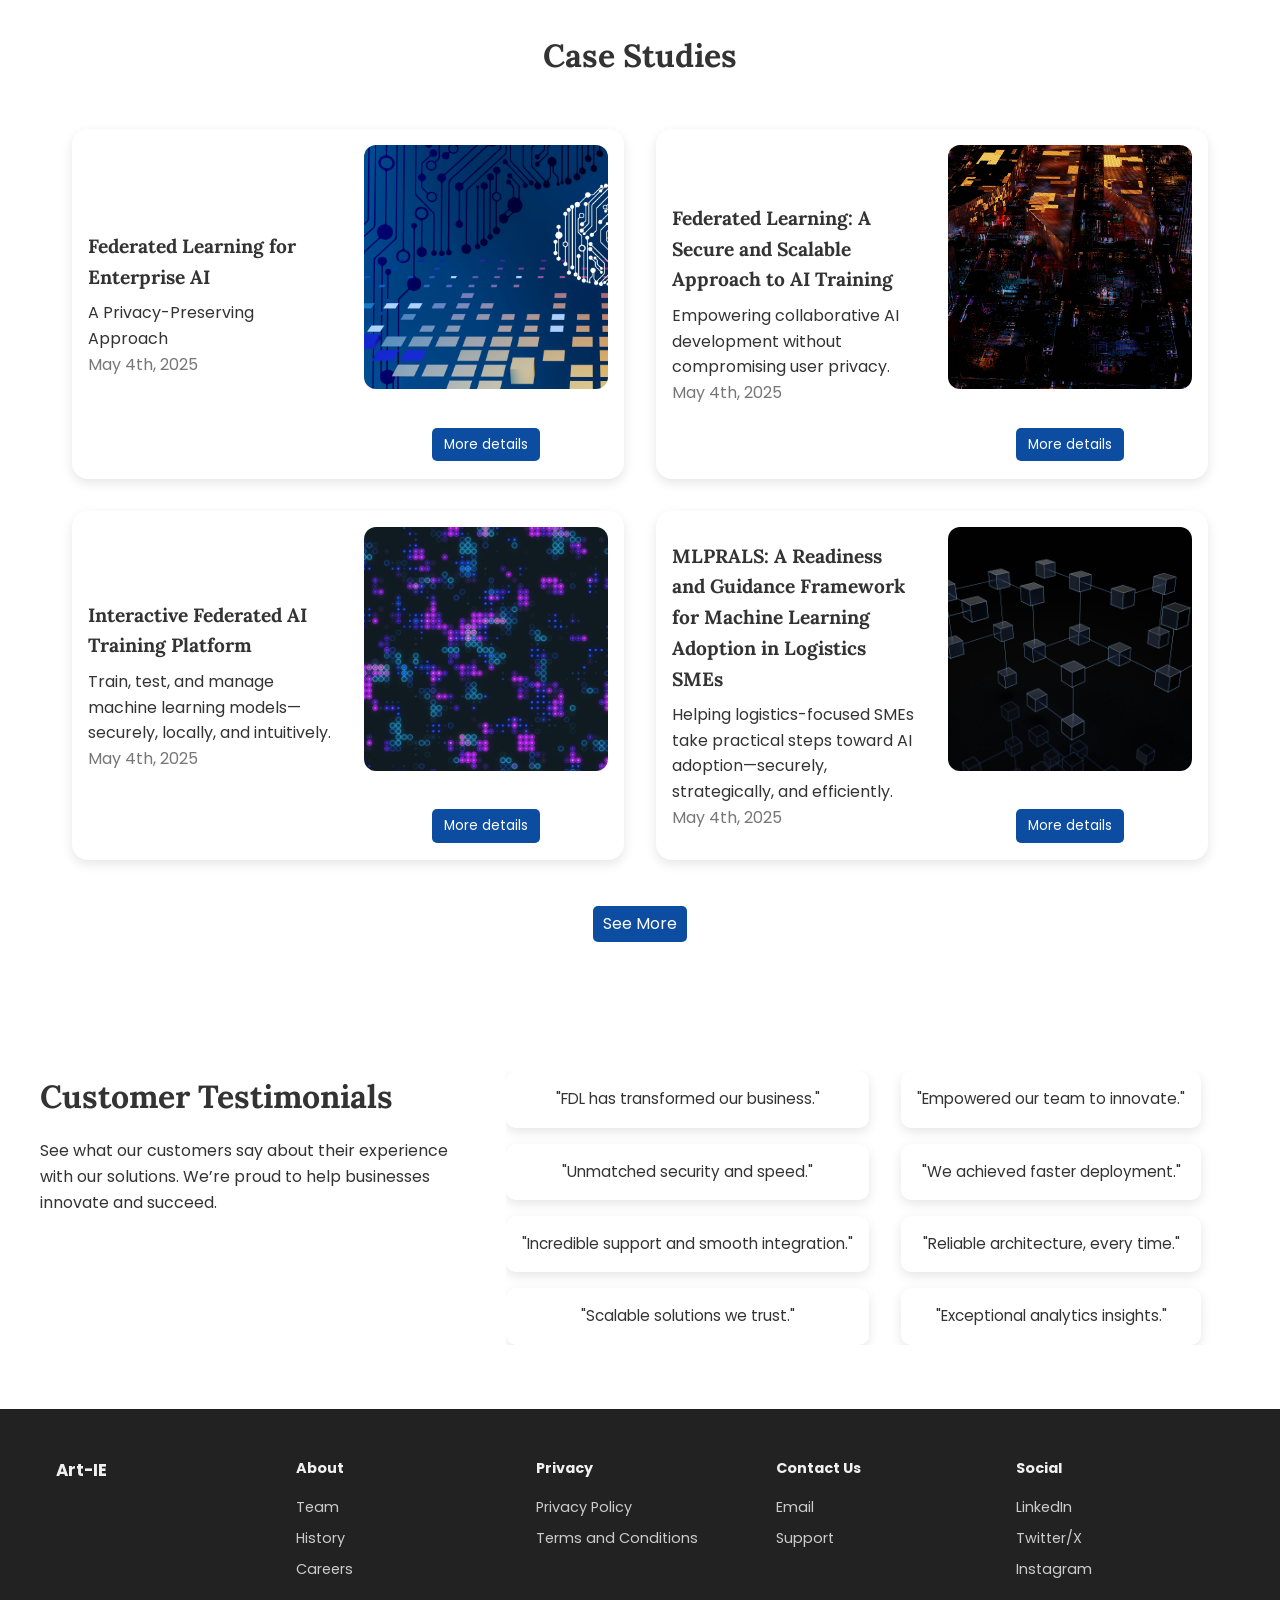
==== commit 2c0abffc: "Update news/event" ====
--- a/index.html
+++ b/index.html
@@ -216,11 +216,19 @@
 
   <div class="highlight-carousel first-layout">
     <div class="highlight-text">
-      <h3>Post Title 1</h3>
-      <p>Description of the first post, event, or talk goes here. It gives a brief summary and invites users to learn more.</p>
+      <h3>Fontys & Odisee Federated Machine Learning – Open Lab Day</h3>
+      <p>Join us at Fontys TQ4 for an interactive Open Lab Day hosted by Fontys and Odisee, where we bring together SMEs (MKB’s), researchers, and innovators to explore the future of Federated Machine Learning (FedML) in logistics, healthcare, retails, and etc.</p>
+      <p class="pub-date">
+        <br><b>📍Location:</b> Fontys TQ4 InnovationLab, (Achtseweg Zuid 151C , 5651 GW) Eindhoven
+        <br><b>📅Date:</b> 2025-Jun-26
+        <br><b>🕑Time:</b> 14:00 ~16:00
+
+      </p>
+
+      <a href="./event1.html" class="see-more-small">More details</a>
     </div>
     <div class="highlight-image">
-      <img src="./media/sample.jpg" alt="Post 1 Image">
+      <img src="./media/events/event1.jpg" alt="Post 1 Image">
     </div>
   </div>
 
@@ -246,7 +254,7 @@
   </div>
 
   <div class="see-more-container">
-    <a href="./posts.html" class="see-more-button">See More</a>
+    <a href="./events.html" class="see-more-button">See More</a>
   </div>
 </section>
 
--- a/style.css
+++ b/style.css
@@ -994,6 +994,31 @@
       text-align: center;
       color: white;
     }
+
+
+
+    .case-cover-ev {
+      background: url('./media/events/event-cover.jpg') center/cover no-repeat;
+      height: 60vh;
+      position: relative;
+      display: flex;
+      align-items: center;
+      justify-content: center;
+      text-align: center;
+      color: white;
+    }
+
+    .case-cover-ev1 {
+      background: url('./media/events/event1.jpg') center/cover no-repeat;
+      height: 60vh;
+      position: relative;
+      display: flex;
+      align-items: center;
+      justify-content: center;
+      text-align: center;
+      color: white;
+    }
+
 
 
     .case-cover::before {
